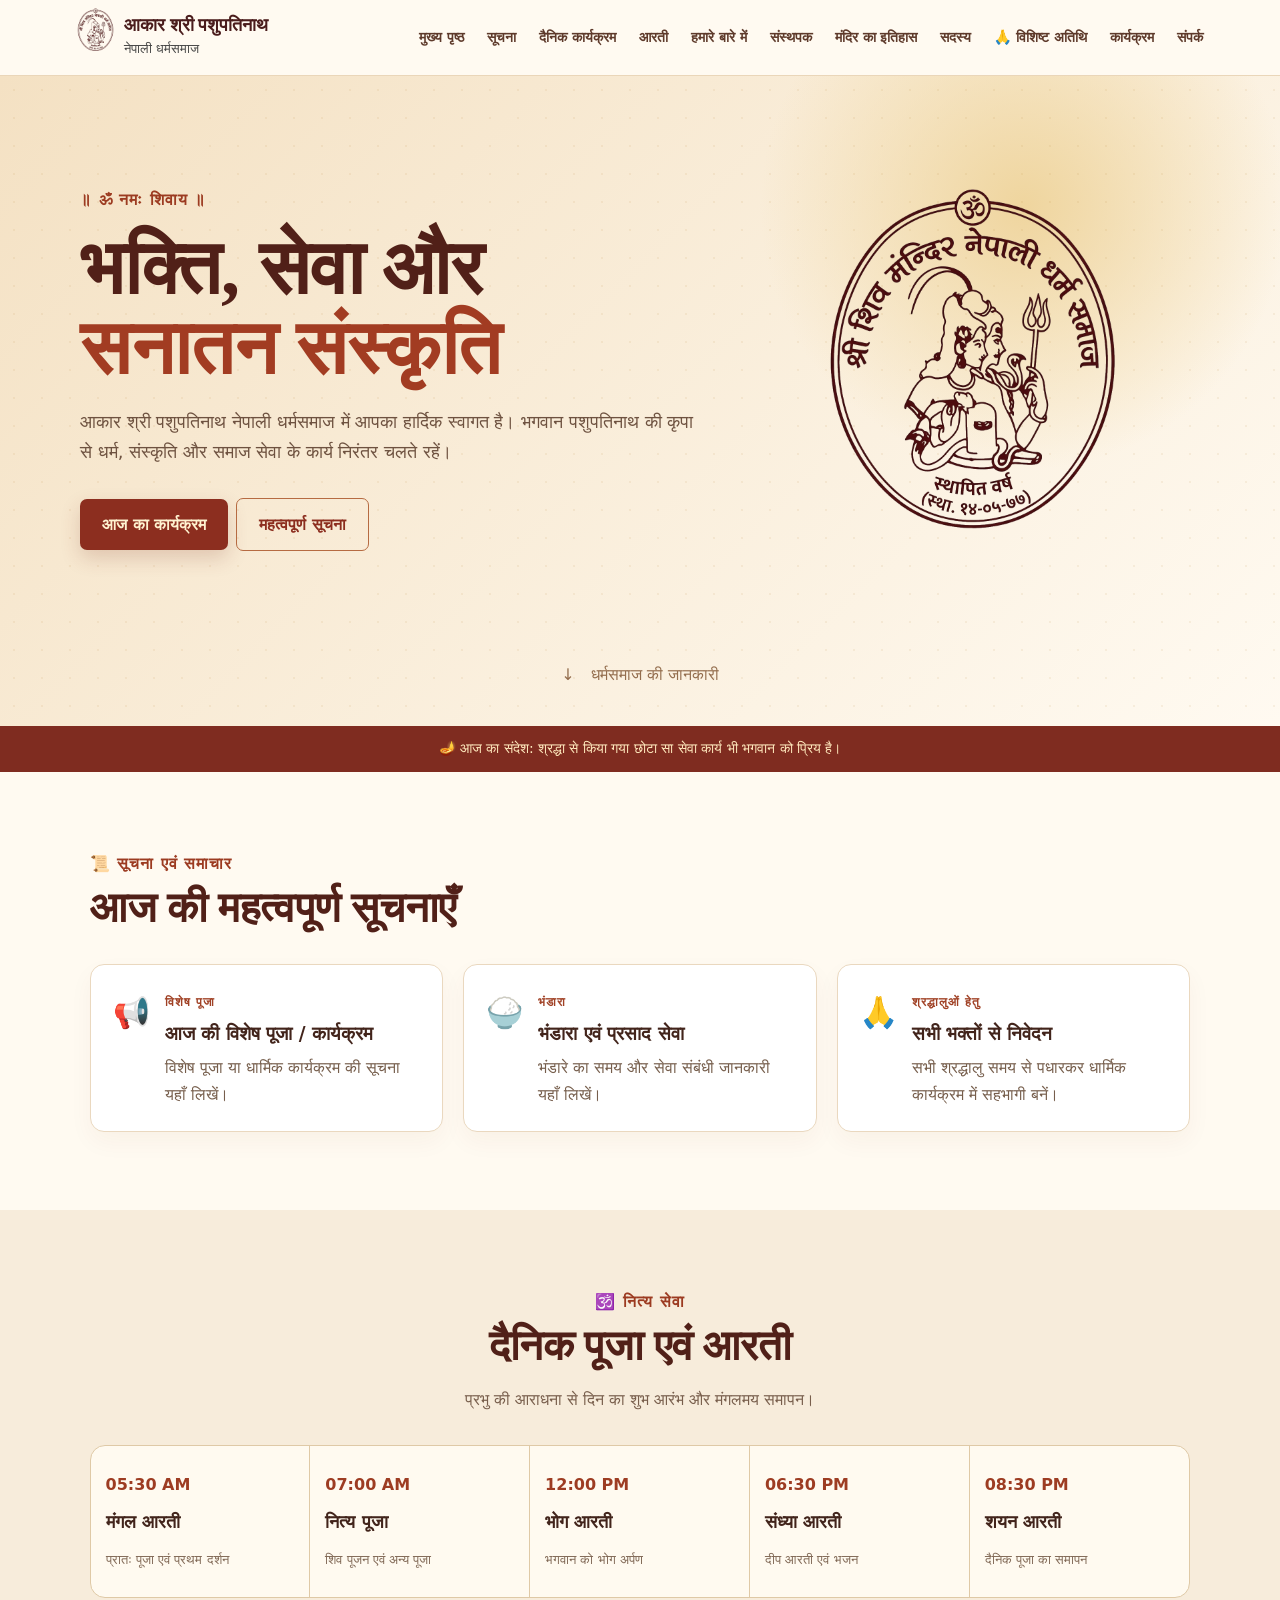
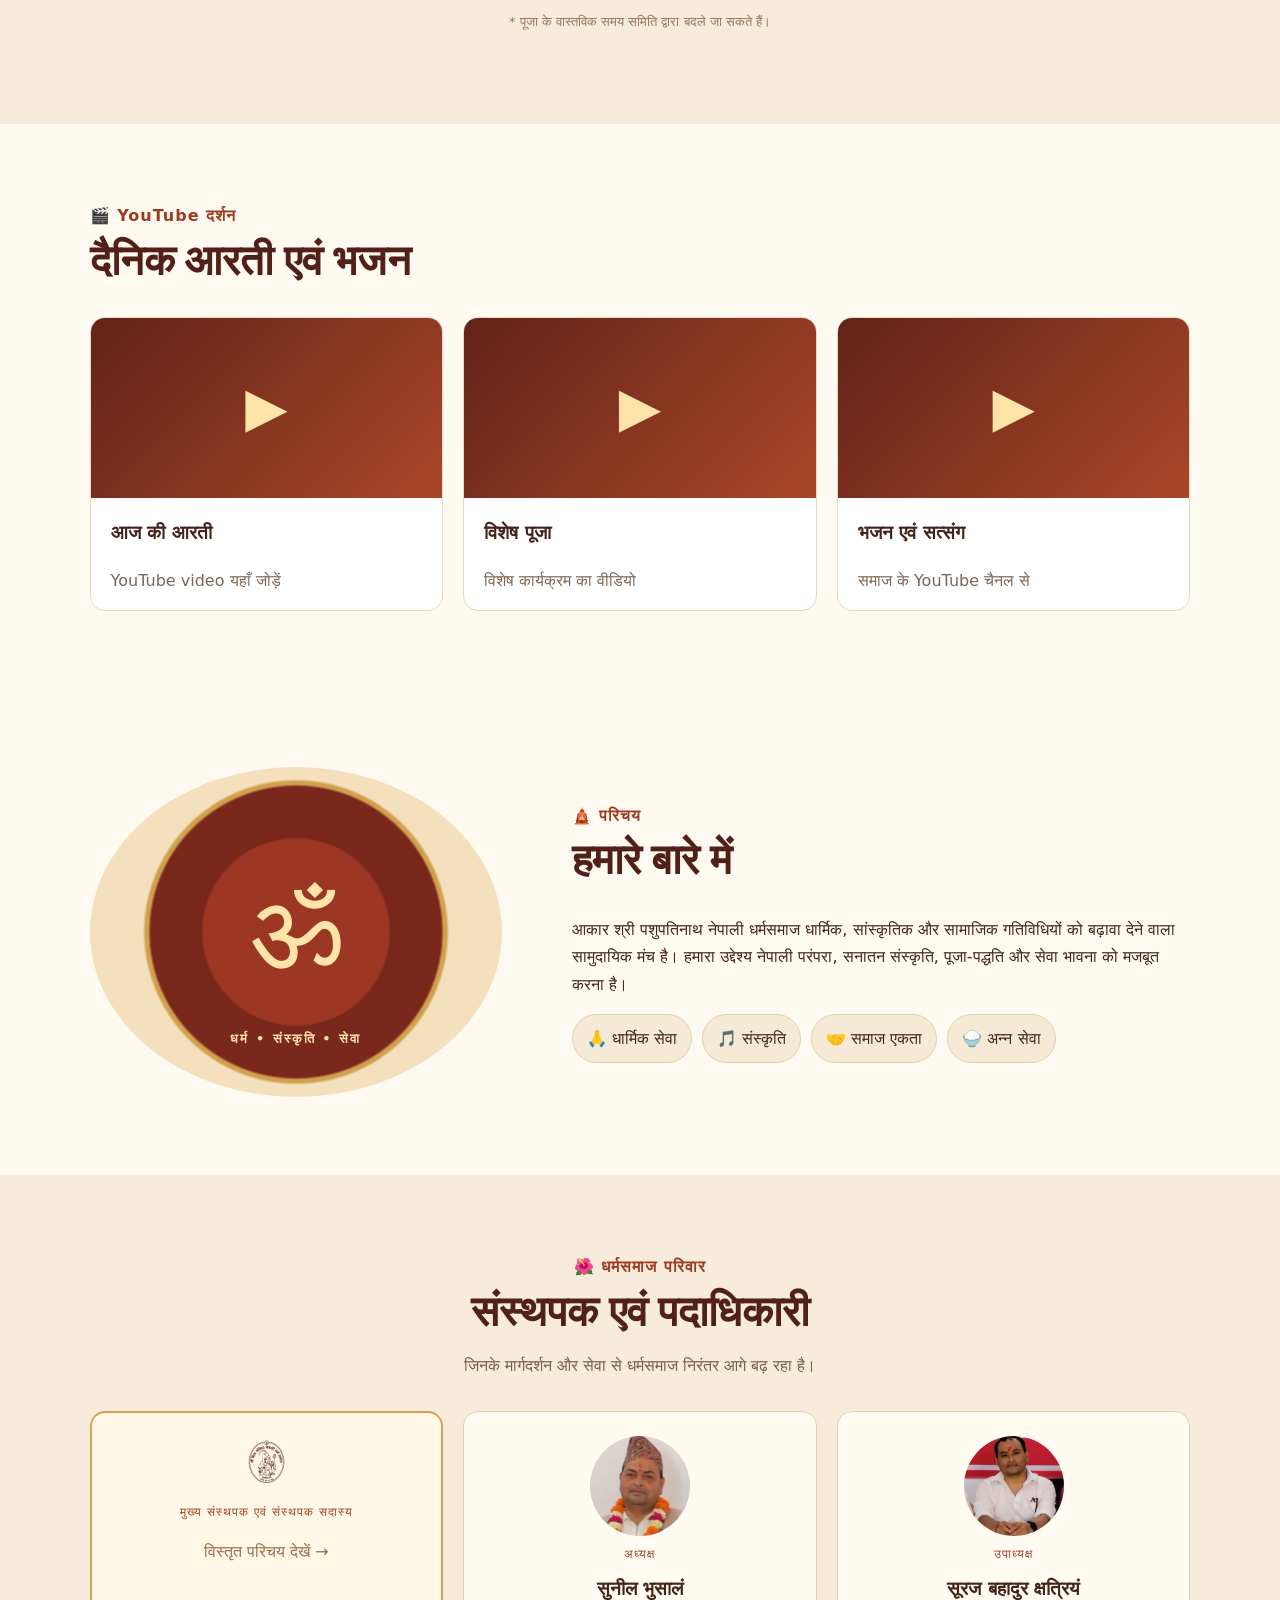
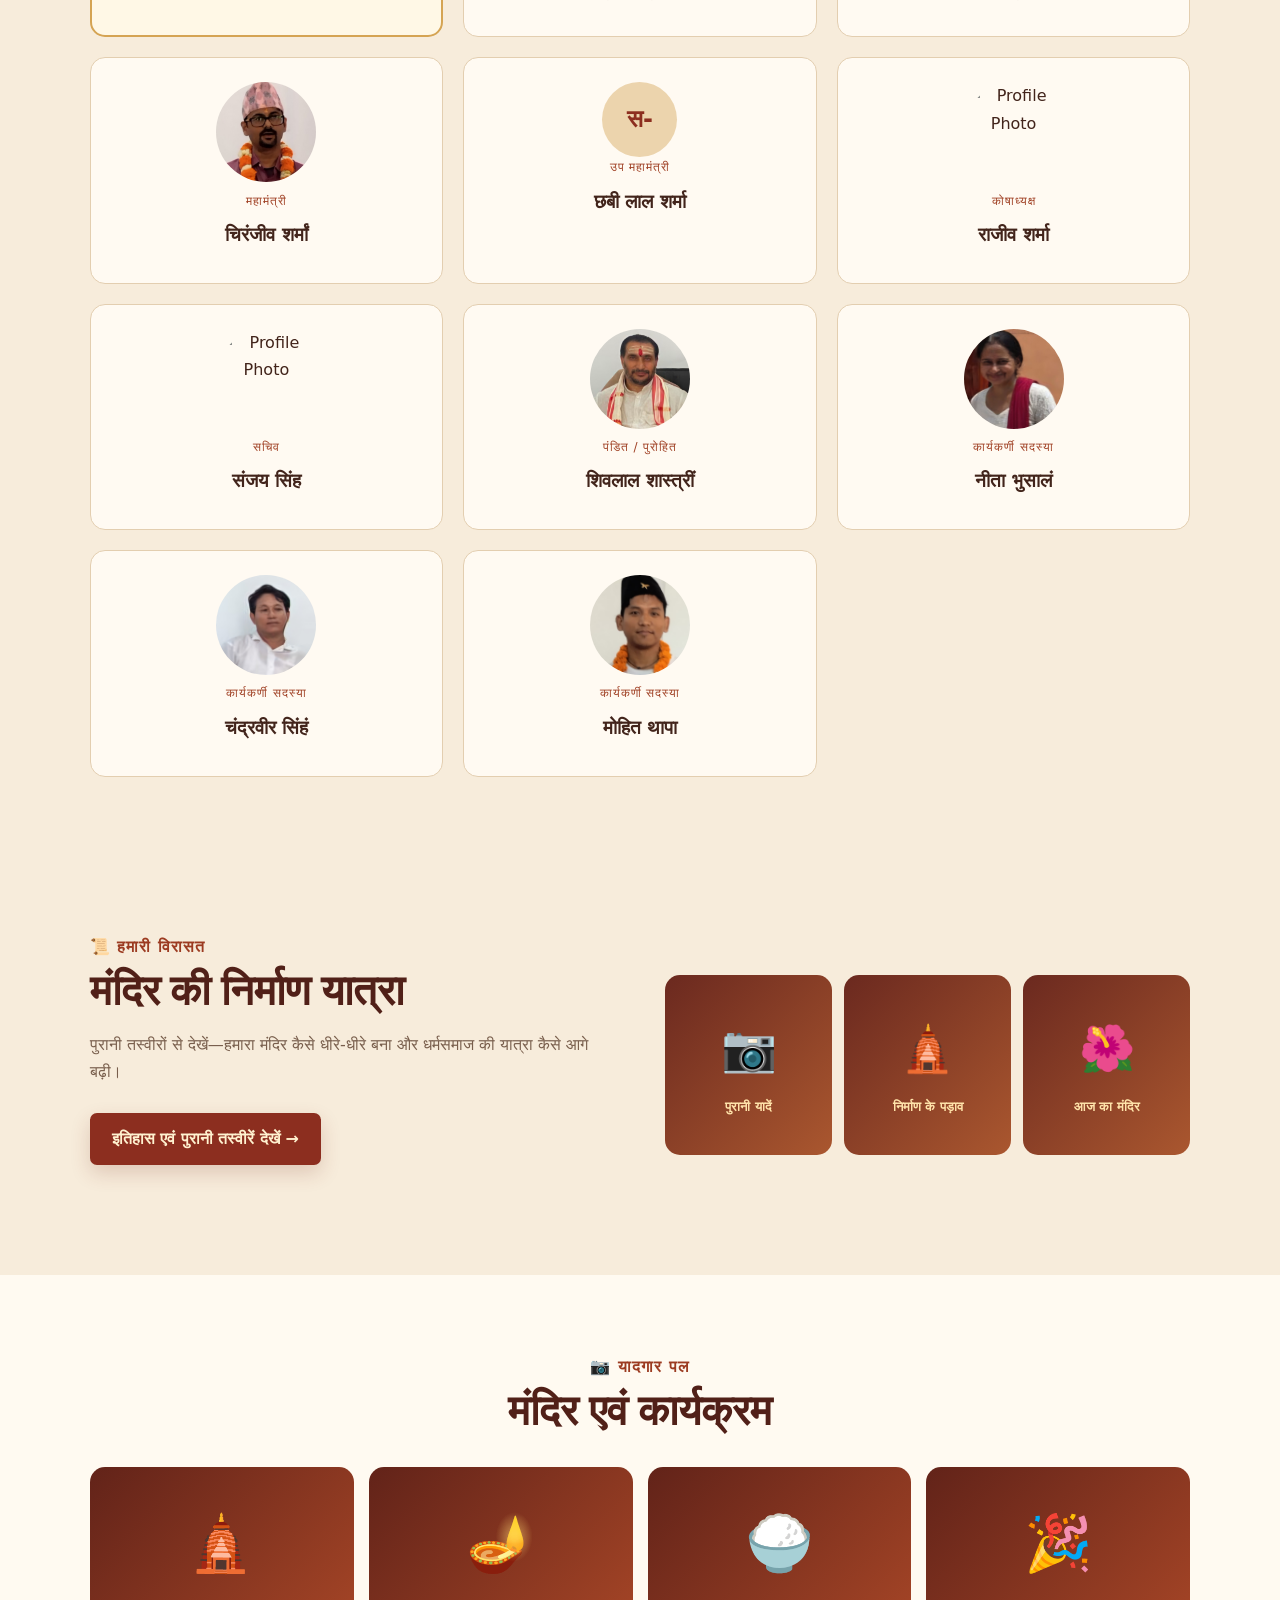
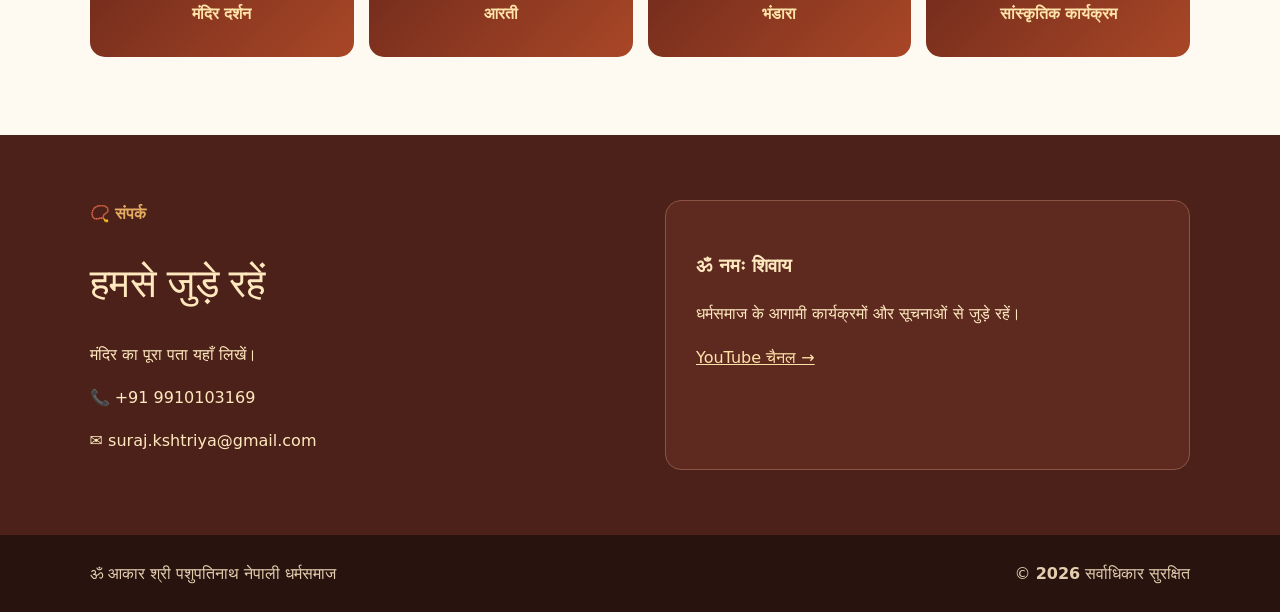
==== index.html @ 276c4a31 "up go" ====
<!doctype html>
<html lang="hi">
<head>
<meta charset="utf-8">
<meta name="viewport" content="width=device-width,initial-scale=1">
<title>आकार श्री पशुपतिनाथ नेपाली धर्मसमाज</title>
<link rel="stylesheet" href="style.css">
</head>
<body>
<header>
  <!-- ब्रांड एरिया (लोगो और टेक्स्ट) -->
  <a class="brand" href="index.html" style="text-decoration:none; display:flex; align-items:center; gap:10px;">
    <div class="logo-area"> 
      <img src="logo.png" alt="आकार श्री पशुपतिनाथ नेपाली धर्मसमाज लोगो" class="logo-header-img">
    </div>
    <!-- ये क्लास दोनों को ऊपर-नीचे रखेगी -->
    <div class="brand-text">
      <b>आकार श्री पशुपतिनाथ</b>
      <small>नेपाली धर्मसमाज</small>
    </div>
  </a>

  <button class="hamb" onclick="document.querySelector('nav').classList.toggle('open')">☰</button>
  <nav>
    <a href="#home">मुख्य पृष्ठ</a>
    <a href="#notice">सूचना</a>
    <a href="#daily">दैनिक कार्यक्रम</a>
    <a href="#aarti">आरती</a>
    <a href="#about">हमारे बारे में</a>
    <a href="#samrakshak">संस्थपक</a>
    <a href="itihas.html">मंदिर का इतिहास</a>
    <a href="member_management.html">सदस्य</a>
	<a href="vishisht-atithi.html">🙏 विशिष्ट अतिथि</a>
	<a href="karyakram.html">कार्यक्रम</a>
    <a href="#contact">संपर्क</a>
  </nav>
</header>

<section id="home" class="hero">
 <div class="hero-inner">
  <div class="hero-copy">
   <div class="tilak">॥ ॐ नमः शिवाय ॥</div>
   <h1>भक्ति, सेवा और<br><em>सनातन संस्कृति</em></h1>
   <p>आकार श्री पशुपतिनाथ नेपाली धर्मसमाज में आपका हार्दिक स्वागत है। भगवान पशुपतिनाथ की कृपा से धर्म, संस्कृति और समाज सेवा के कार्य निरंतर चलते रहें।</p>
   <div><a class="btn" href="#daily">आज का कार्यक्रम</a><a class="btn ghost" href="#notice">महत्वपूर्ण सूचना</a></div>
  </div>
 <div class="logo-area"> <img src="logo.png" alt="आकार श्री पशुपतिनाथ नेपाली धर्मसमाज लोगो" class="logo-img" ></div>
 </div>
 <div class="scroll">↓　धर्मसमाज की जानकारी</div>
</section>

<div class="marquee"><span>🪔 आज का संदेश: श्रद्धा से किया गया छोटा सा सेवा कार्य भी भगवान को प्रिय है।</span></div>

<section id="notice" class="section">
 <div class="heading"><span>📜 सूचना एवं समाचार</span><h2>आज की महत्वपूर्ण सूचनाएँ</h2></div>
 <div class="cards">
  <article class="notice"><div class="icon">📢</div><div><b>विशेष पूजा</b><h3>आज की विशेष पूजा / कार्यक्रम</h3><p>विशेष पूजा या धार्मिक कार्यक्रम की सूचना यहाँ लिखें।</p></div></article>
  <article class="notice"><div class="icon">🍚</div><div><b>भंडारा</b><h3>भंडारा एवं प्रसाद सेवा</h3><p>भंडारे का समय और सेवा संबंधी जानकारी यहाँ लिखें।</p></div></article>
  <article class="notice"><div class="icon">🙏</div><div><b>श्रद्धालुओं हेतु</b><h3>सभी भक्तों से निवेदन</h3><p>सभी श्रद्धालु समय से पधारकर धार्मिक कार्यक्रम में सहभागी बनें।</p></div></article>
 </div>
</section>

<section id="daily" class="section cream">
 <div class="heading center"><span>🕉️ नित्य सेवा</span><h2>दैनिक पूजा एवं आरती</h2><p>प्रभु की आराधना से दिन का शुभ आरंभ और मंगलमय समापन।</p></div>
 <div class="timeline">
  <div><time>05:30 AM</time><strong>मंगल आरती</strong><small>प्रातः पूजा एवं प्रथम दर्शन</small></div>
  <div><time>07:00 AM</time><strong>नित्य पूजा</strong><small>शिव पूजन एवं अन्य पूजा</small></div>
  <div><time>12:00 PM</time><strong>भोग आरती</strong><small>भगवान को भोग अर्पण</small></div>
  <div><time>06:30 PM</time><strong>संध्या आरती</strong><small>दीप आरती एवं भजन</small></div>
  <div><time>08:30 PM</time><strong>शयन आरती</strong><small>दैनिक पूजा का समापन</small></div>
 </div>
 <p class="note">* पूजा के वास्तविक समय समिति द्वारा बदले जा सकते हैं।</p>
</section>

<section id="aarti" class="section">
 <div class="heading"><span>🎬 YouTube दर्शन</span><h2>दैनिक आरती एवं भजन</h2></div>
 <div class="videos">
  <article><div class="video">▶</div><h3>आज की आरती</h3><p>YouTube video यहाँ जोड़ें</p></article>
  <article><div class="video">▶</div><h3>विशेष पूजा</h3><p>विशेष कार्यक्रम का वीडियो</p></article>
  <article><div class="video">▶</div><h3>भजन एवं सत्संग</h3><p>समाज के YouTube चैनल से</p></article>
 </div>
</section>

<section id="about" class="about section">
 <div class="about-art"><div>ॐ</div><span>धर्म • संस्कृति • सेवा</span></div>
 <div><div class="heading"><span>🛕 परिचय</span><h2>हमारे बारे में</h2></div>
 <p>आकार श्री पशुपतिनाथ नेपाली धर्मसमाज धार्मिक, सांस्कृतिक और सामाजिक गतिविधियों को बढ़ावा देने वाला सामुदायिक मंच है। हमारा उद्देश्य नेपाली परंपरा, सनातन संस्कृति, पूजा-पद्धति और सेवा भावना को मजबूत करना है।</p>
 <div class="pillrow"><span>🙏 धार्मिक सेवा</span><span>🎵 संस्कृति</span><span>🤝 समाज एकता</span><span>🍚 अन्न सेवा</span></div></div>
</section>

<section id="samrakshak" class="section cream">
 <div class="heading center"><span>🌺 धर्मसमाज परिवार</span><h2>संस्थपक एवं पदाधिकारी</h2><p>जिनके मार्गदर्शन और सेवा से धर्मसमाज निरंतर आगे बढ़ रहा है।</p></div>
 <div class="people">
  <a href="samrakshak.html" class="person featured"><div class="logo-area"> 
      <img src="logo.png" alt="आकार श्री पशुपतिनाथ नेपाली धर्मसमाज लोगो" class="logo-header-img">
    </div><div class="role">मुख्य संस्थपक एवं संस्थपक सदास्य</div><p>विस्तृत परिचय देखें →</p></a>
	
  <article class="person"><div class="profile-circle"> <img src="images/padhadikari/01.jpg" alt="Profile Photo"></div><div class="role">अध्यक्ष</div><h3>सुनील भुसालं</h3></article>
  <article class="person"><div class="profile-circle"> <img src="images/padhadikari/02.jpg" alt="Profile Photo"></div><div class="role">उपाध्यक्ष</div><h3>सूरज बहादुर क्षत्रियं</h3></article>
  <article class="person"><div class="profile-circle"> <img src="images/padhadikari/03.jpg" alt="Profile Photo"></div><div class="role">महामंत्री</div><h3>चिरंजीव शर्मां</h3></article>
  <article class="person"><div class="avatar">स-</div><div class="role">उप महामंत्री</div><h3>छबी लाल शर्मा</h3></article> 
  <article class="person"><div class="profile-circle"> <img src="images/padhadikari/05.jpg" alt="Profile Photo"></div><div class="role">कोषाध्यक्ष</div><h3>राजीव शर्मा</h3></article>
  <article class="person"><div class="profile-circle"> <img src="images/padhadikari/06.jpg" alt="Profile Photo"></div><div class="role">सचिव</div><h3>संजय सिंह</h3></article>
  <article class="person"><div class="profile-circle"> <img src="images/padhadikari/07.jpg" alt="Profile Photo">ं</div><div class="role">पंडित / पुरोहित</div><h3>शिवलाल शास्त्रीं</h3></article>
   <article class="person"><div class="profile-circle"> <img src="images/padhadikari/08.jpg" alt="Profile Photo"></div><div class="role">कार्यकर्णी सदस्या</div><h3>नीता भुसालं</h3></article>
  <article class="person"><div class="profile-circle"> <img src="images/padhadikari/09.jpg" alt="Profile Photo"></div><div class="role">कार्यकर्णी सदस्या</div><h3>चंद्रवीर सिंहं</h3></article>
  <article class="person"><div class="profile-circle"> <img src="images/padhadikari/10.jpg" alt="Profile Photo"></div><div class="role">कार्यकर्णी सदस्या</div><h3>मोहित थापा</h3></article>
 
 
 </div>
</section>

<section class="section history-teaser"><div class="heading"><span>📜 हमारी विरासत</span><h2>मंदिर की निर्माण यात्रा</h2><p>पुरानी तस्वीरों से देखें—हमारा मंदिर कैसे धीरे-धीरे बना और धर्मसमाज की यात्रा कैसे आगे बढ़ी।</p><a class="btn" href="itihas.html">इतिहास एवं पुरानी तस्वीरें देखें →</a></div><div class="history-mini"><div>📷<b>पुरानी यादें</b></div><div>🛕<b>निर्माण के पड़ाव</b></div><div>🌺<b>आज का मंदिर</b></div></div></section>

<section class="gallery section">
 <div class="heading center"><span>📷 यादगार पल</span><h2>मंदिर एवं कार्यक्रम</h2></div>
 <div class="gallery-grid"><div>🛕<b>मंदिर दर्शन</b></div><div>🪔<b>आरती</b></div><div>🍚<b>भंडारा</b></div><div>🎉<b>सांस्कृतिक कार्यक्रम</b></div></div>
</section>

<section id="contact" class="contact">
 <div><span>📿 संपर्क</span><h2>हमसे जुड़े रहें</h2><p>मंदिर का पूरा पता यहाँ लिखें।</p><p>📞 +91 9910103169</p><p>✉️ suraj.kshtriya@gmail.com</p></div>
 <div class="contact-card"><h3>ॐ नमः शिवाय</h3><p>धर्मसमाज के आगामी कार्यक्रमों और सूचनाओं से जुड़े रहें।</p><a href="#">YouTube चैनल →</a></div>
</section>
<footer>ॐ आकार श्री पशुपतिनाथ नेपाली धर्मसमाज <span>© <b id="year"></b> सर्वाधिकार सुरक्षित</span></footer>
<script>document.getElementById('year').textContent=new Date().getFullYear()</script>
</body></html>
---- style.css ----
*{box-sizing:border-box}html{scroll-behavior:smooth}body{margin:0;color:#42241b;background:#fffaf1;font-family:system-ui,-apple-system,"Noto Sans Devanagari",sans-serif;line-height:1.7}header{height:76px;position:sticky;top:0;z-index:20;display:flex;align-items:center;justify-content:space-between;padding:10px 6vw;background:rgba(255,250,241,.96);border-bottom:1px solid #ead6b9;backdrop-filter:blur(12px)}.brand{display:flex;gap:11px;align-items:center}.brand b{display:block;font-family:Georgia,serif;color:#67281d}.brand small{display:block;color:#9a6c45;font-size:11px}.om{width:48px;height:48px;border-radius:50%;display:grid;place-items:center;background:#8c2e1f;color:#ffe5ad;font-size:28px;border:2px solid #d5a453}nav{display:flex;gap:23px}nav a{color:#5e3a2b;text-decoration:none;font-size:14px;font-weight:700}.hamb{display:none;background:none;border:0;font-size:25px}.hero{min-height:650px;position:relative;overflow:hidden;background:radial-gradient(circle at 80% 20%,#efd59e,transparent 23%),linear-gradient(135deg,#f4e1c3,#fffaf1)}.hero:before{content:"";position:absolute;inset:0;background-image:radial-gradient(#b8863b55 1px,transparent 1px);background-size:28px 28px;opacity:.3}.hero-inner{position:relative;max-width:1180px;margin:auto;padding:85px 30px;display:grid;grid-template-columns:1.15fr .85fr;align-items:center;gap:50px}.tilak,.heading>span{color:#9c3b21;font-weight:800;letter-spacing:1px}.hero h1{font:600 clamp(45px,6vw,76px)/1.05 Georgia,serif;color:#512018;margin:16px 0}.hero h1 em{color:#a23c22;font-style:normal}.hero-copy p{font-size:18px;max-width:680px;color:#6e5240}.btn{display:inline-block;background:#8c2e1f;color:#fff2d0;text-decoration:none;padding:12px 22px;border-radius:7px;font-weight:800;margin:12px 8px 0 0;box-shadow:0 8px 20px #7b2a1c30}.btn.ghost{background:transparent;color:#8c2e1f;border:1px solid #b66b42;box-shadow:none}.temple-art{text-align:center;background:#fff7e7cc;border:1px solid #dfc18b;border-radius:50%;width:380px;height:380px;margin:auto;padding-top:35px;box-shadow:0 25px 70px #6c321c22}.sun{color:#c28c32;font-size:40px}.temple{margin:5px auto 12px;width:200px;height:200px;border-radius:50%;display:grid;place-items:center;background:#8c2e1f;color:#ffe3a3;border:8px double #d6a34d;outline:3px solid #8c2e1f;outline-offset:-20px;font-size:100px}.temple-art h2{font:28px Georgia,serif;margin:0}.temple-art p{margin:0;color:#a03d23;font-weight:800}.bells{font-size:19px;color:#9c6a2b}.scroll{text-align:center;padding-bottom:20px;color:#936d4d}.marquee{background:#7f2c20;color:#ffe9bd;padding:11px;text-align:center;font-size:14px}.section{padding:78px 7vw;max-width:1300px;margin:auto}.cream{max-width:none;background:#f7ecdb}.heading{margin-bottom:32px}.heading h2{font:600 42px/1.15 Georgia,serif;margin:7px 0;color:#512018}.heading p{color:#785e4c}.center{text-align:center}.cards,.videos,.people{display:grid;grid-template-columns:repeat(3,1fr);gap:20px}.notice{background:#fff;border:1px solid #ead8bf;border-radius:14px;padding:22px;display:flex;gap:15px;box-shadow:0 10px 25px #6b32120b}.notice .icon{font-size:30px}.notice b,.role{color:#a04125;font-size:12px;letter-spacing:1px}.notice h3{margin:4px 0}.notice p{margin:0;color:#765e4c}.timeline{max-width:1150px;margin:auto;display:grid;grid-template-columns:repeat(5,1fr);border:1px solid #dfc9a6;border-radius:15px;overflow:hidden;background:#fffaf0}.timeline div{padding:25px 15px;border-right:1px solid #dfc9a6}.timeline div:last-child{border:0}.timeline time{color:#9d3c22;font-weight:900;display:block}.timeline strong{display:block;font-size:18px;margin:8px 0}.timeline small{color:#806855}.note{text-align:center;color:#96765a;font-size:13px}.video,.gallery-grid div{background:linear-gradient(135deg,#622319,#a94727);height:180px;display:grid;place-items:center;color:#ffe3a8;font-size:55px}.videos article{background:#fff;border:1px solid #ead8bf;border-radius:15px;overflow:hidden}.videos h3,.videos p{margin-left:20px}.videos p{color:#7d6654}.about{display:grid;grid-template-columns:.8fr 1.2fr;gap:70px;align-items:center}.about-art{height:330px;border-radius:50%;display:grid;place-items:center;background:radial-gradient(circle,#9c3724 0 35%,#7a271c 36% 55%,#d1a04e 56% 57%,#f4e0bc 58%);color:#ffe4a9;font:110px Georgia,serif;position:relative}.about-art span{position:absolute;bottom:50px;font:700 13px system-ui;letter-spacing:2px}.pillrow{display:flex;flex-wrap:wrap;gap:10px}.pillrow span{background:#f6ead7;border:1px solid #e4ceb0;padding:10px 14px;border-radius:30px}.people{grid-template-columns:repeat(3,1fr)}.person{background:#fffaf2;border:1px solid #e3ceb0;border-radius:15px;padding:24px;text-align:center;text-decoration:none;color:#42241b;transition:.2s}.person:hover{transform:translateY(-4px);box-shadow:0 15px 30px #63311a18}.avatar,.photo{width:75px;height:75px;margin:auto;border-radius:50%;display:grid;place-items:center;background:#ecd4ad;color:#8c2e1f;font-weight:900;font-size:24px}.featured{background:#fff8e6;border:2px solid #d5a453}.featured .photo{width:105px;height:105px;font-size:42px;background:#8c2e1f;color:#ffe3a8;border:6px double #d6a34d}.person h3{margin:8px 0}.person p{color:#9a6d4a}.gallery-grid{display:grid;grid-template-columns:repeat(4,1fr);gap:15px}.gallery-grid div{height:190px;border-radius:15px;display:flex;flex-direction:column;justify-content:center;align-items:center;gap:10px}.gallery-grid b{font-size:16px}.contact{background:#4c2119;color:#ffe8be;padding:65px 7vw;display:grid;grid-template-columns:1fr 1fr;gap:50px}.contact h2{font:40px Georgia,serif}.contact-card{background:#5e2a20;border:1px solid #8b5545;padding:30px;border-radius:16px}.contact-card a{color:#ffe2a8}.contact>div>span{color:#e6ad62;font-weight:800}footer{background:#28130f;color:#e5ceb0;padding:25px 7vw;display:flex;justify-content:space-between}.profile-hero{min-height:calc(100vh - 76px);padding:55px 20px;background:radial-gradient(circle at 50% 0,#f0d49a,#fffaf1 45%);display:flex;justify-content:center}.profile-card{max-width:760px;text-align:center;background:#fffaf1;border:1px solid #dfc294;border-radius:25px;padding:38px 55px;box-shadow:0 25px 80px #6b321c18}.back{display:block;text-align:left;color:#8f3a24;text-decoration:none;font-weight:700}.profile-photo{width:180px;height:180px;margin:25px auto;border-radius:50%;display:grid;place-items:center;background:#8c2e1f;color:#ffe2a1;font:90px Georgia,serif;border:9px double #d7a44d;outline:2px solid #8c2e1f;outline-offset:-25px}.profile-card h1{font:45px Georgia,serif;color:#512018;margin:5px}.divider{color:#c08b3a;margin:12px}.quote{font:italic 21px Georgia,serif;color:#8a5a35}.profile-points{display:grid;grid-template-columns:repeat(3,1fr);gap:12px;margin:25px 0}.profile-points div{padding:15px;background:#f7ead5;border-radius:12px}.profile-points b{display:block;font-size:28px}.profile-points span{font-size:13px;font-weight:700}.profile-card>p{color:#735846}@media(max-width:850px){nav{display:none;position:absolute;top:76px;left:0;right:0;background:#fffaf1;padding:20px;flex-direction:column}.hamb{display:block}.hero-inner,.about,.contact{grid-template-columns:1fr}.hero-inner{padding-top:55px}.temple-art{width:310px;height:310px}.temple{width:155px;height:155px;font-size:75px}.cards,.videos,.people{grid-template-columns:1fr 1fr}.timeline{grid-template-columns:1fr}.timeline div{border-right:0;border-bottom:1px solid #dfc9a6}.gallery-grid{grid-template-columns:1fr 1fr}.profile-card{padding:25px}.profile-points{grid-template-columns:1fr}}@media(max-width:520px){.cards,.videos,.people,.gallery-grid{grid-template-columns:1fr}.section{padding:55px 5vw}.hero h1{font-size:44px}footer{display:block}.brand b{font-size:13px}}

.history-hero{min-height:440px;display:grid;place-items:center;text-align:center;padding:70px 25px;background:radial-gradient(circle at 50% 10%,#e7c27c,#fffaf1 55%)}.history-inner{max-width:850px}.history-hero h1{font:600 clamp(45px,6vw,70px)/1.08 Georgia,serif;color:#512018;margin:15px 0}.history-hero h1 em{color:#a23c22;font-style:normal}.history-hero p{font-size:18px;color:#735846;max-width:720px;margin:0 auto 15px}.history-timeline{max-width:1050px;margin:auto;position:relative}.history-timeline:before{content:"";position:absolute;left:50%;top:0;bottom:0;width:2px;background:#d8b77e}.history-item{position:relative;width:50%;padding:0 42px 55px}.history-item:nth-child(even){margin-left:50%}.history-year{font-weight:900;color:#9c3b21;font-size:13px;letter-spacing:1px;margin-bottom:10px}.history-photo{height:220px;border-radius:16px;background:linear-gradient(135deg,#6d291f,#b56a35);display:grid;place-items:center;color:#ffe6af;border:5px solid #f1ddbb;box-shadow:0 15px 35px #60301b20}.history-photo div{font-size:65px}.history-photo small{font-size:12px}.history-content{background:#fffaf2;border:1px solid #e3ceb0;border-radius:15px;padding:18px;margin-top:14px}.history-content span{color:#a04125;font-size:12px;font-weight:900}.history-content h3{margin:5px 0}.history-content p{color:#765e4c;margin:0}.memory-grid{display:grid;grid-template-columns:repeat(3,1fr);gap:18px}.memory-grid div{height:210px;border-radius:16px;background:linear-gradient(145deg,#6b281f,#ad5d32);display:flex;flex-direction:column;align-items:center;justify-content:center;color:#ffe5b1;text-align:center;font-size:22px;box-shadow:0 12px 30px #5b2a1a18}.memory-grid small{font-size:12px;margin-top:5px;color:#f8dca6}.history-teaser{display:grid;grid-template-columns:1fr 1fr;gap:50px;align-items:center;background:#f7ecdb;max-width:none}.history-mini{display:grid;grid-template-columns:repeat(3,1fr);gap:12px}.history-mini div{height:180px;border-radius:15px;background:linear-gradient(135deg,#6b291f,#aa572f);display:flex;flex-direction:column;align-items:center;justify-content:center;color:#ffe3aa;font-size:45px}.history-mini b{font-size:13px;margin-top:8px}@media(max-width:850px){.history-timeline:before{left:12px}.history-item,.history-item:nth-child(even){width:100%;margin-left:0;padding-left:38px;padding-right:0}.memory-grid{grid-template-columns:1fr 1fr}.history-teaser{grid-template-columns:1fr}.history-mini{grid-template-columns:1fr 1fr}}@media(max-width:520px){.memory-grid{grid-template-columns:1fr}.history-mini{grid-template-columns:1fr}.history-photo{height:190px}}

.history-links a{height:210px;border-radius:16px;background:linear-gradient(145deg,#6b281f,#ad5d32);display:flex;flex-direction:column;align-items:center;justify-content:center;color:#ffe5b1;text-align:center;text-decoration:none;box-shadow:0 12px 30px #5b2a1a18;border:1px solid #c8874e;transition:.2s}.history-links a:hover{transform:translateY(-5px)}.history-links a span{font-size:45px}.history-links a b{margin-top:8px}.history-links a small{font-size:12px;color:#f8dca6;margin-top:4px}.single-memory{max-width:1050px;margin:auto;display:grid;grid-template-columns:1fr 1fr;gap:35px}.large-memory-photo{min-height:380px;border-radius:20px;background:linear-gradient(145deg,#6b281f,#b76a35);border:7px solid #f1ddbb;display:flex;flex-direction:column;align-items:center;justify-content:center;color:#ffe5b1}.large-memory-photo span{font-size:95px}.large-memory-photo b{font-size:20px;margin-top:12px}.large-memory-photo small{font-size:12px;color:#f8dca6}.memory-detail{background:#fffaf2;border:1px solid #e3ceb0;border-radius:20px;padding:35px;display:flex;flex-direction:column;justify-content:center}.memory-detail h3{font:600 34px Georgia,serif;color:#512018;margin:8px 0 12px}.photo-note{margin-top:20px;padding:16px;background:#f7ead5;border-radius:12px;color:#805c42;font-size:14px}@media(max-width:850px){.single-memory{grid-template-columns:1fr}}
.member-hero{padding:75px 7vw;background:radial-gradient(circle at 80% 10%,#efd39b,transparent 30%),linear-gradient(135deg,#f4e1c3,#fffaf1);border-bottom:1px solid #ead6b9}.member-hero span{color:#9c3b21;font-weight:900}.member-hero h1{font:600 clamp(42px,6vw,64px)/1.1 Georgia,serif;color:#512018;margin:10px 0}.member-hero p{max-width:700px;color:#735846;font-size:17px}.member-section{max-width:none}.member-summary{display:grid;grid-template-columns:repeat(4,1fr);gap:15px;margin-bottom:28px}.member-summary div{background:#fff;border:1px solid #e3ceb0;border-radius:15px;padding:20px 22px}.member-summary b{display:block;font:700 32px Georgia,serif;color:#8c2e1f}.member-summary span{color:#795e4b;font-size:13px;font-weight:700}.member-toolbar{display:flex;gap:12px;align-items:center;margin-bottom:18px}.member-toolbar input,.member-toolbar select{padding:13px 15px;border:1px solid #ddc8a7;border-radius:9px;background:#fffaf3;color:#42241b;font:inherit}.member-toolbar input{flex:1}.member-toolbar .btn{border:0;cursor:pointer}.member-table-wrap{overflow:auto;background:#fff;border:1px solid #e1cdb0;border-radius:16px;box-shadow:0 12px 30px #5b2a1a10}.member-table{width:100%;border-collapse:collapse;min-width:900px}.member-table th{background:#f6ead7;color:#6d432f;text-align:left;font-size:12px;letter-spacing:.4px;padding:15px}.member-table td{padding:16px 15px;border-top:1px solid #eee0cd;color:#624938}.member-table td:first-child b{display:block;color:#512018}.member-table td small{color:#a17452}.status{display:inline-block;padding:5px 10px;border-radius:20px;font-size:12px;font-weight:800}.status.active{background:#e5f0e4;color:#376238}.status.due{background:#fff0cf;color:#865d16}.status.expired{background:#f6dddd;color:#8b2f2f}.wa-btn,.detail-btn{border:0;border-radius:7px;padding:8px 10px;margin:2px;cursor:pointer;font-weight:800}.wa-btn{background:#e4f2df;color:#356735}.detail-btn{background:#f1e6d7;color:#744a31}.member-note{margin-top:20px;background:#f7ead5;border:1px solid #e2c9a4;border-radius:12px;padding:16px;color:#735541;font-size:14px}@media(max-width:850px){.member-summary{grid-template-columns:1fr 1fr}.member-toolbar{flex-wrap:wrap}.member-toolbar input{min-width:100%}}@media(max-width:520px){.member-summary{grid-template-columns:1fr}.member-hero{padding:55px 5vw}}
.logo-img {
    width: 400px;
    height: 400px;
    object-fit: contain;
    display: block;
    margin: 0 auto 15px;
}
.logo-header-img {
    width: 100px;
    height: 100px;
    object-fit: contain;
    display: block;
    margin: 0 auto 15px;
}
.history-photo {
    width: 100%;
    max-width: 420px;
    height: 300px;
    overflow: hidden;
    border-radius: 18px;
    position: relative;
    background: #f5efe3;
    display: flex;
    align-items: center;
    justify-content: center;
}

.history-photo .logo-area {
    width: 100%;
    height: 100%;
    display: flex;
    align-items: center;
    justify-content: center;
}

.history-photo .logo-img {
    width: 100%;
    height: 100%;
    object-fit: contain;
    display: block;
}
/* लोगो और टेक्स्ट को एक लाइन में रखने के लिए */
.brand {
    display: flex;
    align-items: center;
    gap: 12px;
}

/* अक्षरों को ऊपर-नीचे सेट करने का मुख्य कोड */
.brand-text {
    display: flex;
    flex-direction: column;
    align-items: flex-start;
}

/* ऊपर वाला मुख्य नाम */
.brand-text b {
    display: block;
    font-size: 18px;
    font-weight: bold;
    color: #4a1c1c; /* आपकी पसंद का नीला रंग */
    line-height: 1.2;
}

/* नीचे वाला छोटा नाम */
.brand-text small {
    display: block;
    font-size: 13px;
    color: #444; /* गहरा ग्रे रंग */
    margin-top: 2px;
}

/* लोगो का साइज फिक्स करने के लिए */
.logo-header-img {
    height: 50px; /* आप अपनी जरूरत अनुसार छोटा-बड़ा कर सकते हैं */
    width: auto;
    display: block;
}

.profile-circle {
    width: 100px;          /* Set your desired width */
    height: 100px;         /* Height must match the width */
    border-radius: 50%;   /* Makes the container a circle */
    overflow: hidden;     /* Hides any image parts outside the circle */
    display: inline-block; 
}

.profile-circle img {
    width: 100%;
    height: 100%;
    object-fit: cover;    /* Keeps the photo's original proportions without stretching */
}

@media (max-width: 768px) {
    .logo-img {
        width: 120px;
        height: 120px;
    }

    .site-title {
        font-size: 22px;
    }
}
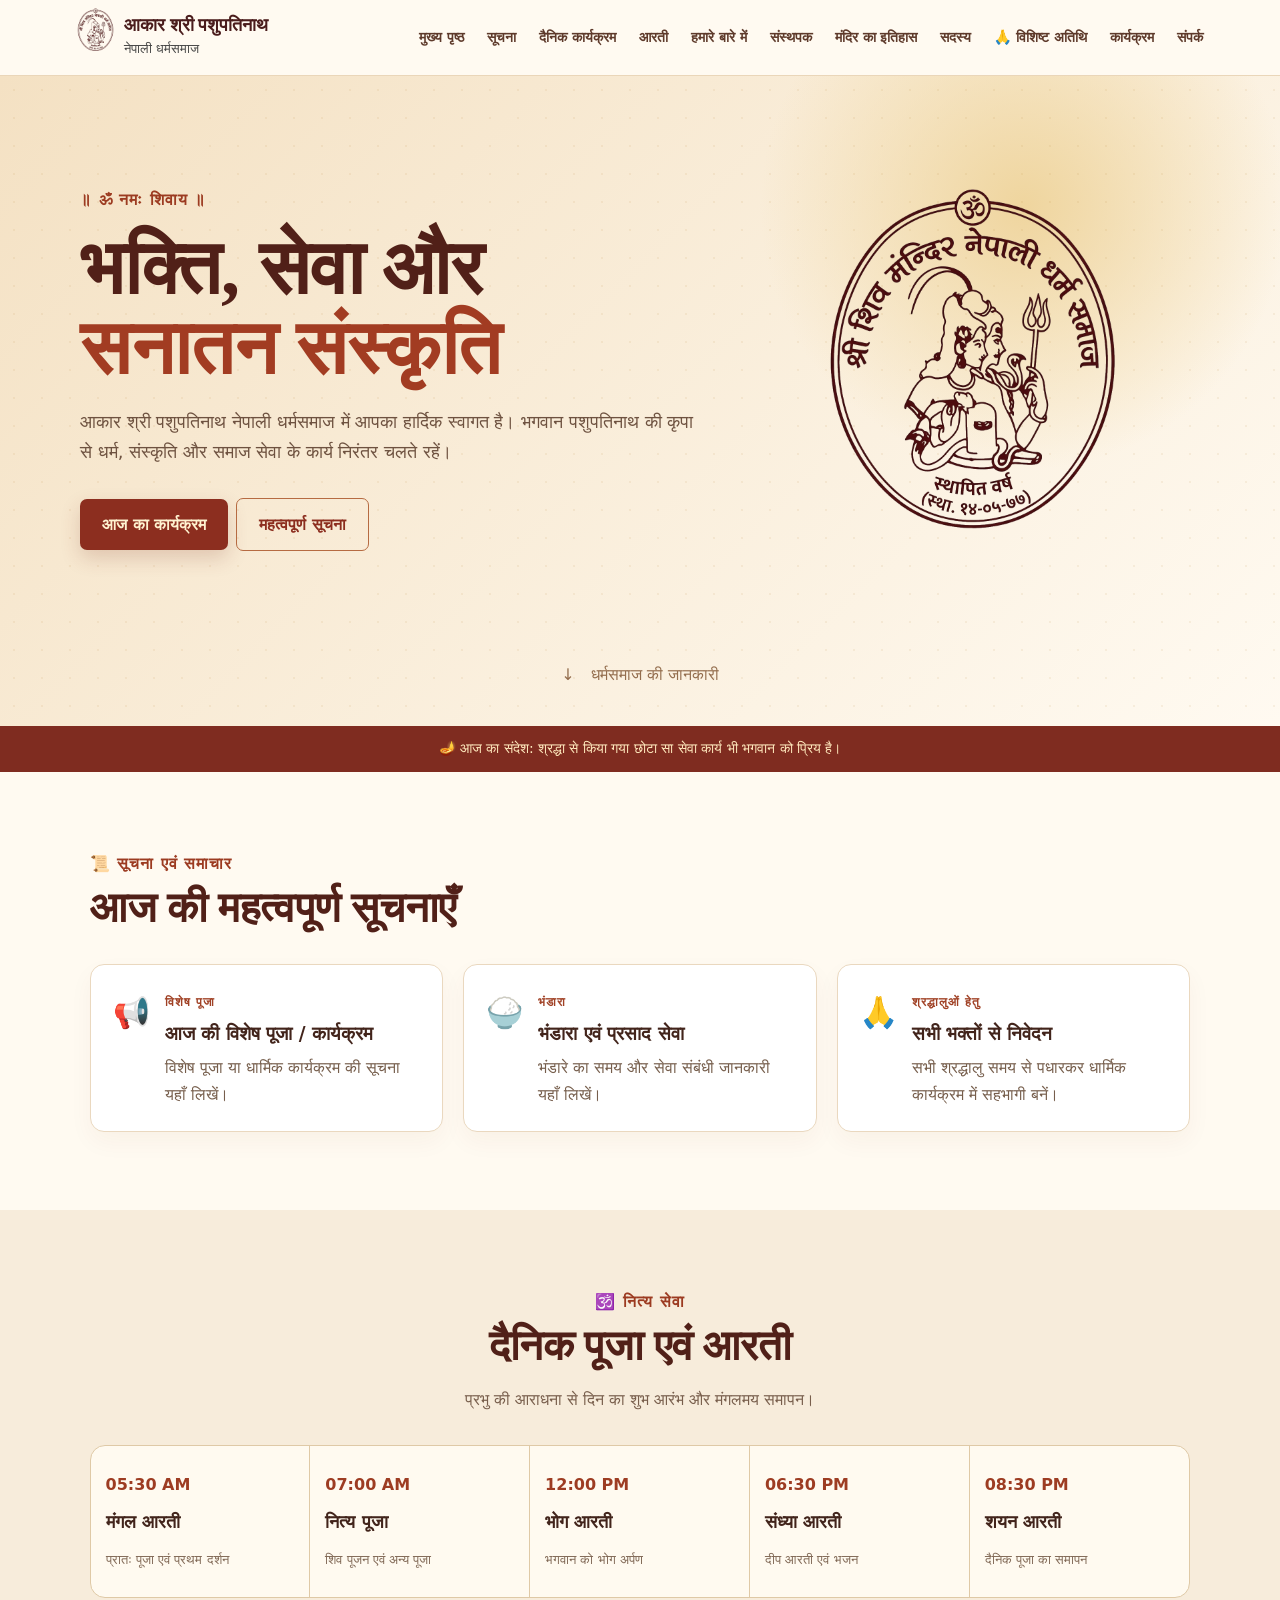
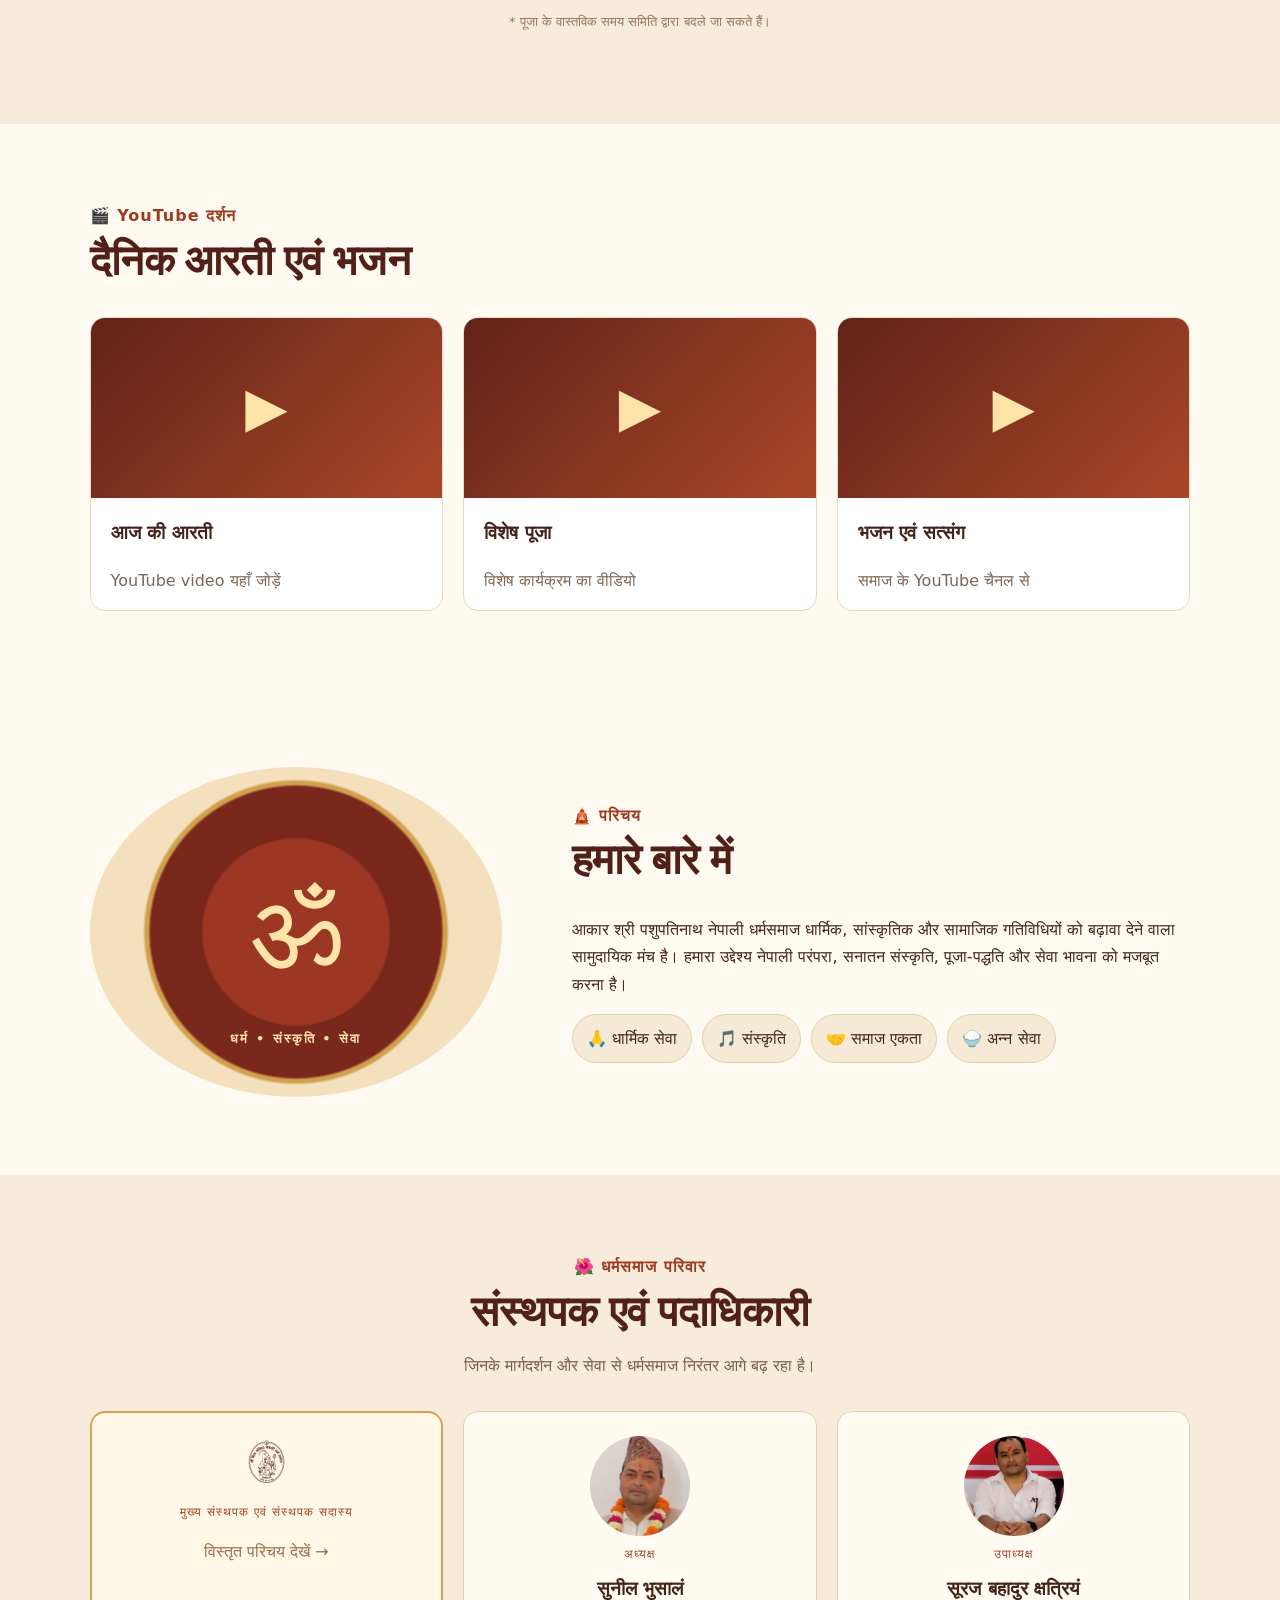
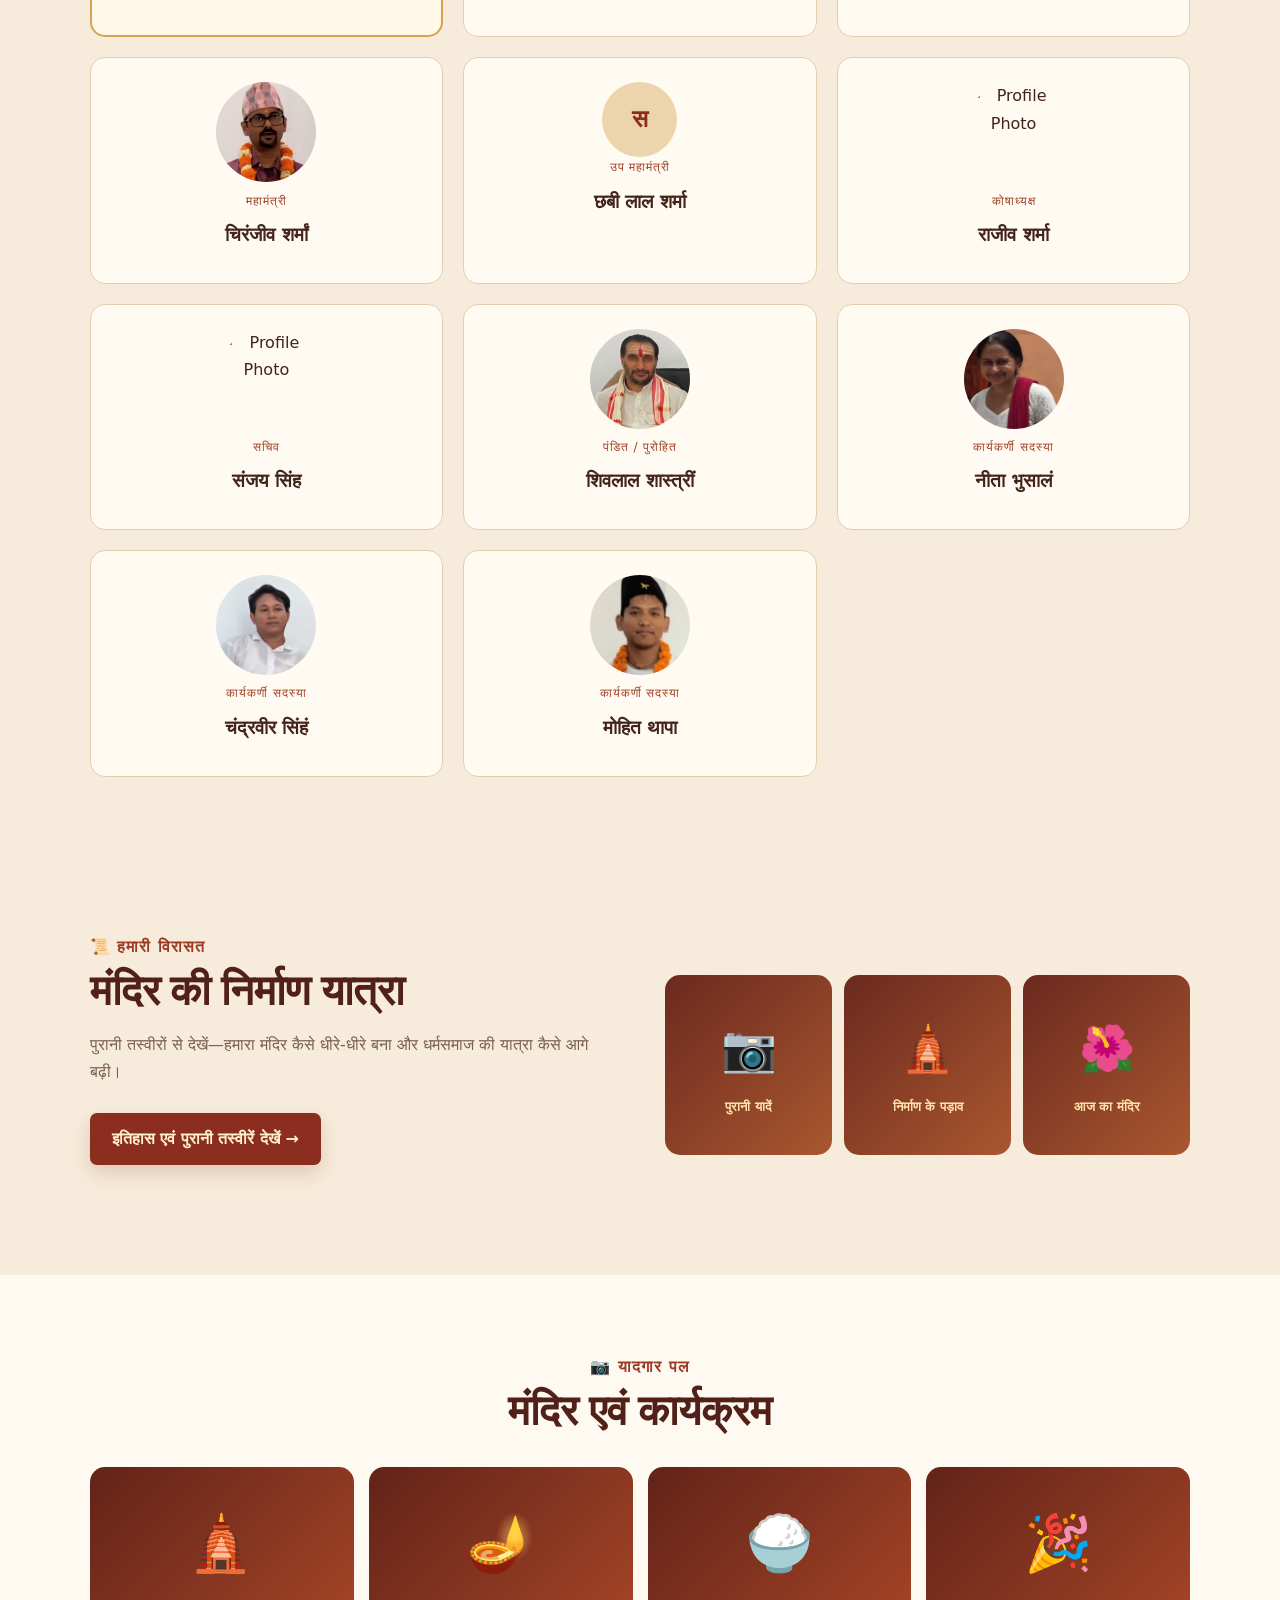
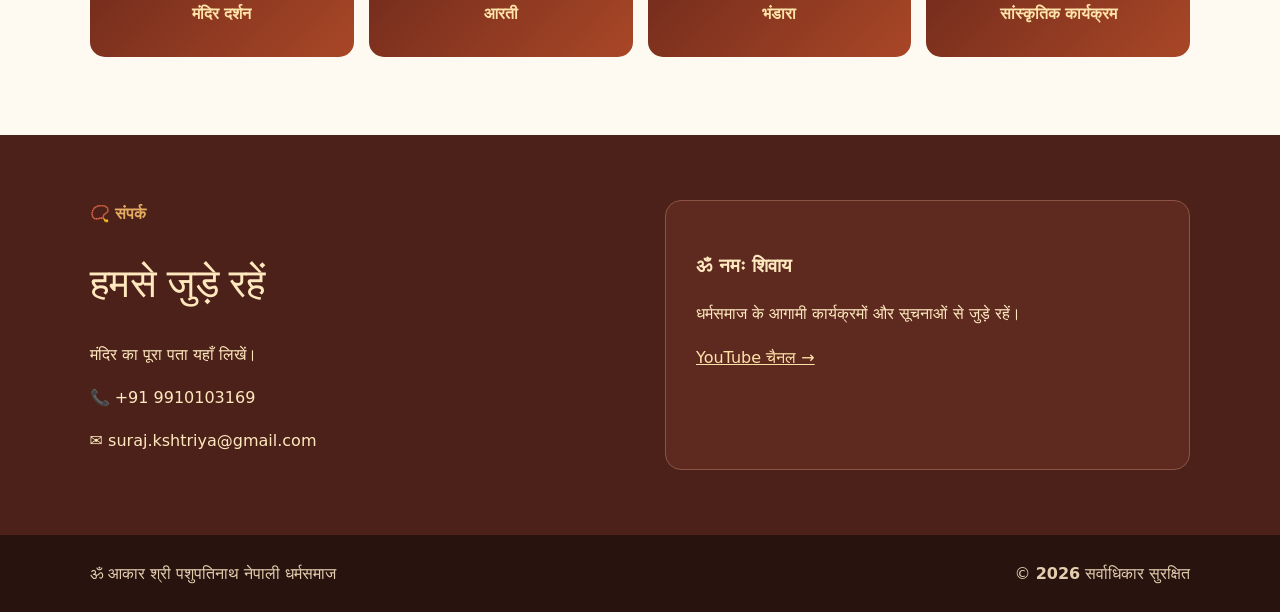
==== commit fdb13ffb: "up up" ====
--- a/index.html
+++ b/index.html
@@ -98,7 +98,7 @@
   <article class="person"><div class="profile-circle"> <img src="images/padhadikari/01.jpg" alt="Profile Photo"></div><div class="role">अध्यक्ष</div><h3>सुनील भुसालं</h3></article>
   <article class="person"><div class="profile-circle"> <img src="images/padhadikari/02.jpg" alt="Profile Photo"></div><div class="role">उपाध्यक्ष</div><h3>सूरज बहादुर क्षत्रियं</h3></article>
   <article class="person"><div class="profile-circle"> <img src="images/padhadikari/03.jpg" alt="Profile Photo"></div><div class="role">महामंत्री</div><h3>चिरंजीव शर्मां</h3></article>
-  <article class="person"><div class="avatar">स-</div><div class="role">उप महामंत्री</div><h3>छबी लाल शर्मा</h3></article> 
+  <article class="person"><div class="avatar">स</div><div class="role">उप महामंत्री</div><h3>छबी लाल शर्मा</h3></article> 
   <article class="person"><div class="profile-circle"> <img src="images/padhadikari/05.jpg" alt="Profile Photo"></div><div class="role">कोषाध्यक्ष</div><h3>राजीव शर्मा</h3></article>
   <article class="person"><div class="profile-circle"> <img src="images/padhadikari/06.jpg" alt="Profile Photo"></div><div class="role">सचिव</div><h3>संजय सिंह</h3></article>
   <article class="person"><div class="profile-circle"> <img src="images/padhadikari/07.jpg" alt="Profile Photo">ं</div><div class="role">पंडित / पुरोहित</div><h3>शिवलाल शास्त्रीं</h3></article>
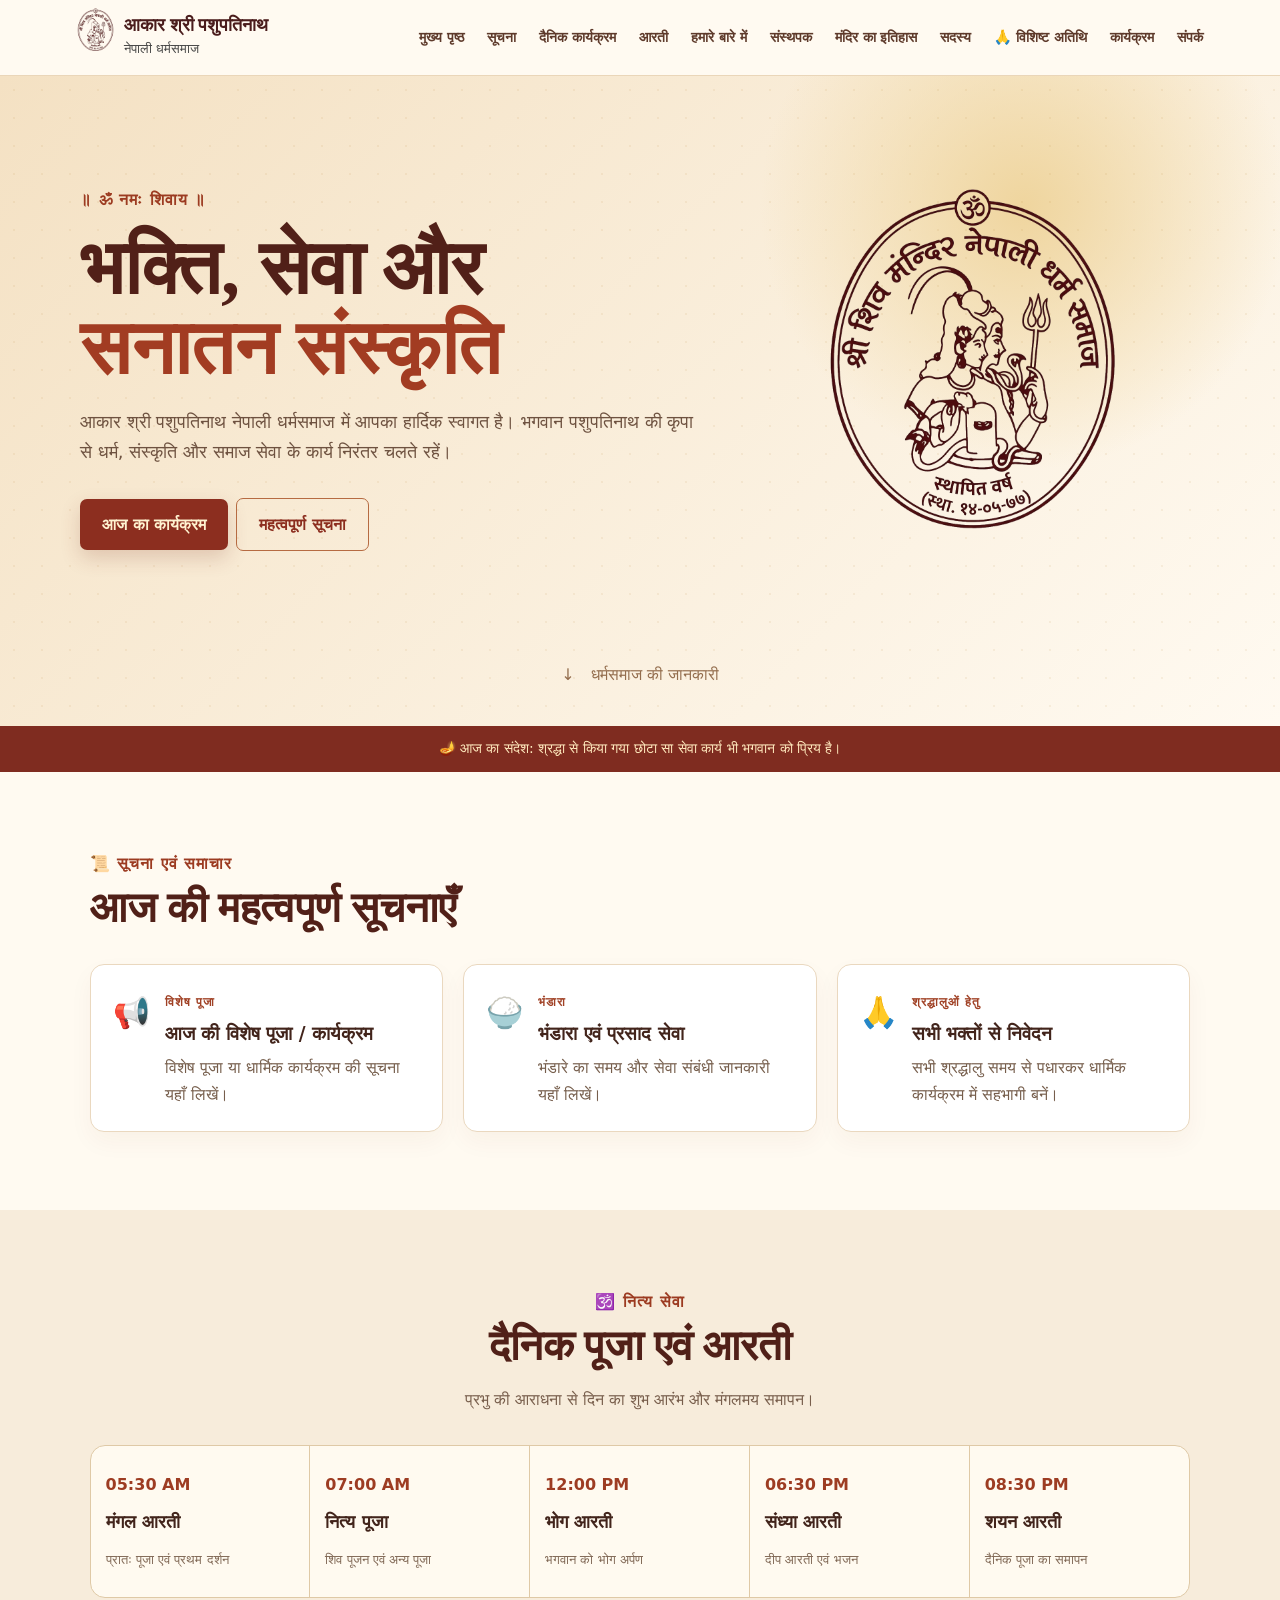
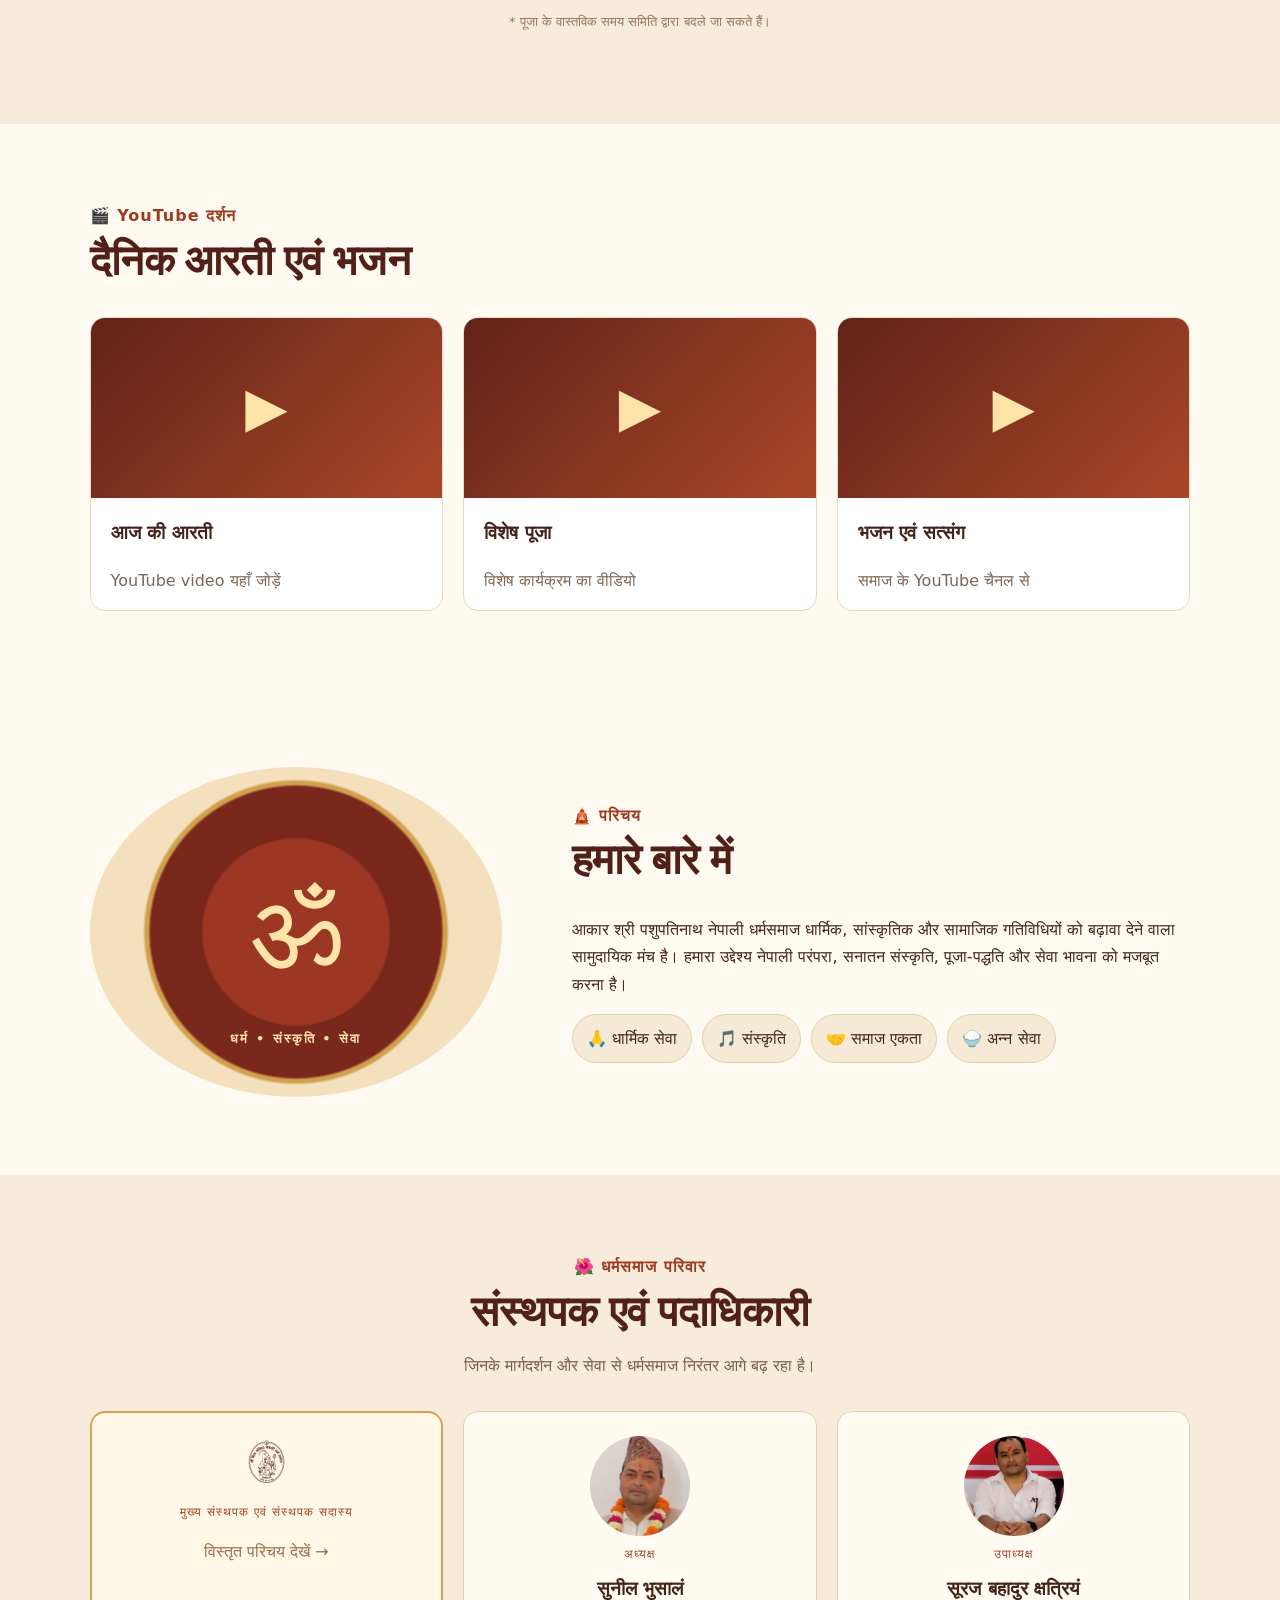
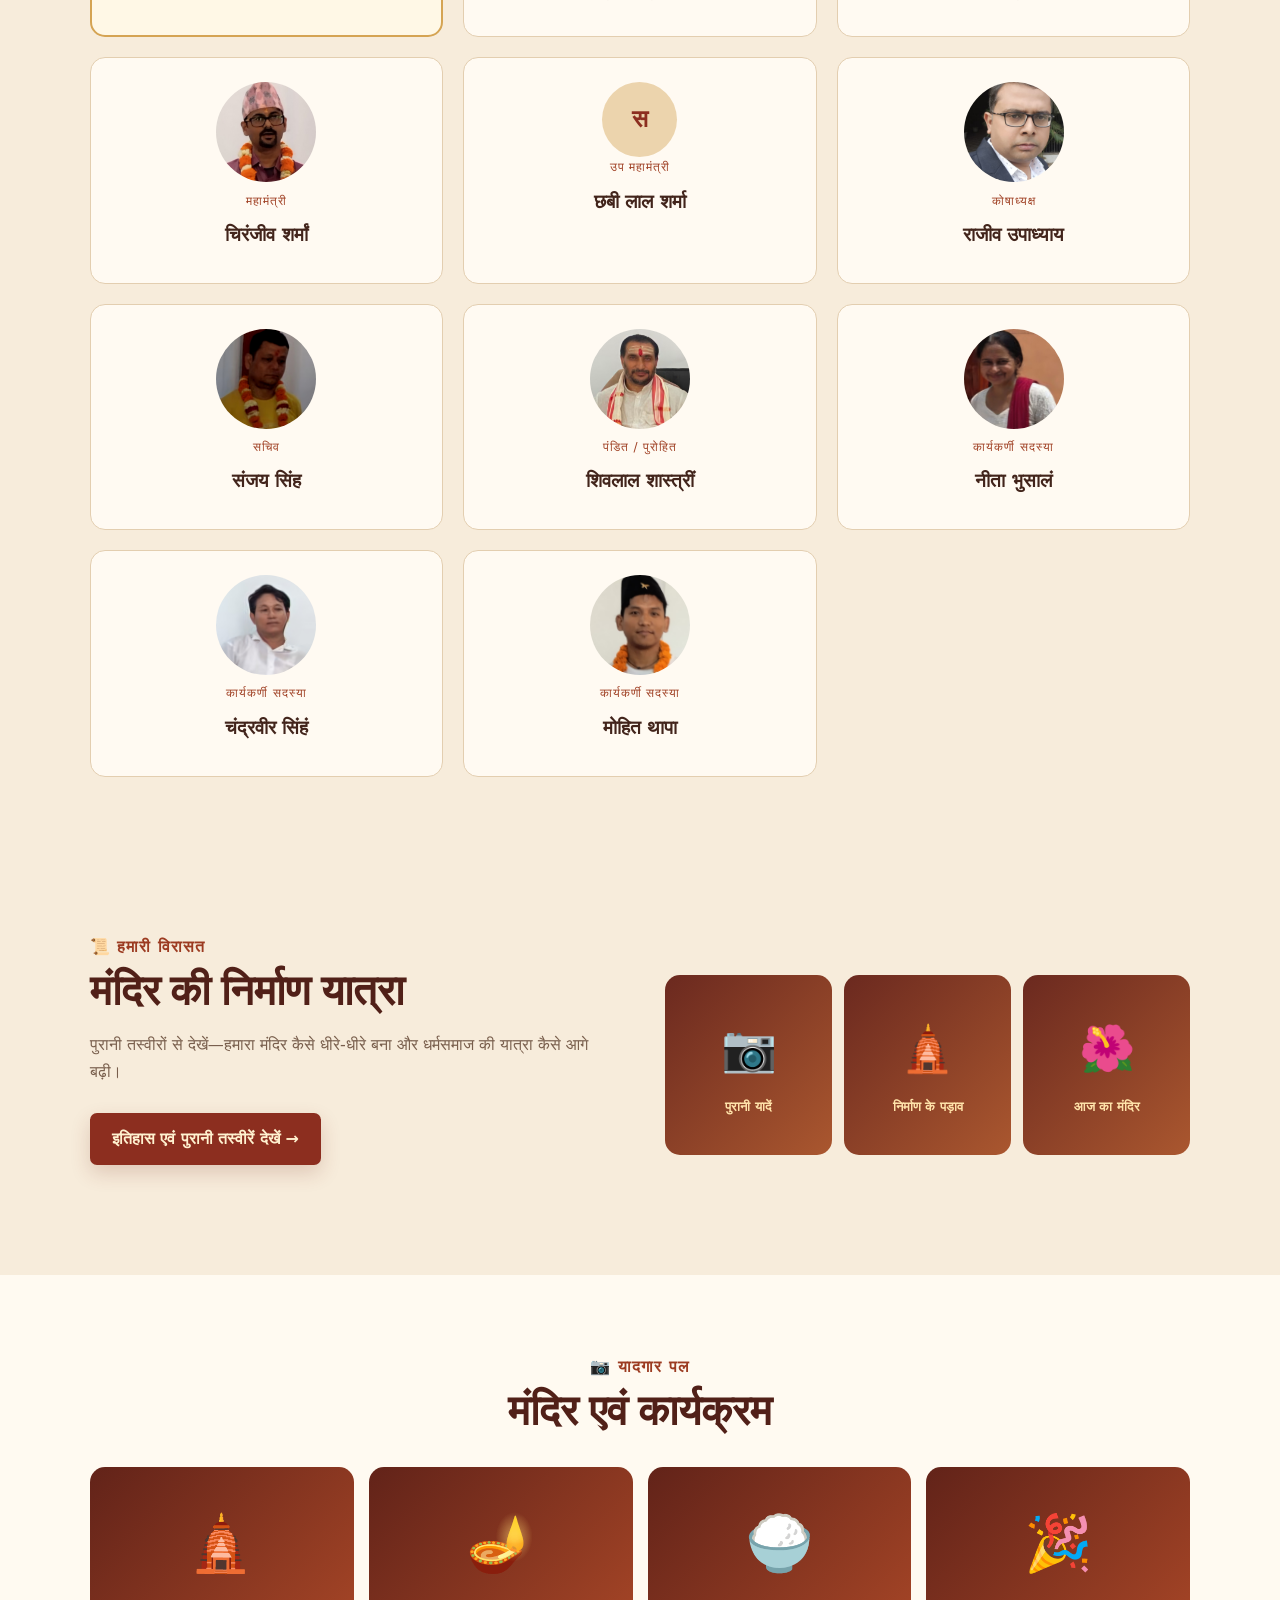
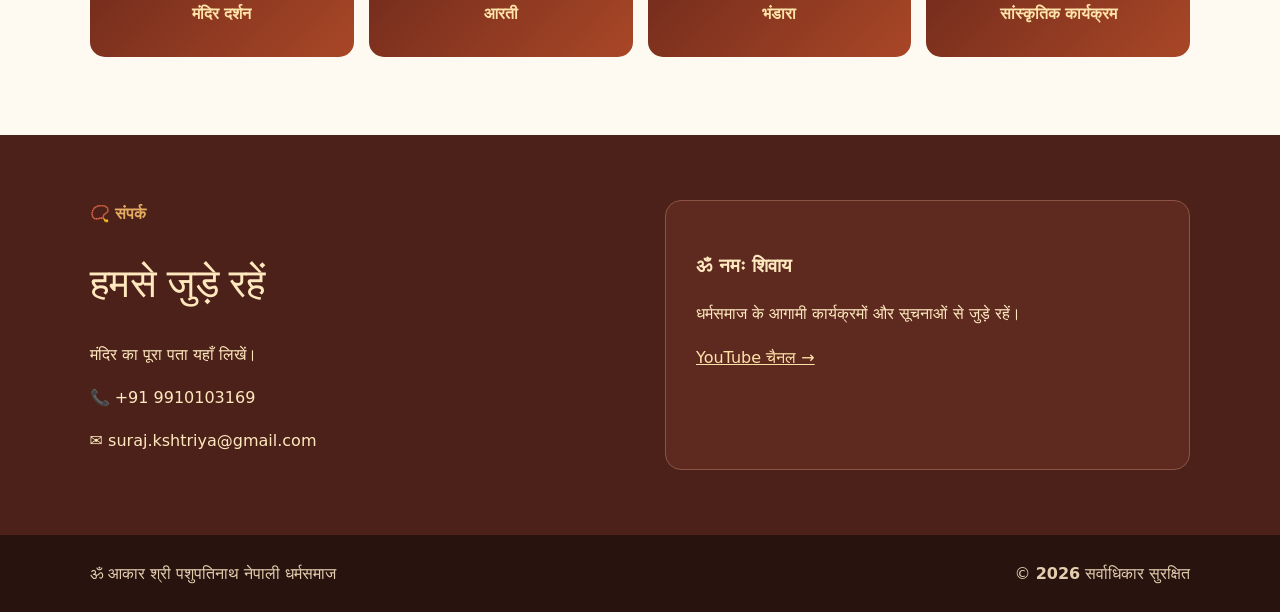
==== commit cab2e5d5: "updat ffff" ====
--- a/index.html
+++ b/index.html
@@ -99,7 +99,7 @@
   <article class="person"><div class="profile-circle"> <img src="images/padhadikari/02.jpg" alt="Profile Photo"></div><div class="role">उपाध्यक्ष</div><h3>सूरज बहादुर क्षत्रियं</h3></article>
   <article class="person"><div class="profile-circle"> <img src="images/padhadikari/03.jpg" alt="Profile Photo"></div><div class="role">महामंत्री</div><h3>चिरंजीव शर्मां</h3></article>
   <article class="person"><div class="avatar">स</div><div class="role">उप महामंत्री</div><h3>छबी लाल शर्मा</h3></article> 
-  <article class="person"><div class="profile-circle"> <img src="images/padhadikari/05.jpg" alt="Profile Photo"></div><div class="role">कोषाध्यक्ष</div><h3>राजीव शर्मा</h3></article>
+  <article class="person"><div class="profile-circle"> <img src="images/padhadikari/05.jpg" alt="Profile Photo"></div><div class="role">कोषाध्यक्ष</div><h3>राजीव उपाध्याय</h3></article>
   <article class="person"><div class="profile-circle"> <img src="images/padhadikari/06.jpg" alt="Profile Photo"></div><div class="role">सचिव</div><h3>संजय सिंह</h3></article>
   <article class="person"><div class="profile-circle"> <img src="images/padhadikari/07.jpg" alt="Profile Photo">ं</div><div class="role">पंडित / पुरोहित</div><h3>शिवलाल शास्त्रीं</h3></article>
    <article class="person"><div class="profile-circle"> <img src="images/padhadikari/08.jpg" alt="Profile Photo"></div><div class="role">कार्यकर्णी सदस्या</div><h3>नीता भुसालं</h3></article>
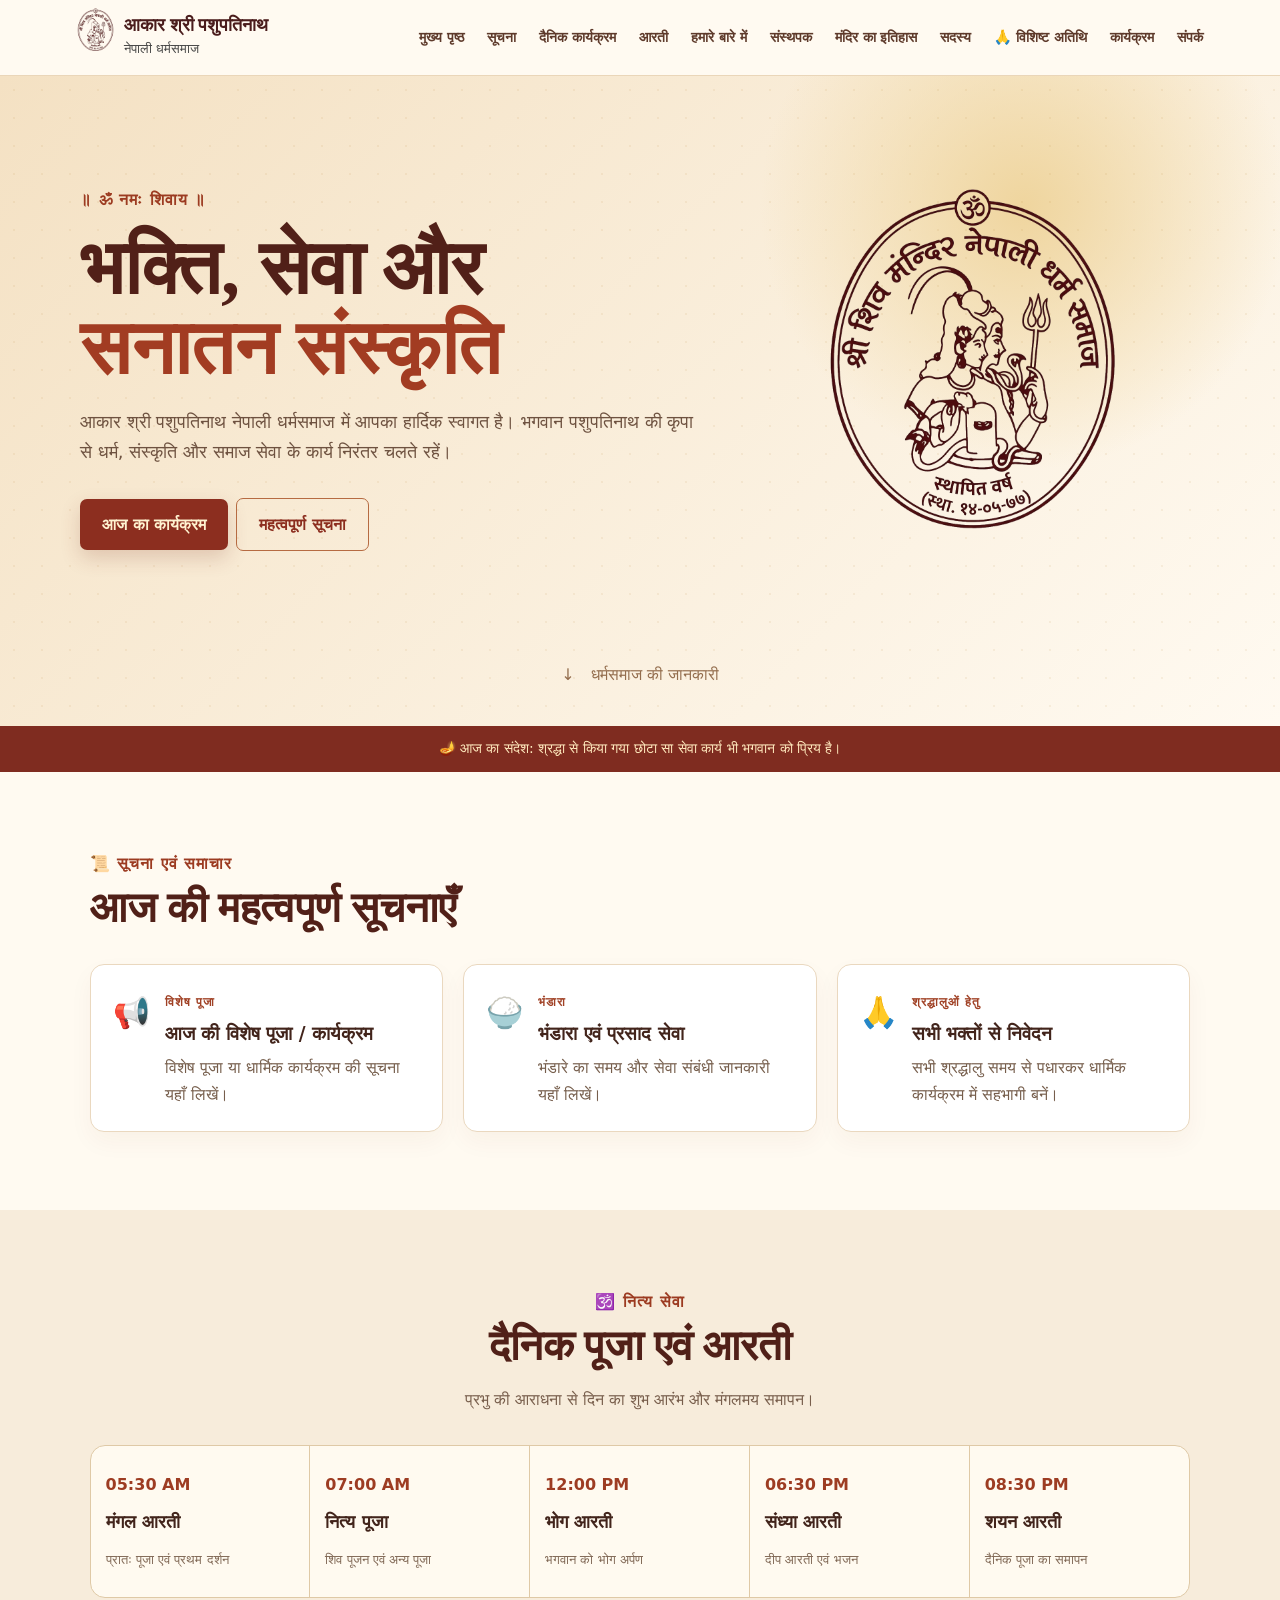
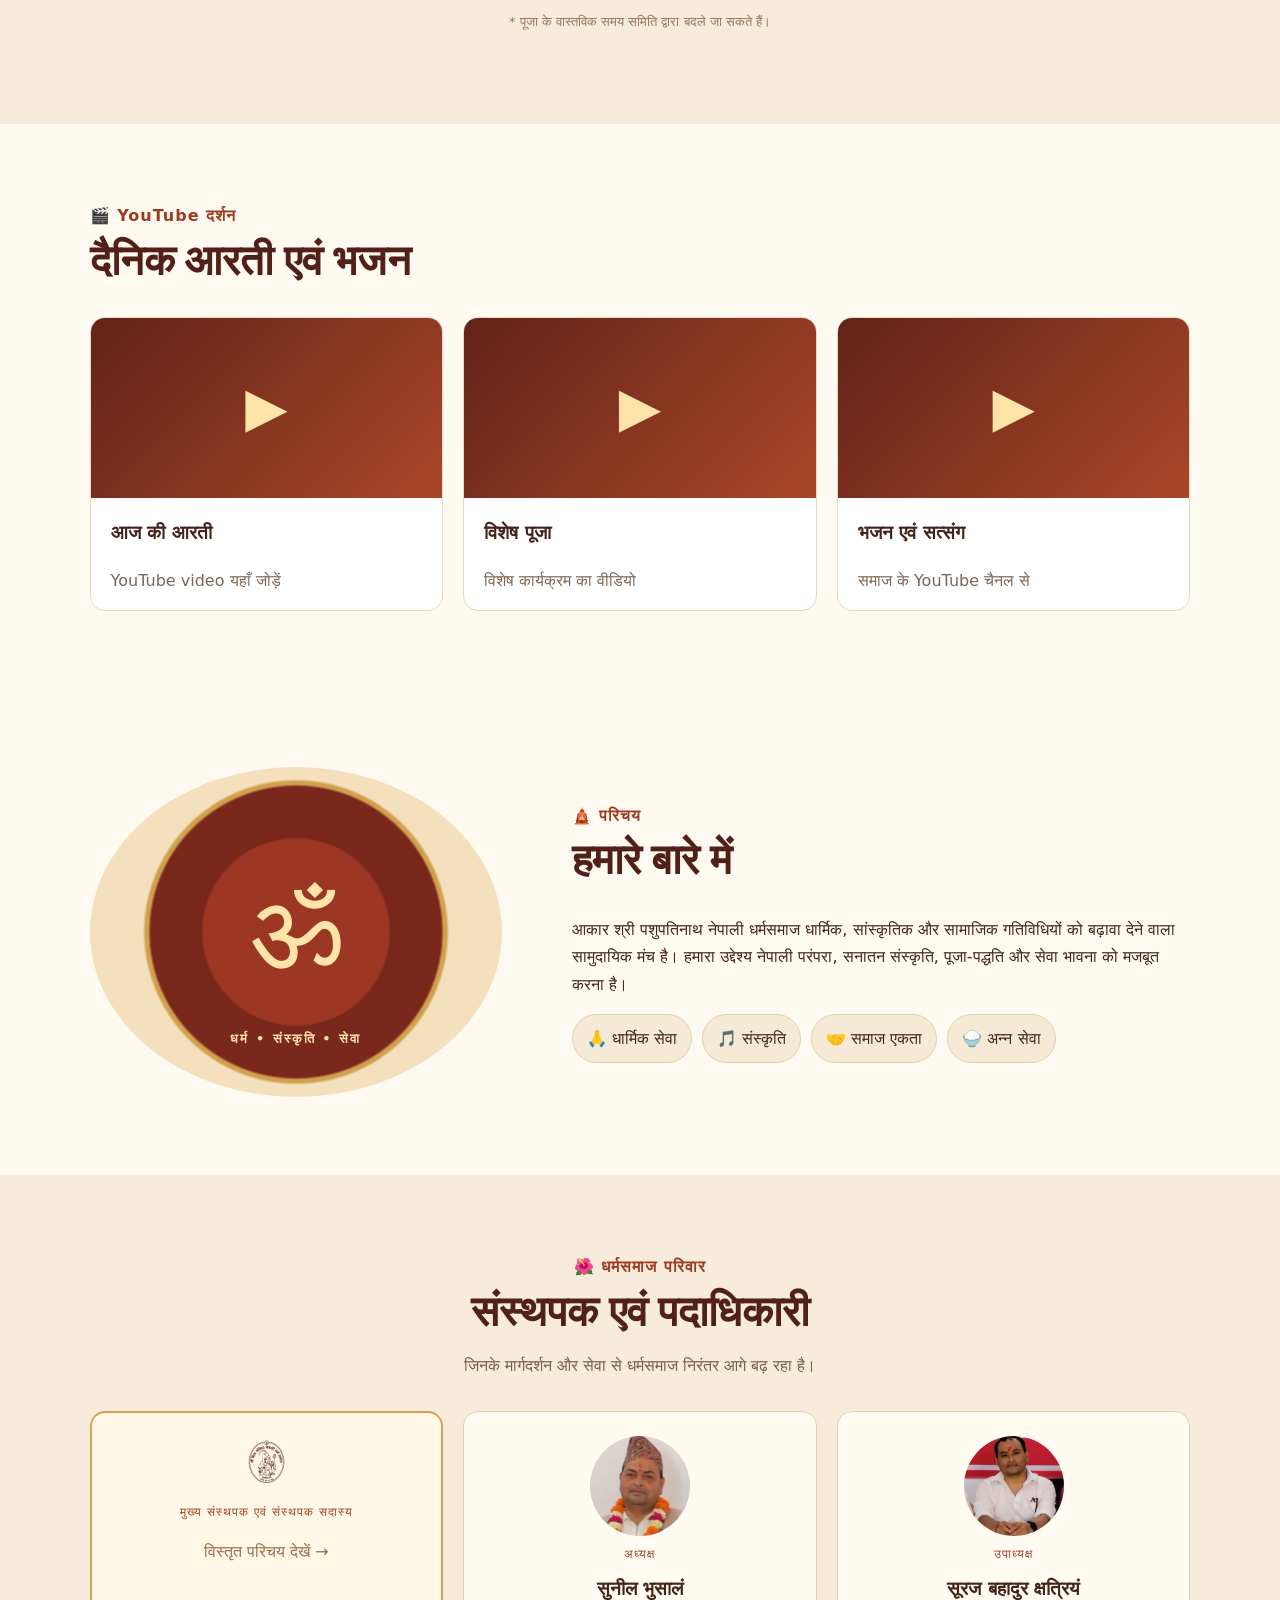
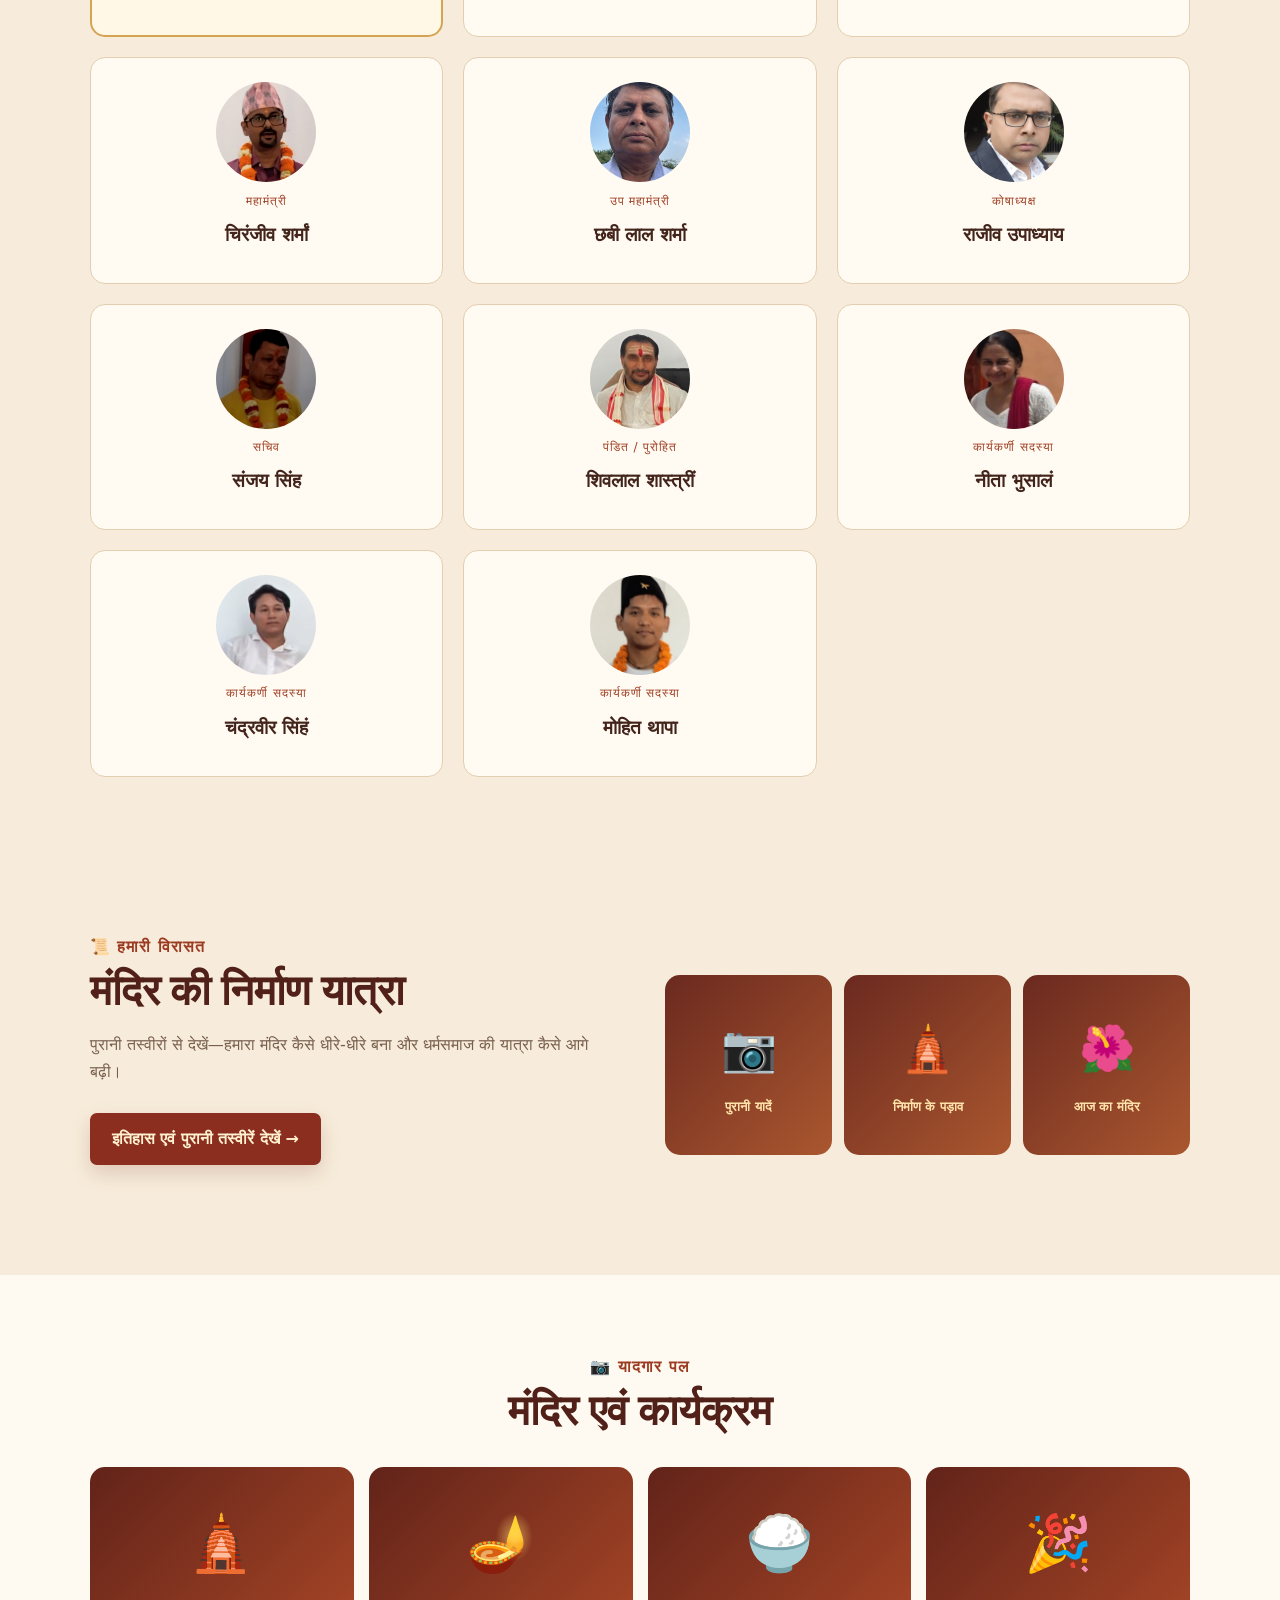
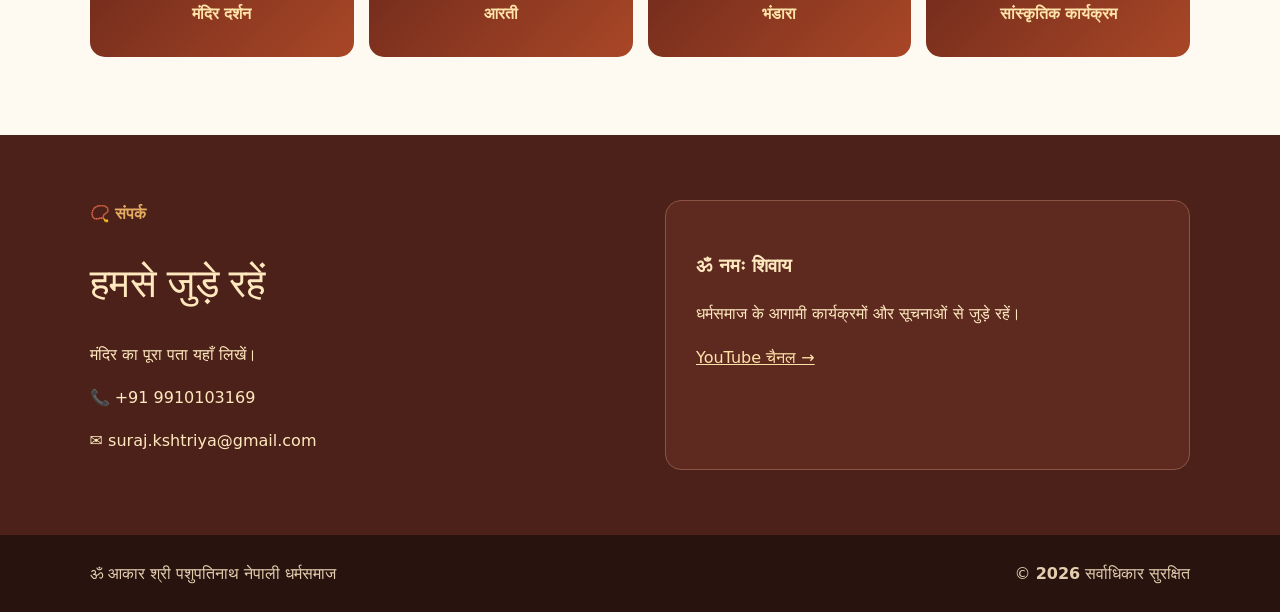
==== commit 96bd714a: "update uu" ====
--- a/index.html
+++ b/index.html
@@ -98,11 +98,11 @@
   <article class="person"><div class="profile-circle"> <img src="images/padhadikari/01.jpg" alt="Profile Photo"></div><div class="role">अध्यक्ष</div><h3>सुनील भुसालं</h3></article>
   <article class="person"><div class="profile-circle"> <img src="images/padhadikari/02.jpg" alt="Profile Photo"></div><div class="role">उपाध्यक्ष</div><h3>सूरज बहादुर क्षत्रियं</h3></article>
   <article class="person"><div class="profile-circle"> <img src="images/padhadikari/03.jpg" alt="Profile Photo"></div><div class="role">महामंत्री</div><h3>चिरंजीव शर्मां</h3></article>
-  <article class="person"><div class="avatar">स</div><div class="role">उप महामंत्री</div><h3>छबी लाल शर्मा</h3></article> 
+  <article class="person"><div class="profile-circle"> <img src="images/padhadikari/04.jpg" alt="Profile Photo"></div><div class="role">उप महामंत्री</div><h3>छबी लाल शर्मा</h3></article> 
   <article class="person"><div class="profile-circle"> <img src="images/padhadikari/05.jpg" alt="Profile Photo"></div><div class="role">कोषाध्यक्ष</div><h3>राजीव उपाध्याय</h3></article>
   <article class="person"><div class="profile-circle"> <img src="images/padhadikari/06.jpg" alt="Profile Photo"></div><div class="role">सचिव</div><h3>संजय सिंह</h3></article>
   <article class="person"><div class="profile-circle"> <img src="images/padhadikari/07.jpg" alt="Profile Photo">ं</div><div class="role">पंडित / पुरोहित</div><h3>शिवलाल शास्त्रीं</h3></article>
-   <article class="person"><div class="profile-circle"> <img src="images/padhadikari/08.jpg" alt="Profile Photo"></div><div class="role">कार्यकर्णी सदस्या</div><h3>नीता भुसालं</h3></article>
+  <article class="person"><div class="profile-circle"> <img src="images/padhadikari/08.jpg" alt="Profile Photo"></div><div class="role">कार्यकर्णी सदस्या</div><h3>नीता भुसालं</h3></article>
   <article class="person"><div class="profile-circle"> <img src="images/padhadikari/09.jpg" alt="Profile Photo"></div><div class="role">कार्यकर्णी सदस्या</div><h3>चंद्रवीर सिंहं</h3></article>
   <article class="person"><div class="profile-circle"> <img src="images/padhadikari/10.jpg" alt="Profile Photo"></div><div class="role">कार्यकर्णी सदस्या</div><h3>मोहित थापा</h3></article>
  
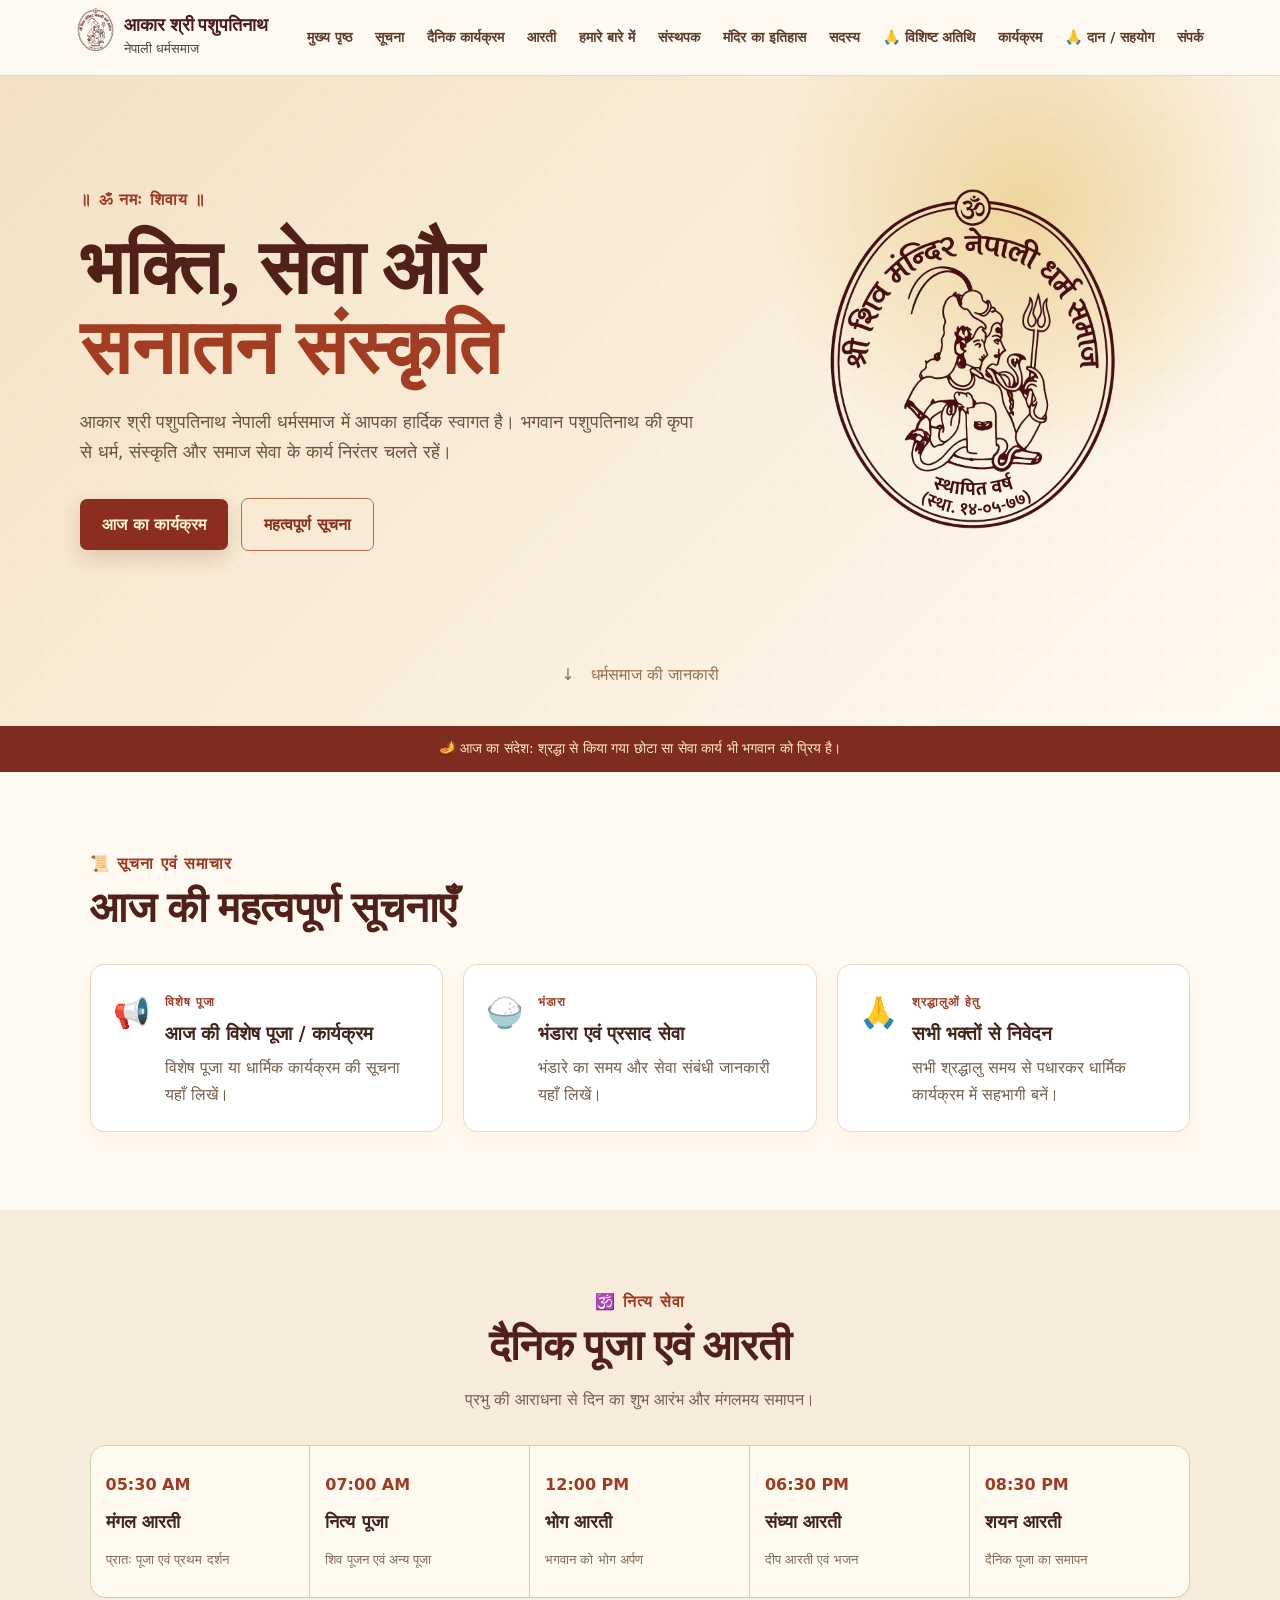
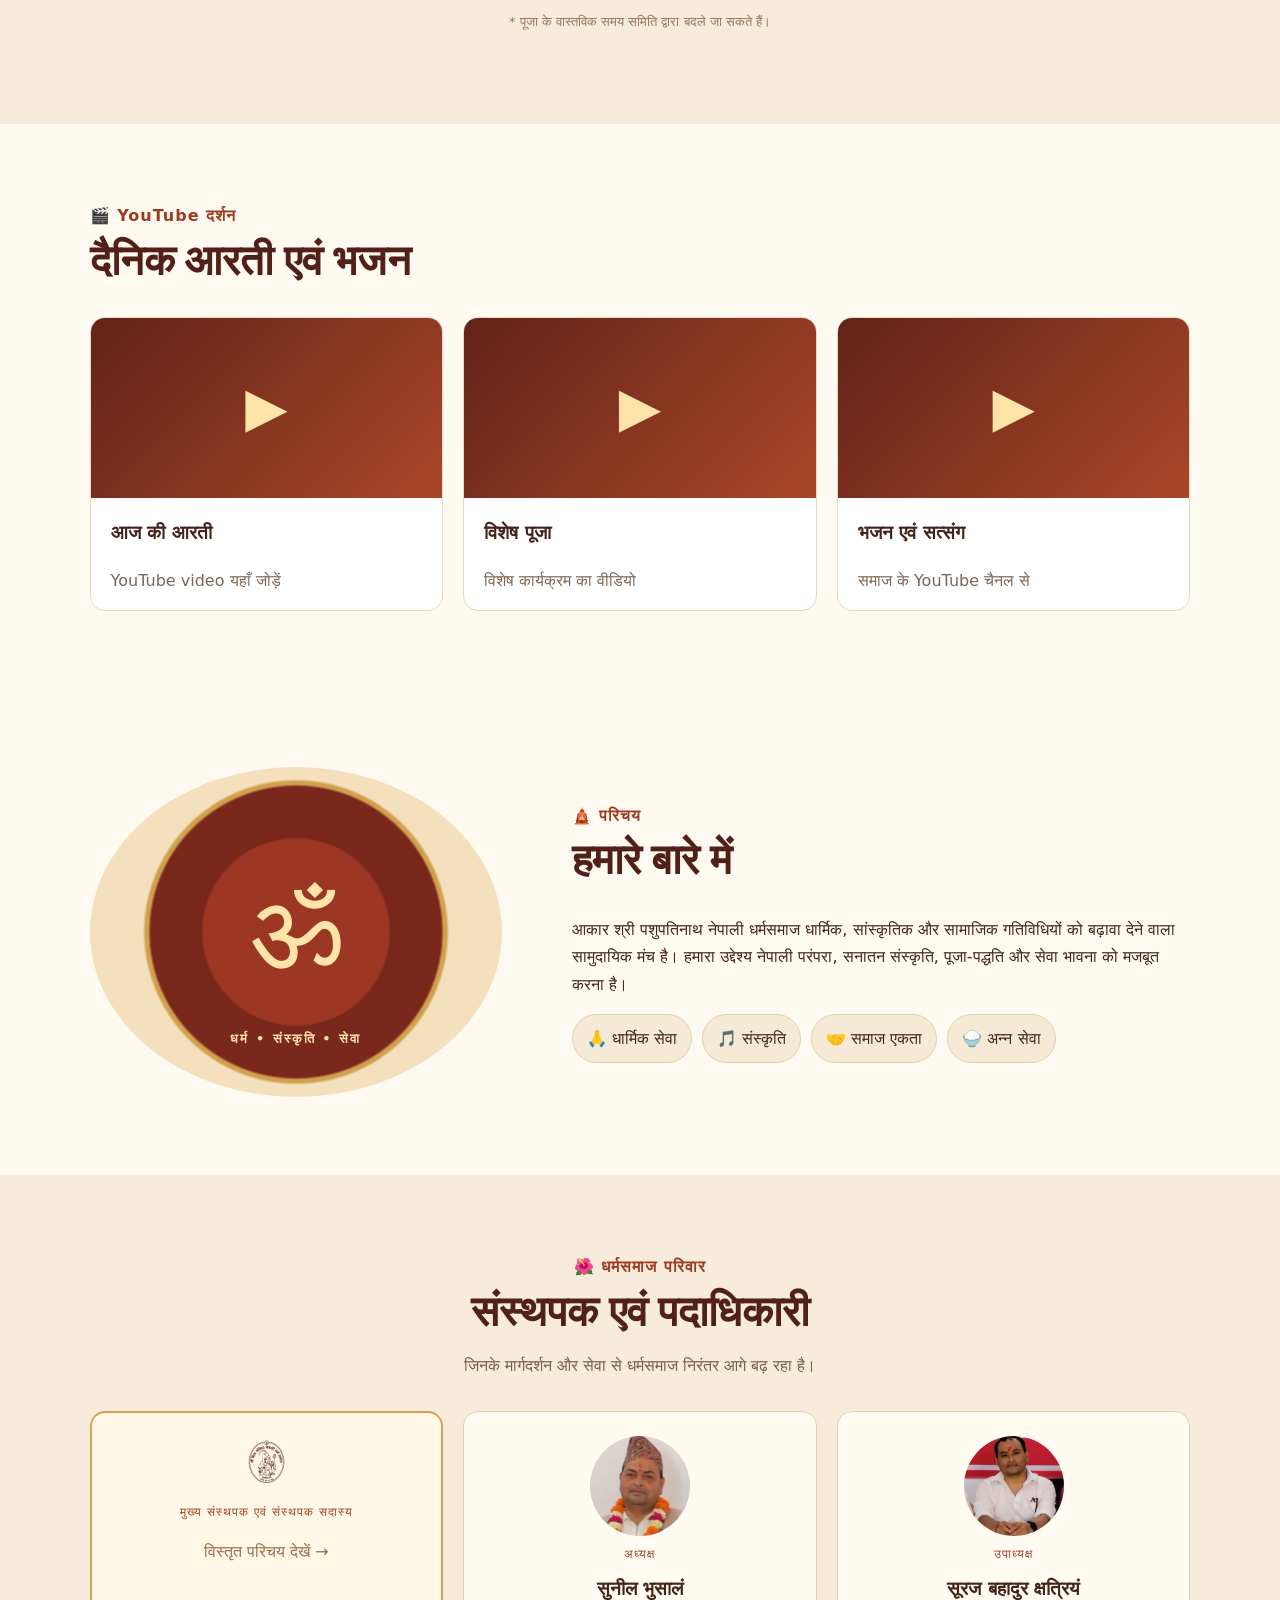
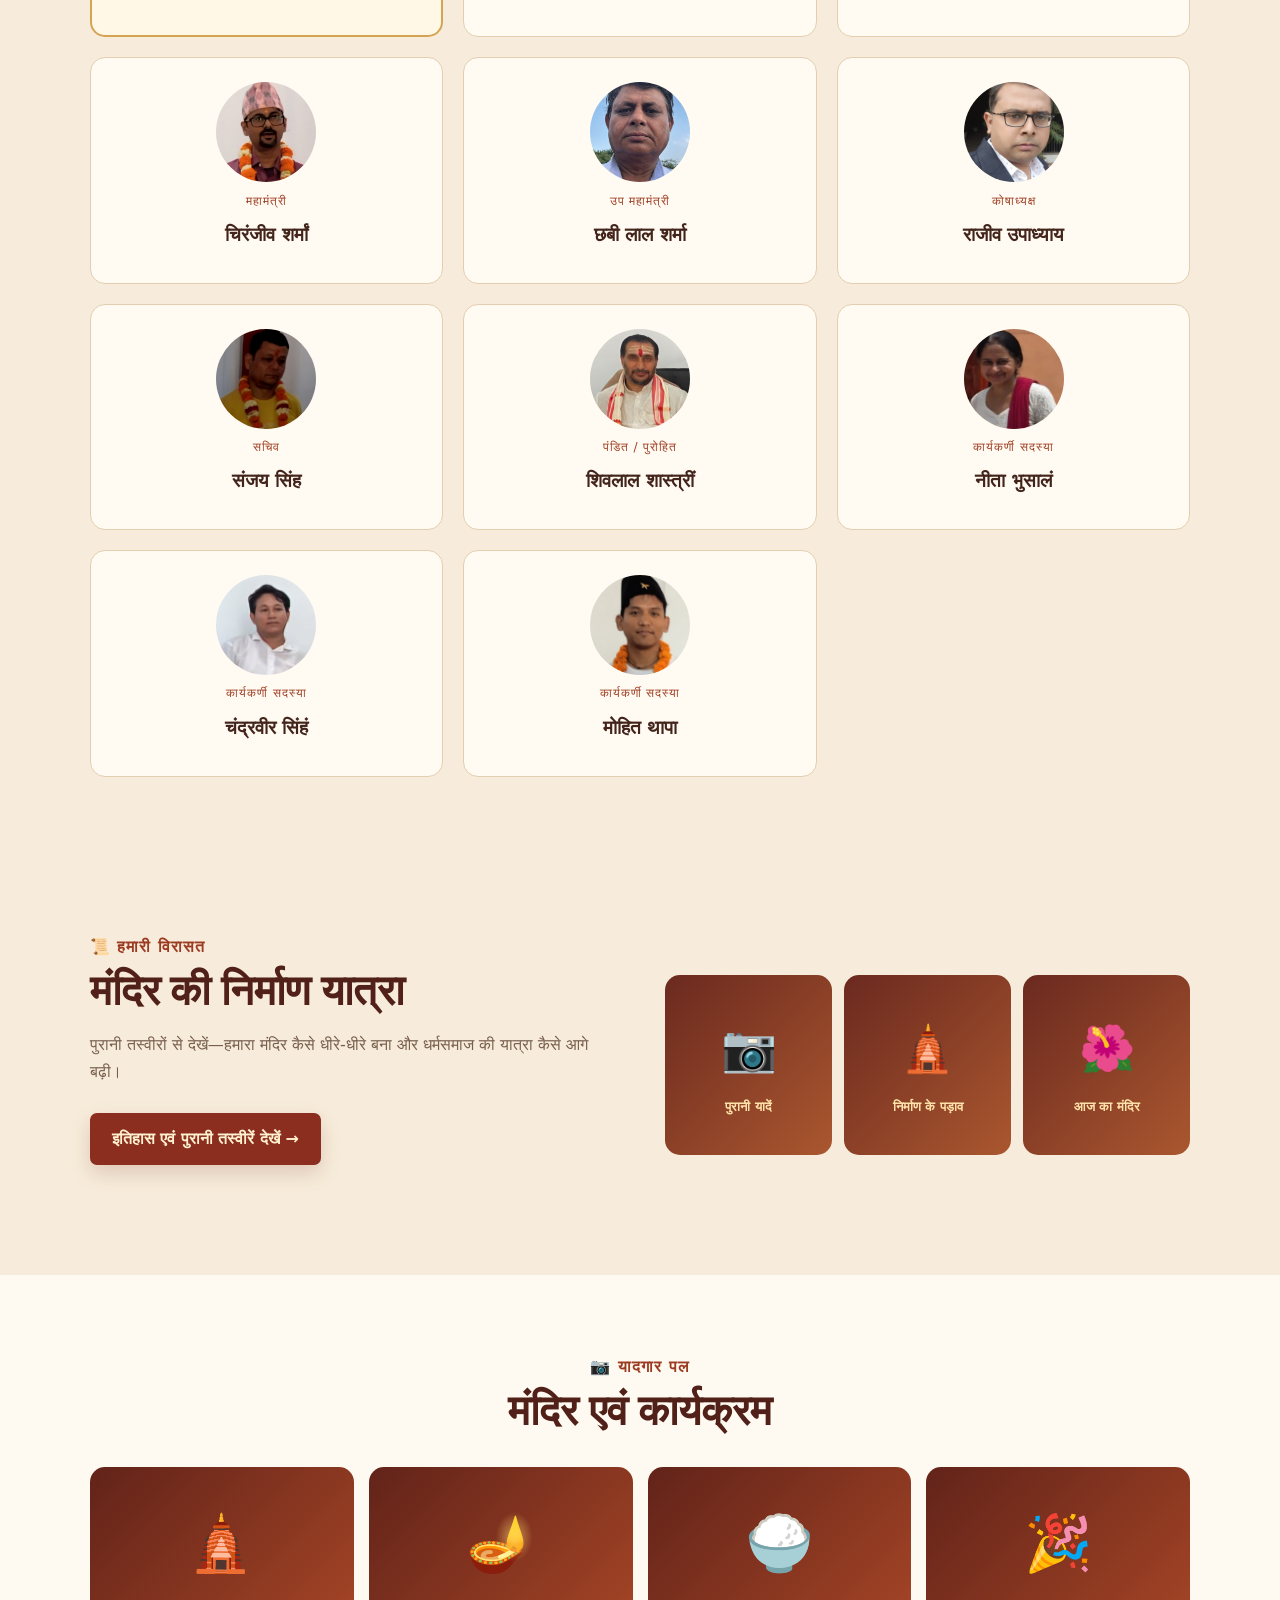
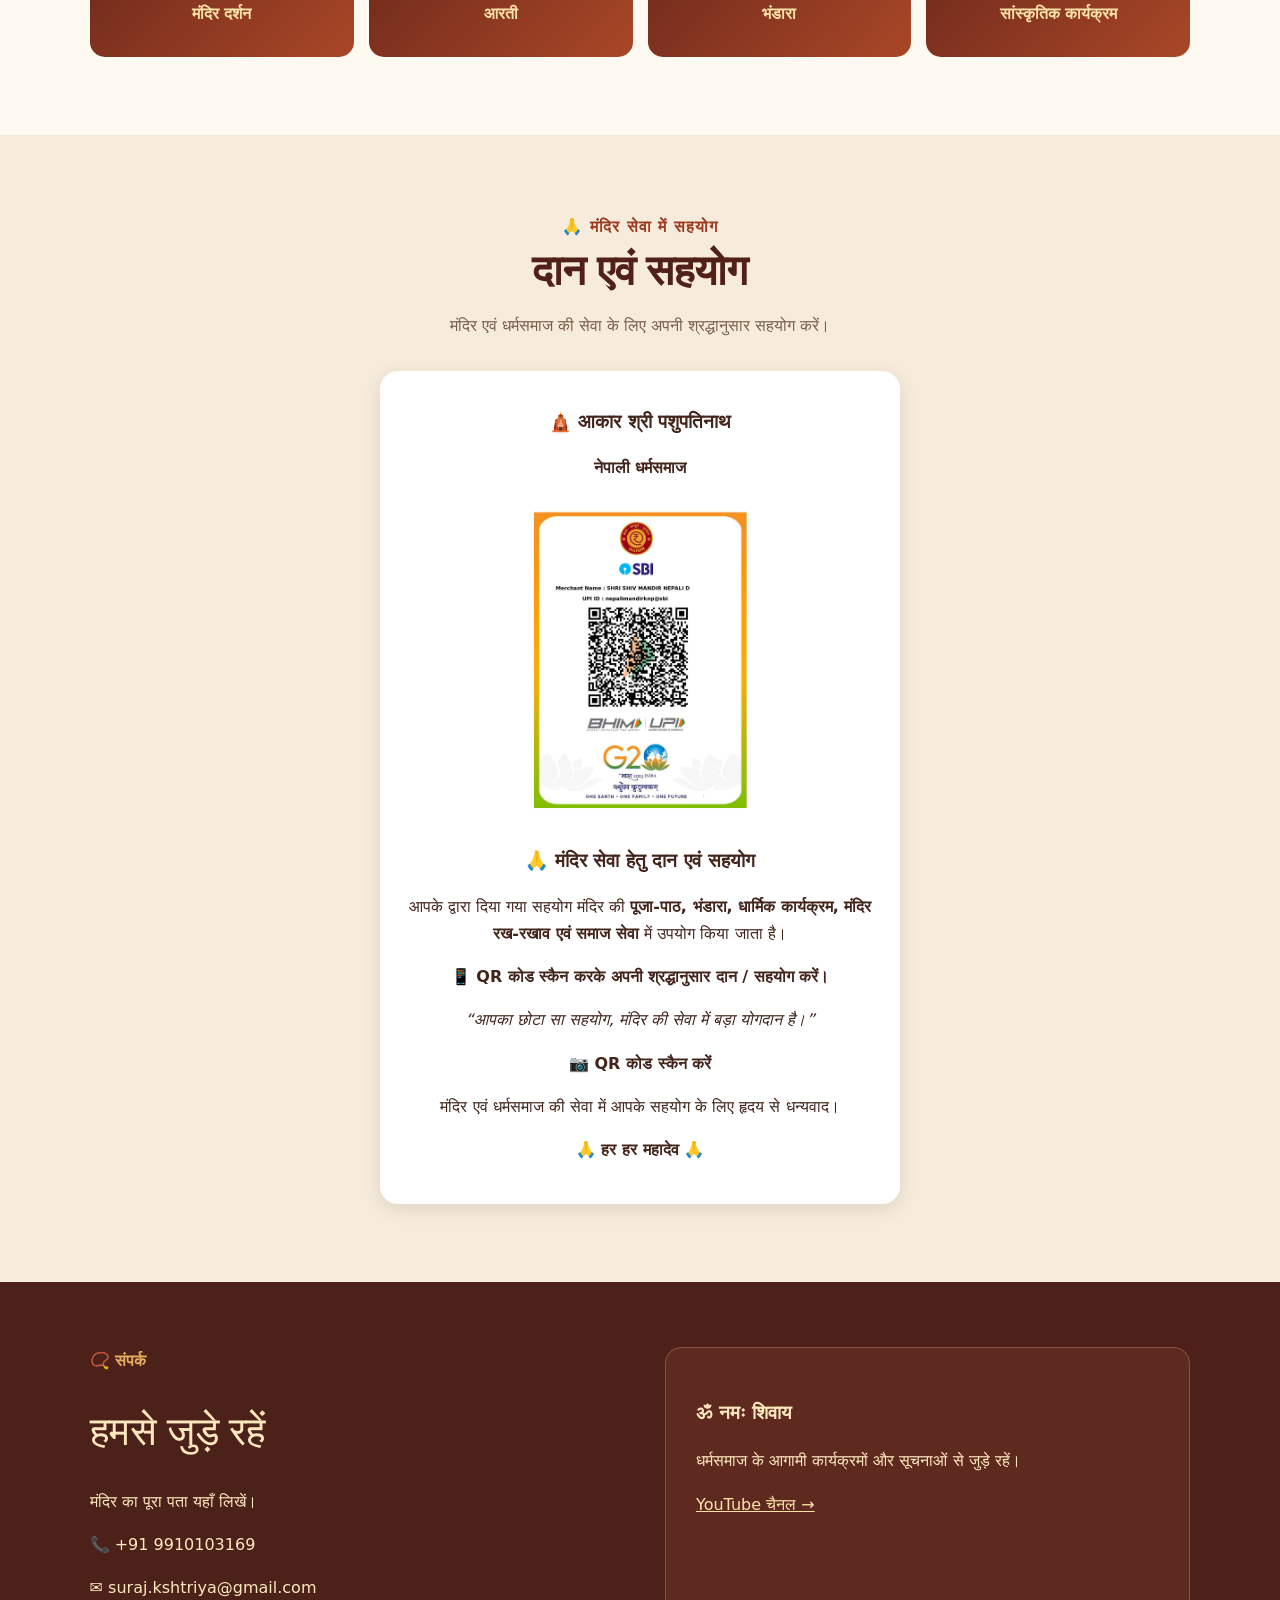
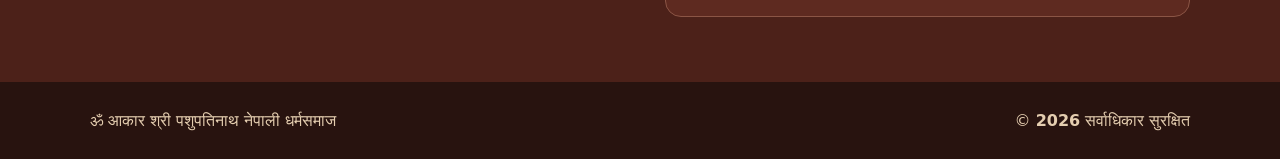
==== commit 581bd95f: "update qr update qr" ====
--- a/index.html
+++ b/index.html
@@ -5,15 +5,64 @@
 <meta name="viewport" content="width=device-width,initial-scale=1">
 <title>आकार श्री पशुपतिनाथ नेपाली धर्मसमाज</title>
 <link rel="stylesheet" href="style.css">
+
+<!-- केवल Donation QR के लिए -->
+<style>
+.donation-box{
+  max-width:520px;
+  margin:25px auto 0;
+  padding:25px;
+  text-align:center;
+  background:#fff;
+  border-radius:18px;
+  box-shadow:0 5px 20px rgba(0,0,0,.10);
+}
+
+.donation-box img{
+  width:230px;
+  max-width:80%;
+  height:auto;
+  display:block;
+  margin:20px auto;
+  border-radius:10px;
+}
+
+.donation-box h3{
+  margin:10px 0;
+}
+
+.donation-box p{
+  line-height:1.7;
+}
+
+.donation-message{
+  margin-top:15px;
+  font-weight:600;
+}
+
+@media(max-width:600px){
+  .donation-box{
+    margin-left:12px;
+    margin-right:12px;
+    padding:20px 15px;
+  }
+
+  .donation-box img{
+    width:200px;
+  }
+}
+</style>
+
 </head>
 <body>
+
 <header>
   <!-- ब्रांड एरिया (लोगो और टेक्स्ट) -->
   <a class="brand" href="index.html" style="text-decoration:none; display:flex; align-items:center; gap:10px;">
     <div class="logo-area"> 
       <img src="logo.png" alt="आकार श्री पशुपतिनाथ नेपाली धर्मसमाज लोगो" class="logo-header-img">
     </div>
-    <!-- ये क्लास दोनों को ऊपर-नीचे रखेगी -->
+
     <div class="brand-text">
       <b>आकार श्री पशुपतिनाथ</b>
       <small>नेपाली धर्मसमाज</small>
@@ -21,6 +70,7 @@
   </a>
 
   <button class="hamb" onclick="document.querySelector('nav').classList.toggle('open')">☰</button>
+
   <nav>
     <a href="#home">मुख्य पृष्ठ</a>
     <a href="#notice">सूचना</a>
@@ -30,11 +80,16 @@
     <a href="#samrakshak">संस्थपक</a>
     <a href="itihas.html">मंदिर का इतिहास</a>
     <a href="member_management.html">सदस्य</a>
-	<a href="vishisht-atithi.html">🙏 विशिष्ट अतिथि</a>
-	<a href="karyakram.html">कार्यक्रम</a>
+    <a href="vishisht-atithi.html">🙏 विशिष्ट अतिथि</a>
+    <a href="karyakram.html">कार्यक्रम</a>
+
+    <!-- केवल नया Donation Link -->
+    <a href="#donation">🙏 दान / सहयोग</a>
+
     <a href="#contact">संपर्क</a>
   </nav>
 </header>
+
 
 <section id="home" class="hero">
  <div class="hero-inner">
@@ -42,85 +97,467 @@
    <div class="tilak">॥ ॐ नमः शिवाय ॥</div>
    <h1>भक्ति, सेवा और<br><em>सनातन संस्कृति</em></h1>
    <p>आकार श्री पशुपतिनाथ नेपाली धर्मसमाज में आपका हार्दिक स्वागत है। भगवान पशुपतिनाथ की कृपा से धर्म, संस्कृति और समाज सेवा के कार्य निरंतर चलते रहें।</p>
-   <div><a class="btn" href="#daily">आज का कार्यक्रम</a><a class="btn ghost" href="#notice">महत्वपूर्ण सूचना</a></div>
-  </div>
- <div class="logo-area"> <img src="logo.png" alt="आकार श्री पशुपतिनाथ नेपाली धर्मसमाज लोगो" class="logo-img" ></div>
- </div>
+
+   <div>
+    <a class="btn" href="#daily">आज का कार्यक्रम</a>
+    <a class="btn ghost" href="#notice">महत्वपूर्ण सूचना</a>
+   </div>
+  </div>
+
+  <div class="logo-area">
+   <img src="logo.png" alt="आकार श्री पशुपतिनाथ नेपाली धर्मसमाज लोगो" class="logo-img">
+  </div>
+ </div>
+
  <div class="scroll">↓　धर्मसमाज की जानकारी</div>
 </section>
 
-<div class="marquee"><span>🪔 आज का संदेश: श्रद्धा से किया गया छोटा सा सेवा कार्य भी भगवान को प्रिय है।</span></div>
+
+<div class="marquee">
+ <span>🪔 आज का संदेश: श्रद्धा से किया गया छोटा सा सेवा कार्य भी भगवान को प्रिय है।</span>
+</div>
+
 
 <section id="notice" class="section">
- <div class="heading"><span>📜 सूचना एवं समाचार</span><h2>आज की महत्वपूर्ण सूचनाएँ</h2></div>
+ <div class="heading">
+  <span>📜 सूचना एवं समाचार</span>
+  <h2>आज की महत्वपूर्ण सूचनाएँ</h2>
+ </div>
+
  <div class="cards">
-  <article class="notice"><div class="icon">📢</div><div><b>विशेष पूजा</b><h3>आज की विशेष पूजा / कार्यक्रम</h3><p>विशेष पूजा या धार्मिक कार्यक्रम की सूचना यहाँ लिखें।</p></div></article>
-  <article class="notice"><div class="icon">🍚</div><div><b>भंडारा</b><h3>भंडारा एवं प्रसाद सेवा</h3><p>भंडारे का समय और सेवा संबंधी जानकारी यहाँ लिखें।</p></div></article>
-  <article class="notice"><div class="icon">🙏</div><div><b>श्रद्धालुओं हेतु</b><h3>सभी भक्तों से निवेदन</h3><p>सभी श्रद्धालु समय से पधारकर धार्मिक कार्यक्रम में सहभागी बनें।</p></div></article>
- </div>
-</section>
+
+  <article class="notice">
+   <div class="icon">📢</div>
+   <div>
+    <b>विशेष पूजा</b>
+    <h3>आज की विशेष पूजा / कार्यक्रम</h3>
+    <p>विशेष पूजा या धार्मिक कार्यक्रम की सूचना यहाँ लिखें।</p>
+   </div>
+  </article>
+
+  <article class="notice">
+   <div class="icon">🍚</div>
+   <div>
+    <b>भंडारा</b>
+    <h3>भंडारा एवं प्रसाद सेवा</h3>
+    <p>भंडारे का समय और सेवा संबंधी जानकारी यहाँ लिखें।</p>
+   </div>
+  </article>
+
+  <article class="notice">
+   <div class="icon">🙏</div>
+   <div>
+    <b>श्रद्धालुओं हेतु</b>
+    <h3>सभी भक्तों से निवेदन</h3>
+    <p>सभी श्रद्धालु समय से पधारकर धार्मिक कार्यक्रम में सहभागी बनें।</p>
+   </div>
+  </article>
+
+ </div>
+</section>
+
 
 <section id="daily" class="section cream">
- <div class="heading center"><span>🕉️ नित्य सेवा</span><h2>दैनिक पूजा एवं आरती</h2><p>प्रभु की आराधना से दिन का शुभ आरंभ और मंगलमय समापन।</p></div>
+
+ <div class="heading center">
+  <span>🕉️ नित्य सेवा</span>
+  <h2>दैनिक पूजा एवं आरती</h2>
+  <p>प्रभु की आराधना से दिन का शुभ आरंभ और मंगलमय समापन।</p>
+ </div>
+
  <div class="timeline">
-  <div><time>05:30 AM</time><strong>मंगल आरती</strong><small>प्रातः पूजा एवं प्रथम दर्शन</small></div>
-  <div><time>07:00 AM</time><strong>नित्य पूजा</strong><small>शिव पूजन एवं अन्य पूजा</small></div>
-  <div><time>12:00 PM</time><strong>भोग आरती</strong><small>भगवान को भोग अर्पण</small></div>
-  <div><time>06:30 PM</time><strong>संध्या आरती</strong><small>दीप आरती एवं भजन</small></div>
-  <div><time>08:30 PM</time><strong>शयन आरती</strong><small>दैनिक पूजा का समापन</small></div>
- </div>
+
+  <div>
+   <time>05:30 AM</time>
+   <strong>मंगल आरती</strong>
+   <small>प्रातः पूजा एवं प्रथम दर्शन</small>
+  </div>
+
+  <div>
+   <time>07:00 AM</time>
+   <strong>नित्य पूजा</strong>
+   <small>शिव पूजन एवं अन्य पूजा</small>
+  </div>
+
+  <div>
+   <time>12:00 PM</time>
+   <strong>भोग आरती</strong>
+   <small>भगवान को भोग अर्पण</small>
+  </div>
+
+  <div>
+   <time>06:30 PM</time>
+   <strong>संध्या आरती</strong>
+   <small>दीप आरती एवं भजन</small>
+  </div>
+
+  <div>
+   <time>08:30 PM</time>
+   <strong>शयन आरती</strong>
+   <small>दैनिक पूजा का समापन</small>
+  </div>
+
+ </div>
+
  <p class="note">* पूजा के वास्तविक समय समिति द्वारा बदले जा सकते हैं।</p>
-</section>
+
+</section>
+
 
 <section id="aarti" class="section">
- <div class="heading"><span>🎬 YouTube दर्शन</span><h2>दैनिक आरती एवं भजन</h2></div>
+
+ <div class="heading">
+  <span>🎬 YouTube दर्शन</span>
+  <h2>दैनिक आरती एवं भजन</h2>
+ </div>
+
  <div class="videos">
-  <article><div class="video">▶</div><h3>आज की आरती</h3><p>YouTube video यहाँ जोड़ें</p></article>
-  <article><div class="video">▶</div><h3>विशेष पूजा</h3><p>विशेष कार्यक्रम का वीडियो</p></article>
-  <article><div class="video">▶</div><h3>भजन एवं सत्संग</h3><p>समाज के YouTube चैनल से</p></article>
- </div>
-</section>
+
+  <article>
+   <div class="video">▶</div>
+   <h3>आज की आरती</h3>
+   <p>YouTube video यहाँ जोड़ें</p>
+  </article>
+
+  <article>
+   <div class="video">▶</div>
+   <h3>विशेष पूजा</h3>
+   <p>विशेष कार्यक्रम का वीडियो</p>
+  </article>
+
+  <article>
+   <div class="video">▶</div>
+   <h3>भजन एवं सत्संग</h3>
+   <p>समाज के YouTube चैनल से</p>
+  </article>
+
+ </div>
+
+</section>
+
 
 <section id="about" class="about section">
- <div class="about-art"><div>ॐ</div><span>धर्म • संस्कृति • सेवा</span></div>
- <div><div class="heading"><span>🛕 परिचय</span><h2>हमारे बारे में</h2></div>
- <p>आकार श्री पशुपतिनाथ नेपाली धर्मसमाज धार्मिक, सांस्कृतिक और सामाजिक गतिविधियों को बढ़ावा देने वाला सामुदायिक मंच है। हमारा उद्देश्य नेपाली परंपरा, सनातन संस्कृति, पूजा-पद्धति और सेवा भावना को मजबूत करना है।</p>
- <div class="pillrow"><span>🙏 धार्मिक सेवा</span><span>🎵 संस्कृति</span><span>🤝 समाज एकता</span><span>🍚 अन्न सेवा</span></div></div>
-</section>
+
+ <div class="about-art">
+  <div>ॐ</div>
+  <span>धर्म • संस्कृति • सेवा</span>
+ </div>
+
+ <div>
+
+  <div class="heading">
+   <span>🛕 परिचय</span>
+   <h2>हमारे बारे में</h2>
+  </div>
+
+  <p>
+   आकार श्री पशुपतिनाथ नेपाली धर्मसमाज धार्मिक,
+   सांस्कृतिक और सामाजिक गतिविधियों को बढ़ावा देने
+   वाला सामुदायिक मंच है। हमारा उद्देश्य नेपाली
+   परंपरा, सनातन संस्कृति, पूजा-पद्धति और सेवा
+   भावना को मजबूत करना है।
+  </p>
+
+  <div class="pillrow">
+   <span>🙏 धार्मिक सेवा</span>
+   <span>🎵 संस्कृति</span>
+   <span>🤝 समाज एकता</span>
+   <span>🍚 अन्न सेवा</span>
+  </div>
+
+ </div>
+
+</section>
+
 
 <section id="samrakshak" class="section cream">
- <div class="heading center"><span>🌺 धर्मसमाज परिवार</span><h2>संस्थपक एवं पदाधिकारी</h2><p>जिनके मार्गदर्शन और सेवा से धर्मसमाज निरंतर आगे बढ़ रहा है।</p></div>
+
+ <div class="heading center">
+  <span>🌺 धर्मसमाज परिवार</span>
+  <h2>संस्थपक एवं पदाधिकारी</h2>
+  <p>जिनके मार्गदर्शन और सेवा से धर्मसमाज निरंतर आगे बढ़ रहा है।</p>
+ </div>
+
  <div class="people">
-  <a href="samrakshak.html" class="person featured"><div class="logo-area"> 
-      <img src="logo.png" alt="आकार श्री पशुपतिनाथ नेपाली धर्मसमाज लोगो" class="logo-header-img">
-    </div><div class="role">मुख्य संस्थपक एवं संस्थपक सदास्य</div><p>विस्तृत परिचय देखें →</p></a>
-	
-  <article class="person"><div class="profile-circle"> <img src="images/padhadikari/01.jpg" alt="Profile Photo"></div><div class="role">अध्यक्ष</div><h3>सुनील भुसालं</h3></article>
-  <article class="person"><div class="profile-circle"> <img src="images/padhadikari/02.jpg" alt="Profile Photo"></div><div class="role">उपाध्यक्ष</div><h3>सूरज बहादुर क्षत्रियं</h3></article>
-  <article class="person"><div class="profile-circle"> <img src="images/padhadikari/03.jpg" alt="Profile Photo"></div><div class="role">महामंत्री</div><h3>चिरंजीव शर्मां</h3></article>
-  <article class="person"><div class="profile-circle"> <img src="images/padhadikari/04.jpg" alt="Profile Photo"></div><div class="role">उप महामंत्री</div><h3>छबी लाल शर्मा</h3></article> 
-  <article class="person"><div class="profile-circle"> <img src="images/padhadikari/05.jpg" alt="Profile Photo"></div><div class="role">कोषाध्यक्ष</div><h3>राजीव उपाध्याय</h3></article>
-  <article class="person"><div class="profile-circle"> <img src="images/padhadikari/06.jpg" alt="Profile Photo"></div><div class="role">सचिव</div><h3>संजय सिंह</h3></article>
-  <article class="person"><div class="profile-circle"> <img src="images/padhadikari/07.jpg" alt="Profile Photo">ं</div><div class="role">पंडित / पुरोहित</div><h3>शिवलाल शास्त्रीं</h3></article>
-  <article class="person"><div class="profile-circle"> <img src="images/padhadikari/08.jpg" alt="Profile Photo"></div><div class="role">कार्यकर्णी सदस्या</div><h3>नीता भुसालं</h3></article>
-  <article class="person"><div class="profile-circle"> <img src="images/padhadikari/09.jpg" alt="Profile Photo"></div><div class="role">कार्यकर्णी सदस्या</div><h3>चंद्रवीर सिंहं</h3></article>
-  <article class="person"><div class="profile-circle"> <img src="images/padhadikari/10.jpg" alt="Profile Photo"></div><div class="role">कार्यकर्णी सदस्या</div><h3>मोहित थापा</h3></article>
- 
- 
- </div>
-</section>
-
-<section class="section history-teaser"><div class="heading"><span>📜 हमारी विरासत</span><h2>मंदिर की निर्माण यात्रा</h2><p>पुरानी तस्वीरों से देखें—हमारा मंदिर कैसे धीरे-धीरे बना और धर्मसमाज की यात्रा कैसे आगे बढ़ी।</p><a class="btn" href="itihas.html">इतिहास एवं पुरानी तस्वीरें देखें →</a></div><div class="history-mini"><div>📷<b>पुरानी यादें</b></div><div>🛕<b>निर्माण के पड़ाव</b></div><div>🌺<b>आज का मंदिर</b></div></div></section>
+
+  <a href="samrakshak.html" class="person featured">
+   <div class="logo-area"> 
+    <img src="logo.png"
+         alt="आकार श्री पशुपतिनाथ नेपाली धर्मसमाज लोगो"
+         class="logo-header-img">
+   </div>
+
+   <div class="role">मुख्य संस्थपक एवं संस्थपक सदास्य</div>
+   <p>विस्तृत परिचय देखें →</p>
+  </a>
+
+
+  <article class="person">
+   <div class="profile-circle">
+    <img src="images/padhadikari/01.jpg" alt="Profile Photo">
+   </div>
+   <div class="role">अध्यक्ष</div>
+   <h3>सुनील भुसालं</h3>
+  </article>
+
+
+  <article class="person">
+   <div class="profile-circle">
+    <img src="images/padhadikari/02.jpg" alt="Profile Photo">
+   </div>
+   <div class="role">उपाध्यक्ष</div>
+   <h3>सूरज बहादुर क्षत्रियं</h3>
+  </article>
+
+
+  <article class="person">
+   <div class="profile-circle">
+    <img src="images/padhadikari/03.jpg" alt="Profile Photo">
+   </div>
+   <div class="role">महामंत्री</div>
+   <h3>चिरंजीव शर्मां</h3>
+  </article>
+
+
+  <article class="person">
+   <div class="profile-circle">
+    <img src="images/padhadikari/04.jpg" alt="Profile Photo">
+   </div>
+   <div class="role">उप महामंत्री</div>
+   <h3>छबी लाल शर्मा</h3>
+  </article>
+
+
+  <article class="person">
+   <div class="profile-circle">
+    <img src="images/padhadikari/05.jpg" alt="Profile Photo">
+   </div>
+   <div class="role">कोषाध्यक्ष</div>
+   <h3>राजीव उपाध्याय</h3>
+  </article>
+
+
+  <article class="person">
+   <div class="profile-circle">
+    <img src="images/padhadikari/06.jpg" alt="Profile Photo">
+   </div>
+   <div class="role">सचिव</div>
+   <h3>संजय सिंह</h3>
+  </article>
+
+
+  <article class="person">
+   <div class="profile-circle">
+    <img src="images/padhadikari/07.jpg" alt="Profile Photo">
+   </div>
+   <div class="role">पंडित / पुरोहित</div>
+   <h3>शिवलाल शास्त्रीं</h3>
+  </article>
+
+
+  <article class="person">
+   <div class="profile-circle">
+    <img src="images/padhadikari/08.jpg" alt="Profile Photo">
+   </div>
+   <div class="role">कार्यकर्णी सदस्या</div>
+   <h3>नीता भुसालं</h3>
+  </article>
+
+
+  <article class="person">
+   <div class="profile-circle">
+    <img src="images/padhadikari/09.jpg" alt="Profile Photo">
+   </div>
+   <div class="role">कार्यकर्णी सदस्या</div>
+   <h3>चंद्रवीर सिंहं</h3>
+  </article>
+
+
+  <article class="person">
+   <div class="profile-circle">
+    <img src="images/padhadikari/10.jpg" alt="Profile Photo">
+   </div>
+   <div class="role">कार्यकर्णी सदस्या</div>
+   <h3>मोहित थापा</h3>
+  </article>
+
+ </div>
+
+</section>
+
+
+<section class="section history-teaser">
+
+ <div class="heading">
+  <span>📜 हमारी विरासत</span>
+  <h2>मंदिर की निर्माण यात्रा</h2>
+  <p>
+   पुरानी तस्वीरों से देखें—हमारा मंदिर कैसे
+   धीरे-धीरे बना और धर्मसमाज की यात्रा कैसे आगे बढ़ी।
+  </p>
+
+  <a class="btn" href="itihas.html">
+   इतिहास एवं पुरानी तस्वीरें देखें →
+  </a>
+ </div>
+
+ <div class="history-mini">
+  <div>📷<b>पुरानी यादें</b></div>
+  <div>🛕<b>निर्माण के पड़ाव</b></div>
+  <div>🌺<b>आज का मंदिर</b></div>
+ </div>
+
+</section>
+
 
 <section class="gallery section">
- <div class="heading center"><span>📷 यादगार पल</span><h2>मंदिर एवं कार्यक्रम</h2></div>
- <div class="gallery-grid"><div>🛕<b>मंदिर दर्शन</b></div><div>🪔<b>आरती</b></div><div>🍚<b>भंडारा</b></div><div>🎉<b>सांस्कृतिक कार्यक्रम</b></div></div>
-</section>
+
+ <div class="heading center">
+  <span>📷 यादगार पल</span>
+  <h2>मंदिर एवं कार्यक्रम</h2>
+ </div>
+
+ <div class="gallery-grid">
+  <div>🛕<b>मंदिर दर्शन</b></div>
+  <div>🪔<b>आरती</b></div>
+  <div>🍚<b>भंडारा</b></div>
+  <div>🎉<b>सांस्कृतिक कार्यक्रम</b></div>
+ </div>
+
+</section>
+
+
+<!-- =====================================================
+     नया SECTION — दान एवं सहयोग
+     बाकी original layout को नहीं बदला गया है
+     ===================================================== -->
+
+<section id="donation" class="section cream">
+
+ <div class="heading center">
+  <span>🙏 मंदिर सेवा में सहयोग</span>
+
+  <h2>दान एवं सहयोग</h2>
+
+  <p>
+   मंदिर एवं धर्मसमाज की सेवा के लिए
+   अपनी श्रद्धानुसार सहयोग करें।
+  </p>
+ </div>
+
+
+ <div class="donation-box">
+
+  <h3>🛕 आकार श्री पशुपतिनाथ</h3>
+
+  <p>
+   <strong>नेपाली धर्मसमाज</strong>
+  </p>
+
+
+  <!--
+       अपना Donation / UPI QR Code
+       इस location पर रखें:
+
+       images/mandir-qr.png
+  -->
+
+  <img
+    src="images/mandir-qr.jpg"
+    alt="आकार श्री पशुपतिनाथ नेपाली धर्मसमाज दान QR Code"
+  >
+
+
+  <h3>🙏 मंदिर सेवा हेतु दान एवं सहयोग</h3>
+
+
+  <p>
+   आपके द्वारा दिया गया सहयोग मंदिर की
+   <strong>
+    पूजा-पाठ, भंडारा, धार्मिक कार्यक्रम,
+    मंदिर रख-रखाव एवं समाज सेवा
+   </strong>
+   में उपयोग किया जाता है।
+  </p>
+
+
+  <p class="donation-message">
+   📱 QR कोड स्कैन करके अपनी श्रद्धानुसार
+   दान / सहयोग करें।
+  </p>
+
+
+  <p>
+   <em>
+    “आपका छोटा सा सहयोग,
+    मंदिर की सेवा में बड़ा योगदान है।”
+   </em>
+  </p>
+
+
+  <p>
+   <strong>📷 QR कोड स्कैन करें</strong>
+  </p>
+
+
+  <p>
+   मंदिर एवं धर्मसमाज की सेवा में आपके सहयोग
+   के लिए हृदय से धन्यवाद।
+  </p>
+
+
+  <p>
+   <strong>🙏 हर हर महादेव 🙏</strong>
+  </p>
+
+ </div>
+
+</section>
+
 
 <section id="contact" class="contact">
- <div><span>📿 संपर्क</span><h2>हमसे जुड़े रहें</h2><p>मंदिर का पूरा पता यहाँ लिखें।</p><p>📞 +91 9910103169</p><p>✉️ suraj.kshtriya@gmail.com</p></div>
- <div class="contact-card"><h3>ॐ नमः शिवाय</h3><p>धर्मसमाज के आगामी कार्यक्रमों और सूचनाओं से जुड़े रहें।</p><a href="#">YouTube चैनल →</a></div>
-</section>
-<footer>ॐ आकार श्री पशुपतिनाथ नेपाली धर्मसमाज <span>© <b id="year"></b> सर्वाधिकार सुरक्षित</span></footer>
-<script>document.getElementById('year').textContent=new Date().getFullYear()</script>
-</body></html>+
+ <div>
+  <span>📿 संपर्क</span>
+  <h2>हमसे जुड़े रहें</h2>
+
+  <p>मंदिर का पूरा पता यहाँ लिखें।</p>
+
+  <p>📞 +91 9910103169</p>
+
+  <p>✉️ suraj.kshtriya@gmail.com</p>
+ </div>
+
+
+ <div class="contact-card">
+
+  <h3>ॐ नमः शिवाय</h3>
+
+  <p>
+   धर्मसमाज के आगामी कार्यक्रमों और
+   सूचनाओं से जुड़े रहें।
+  </p>
+
+  <a href="#">YouTube चैनल →</a>
+
+ </div>
+
+</section>
+
+
+<footer>
+ ॐ आकार श्री पशुपतिनाथ नेपाली धर्मसमाज
+
+ <span>
+  © <b id="year"></b> सर्वाधिकार सुरक्षित
+ </span>
+</footer>
+
+
+<script>
+document.getElementById('year').textContent =
+  new Date().getFullYear();
+</script>
+
+</body>
+</html>
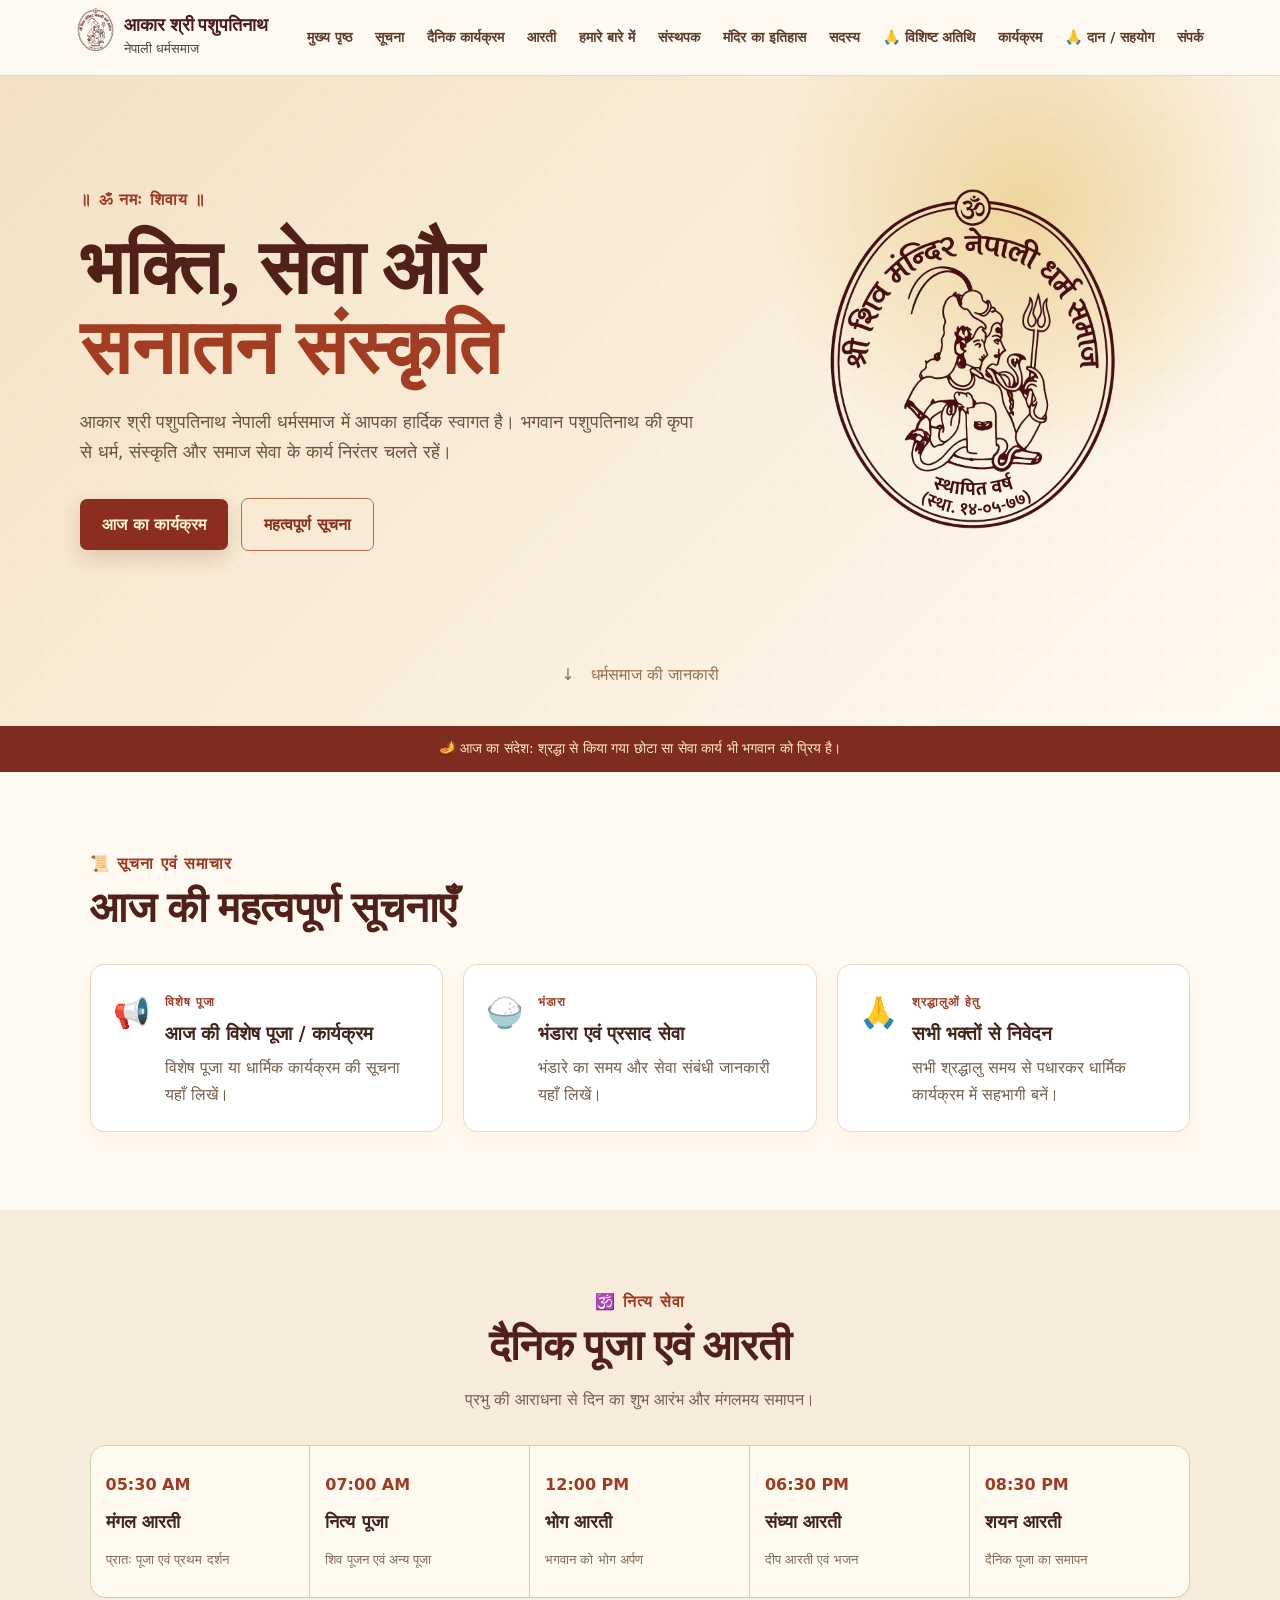
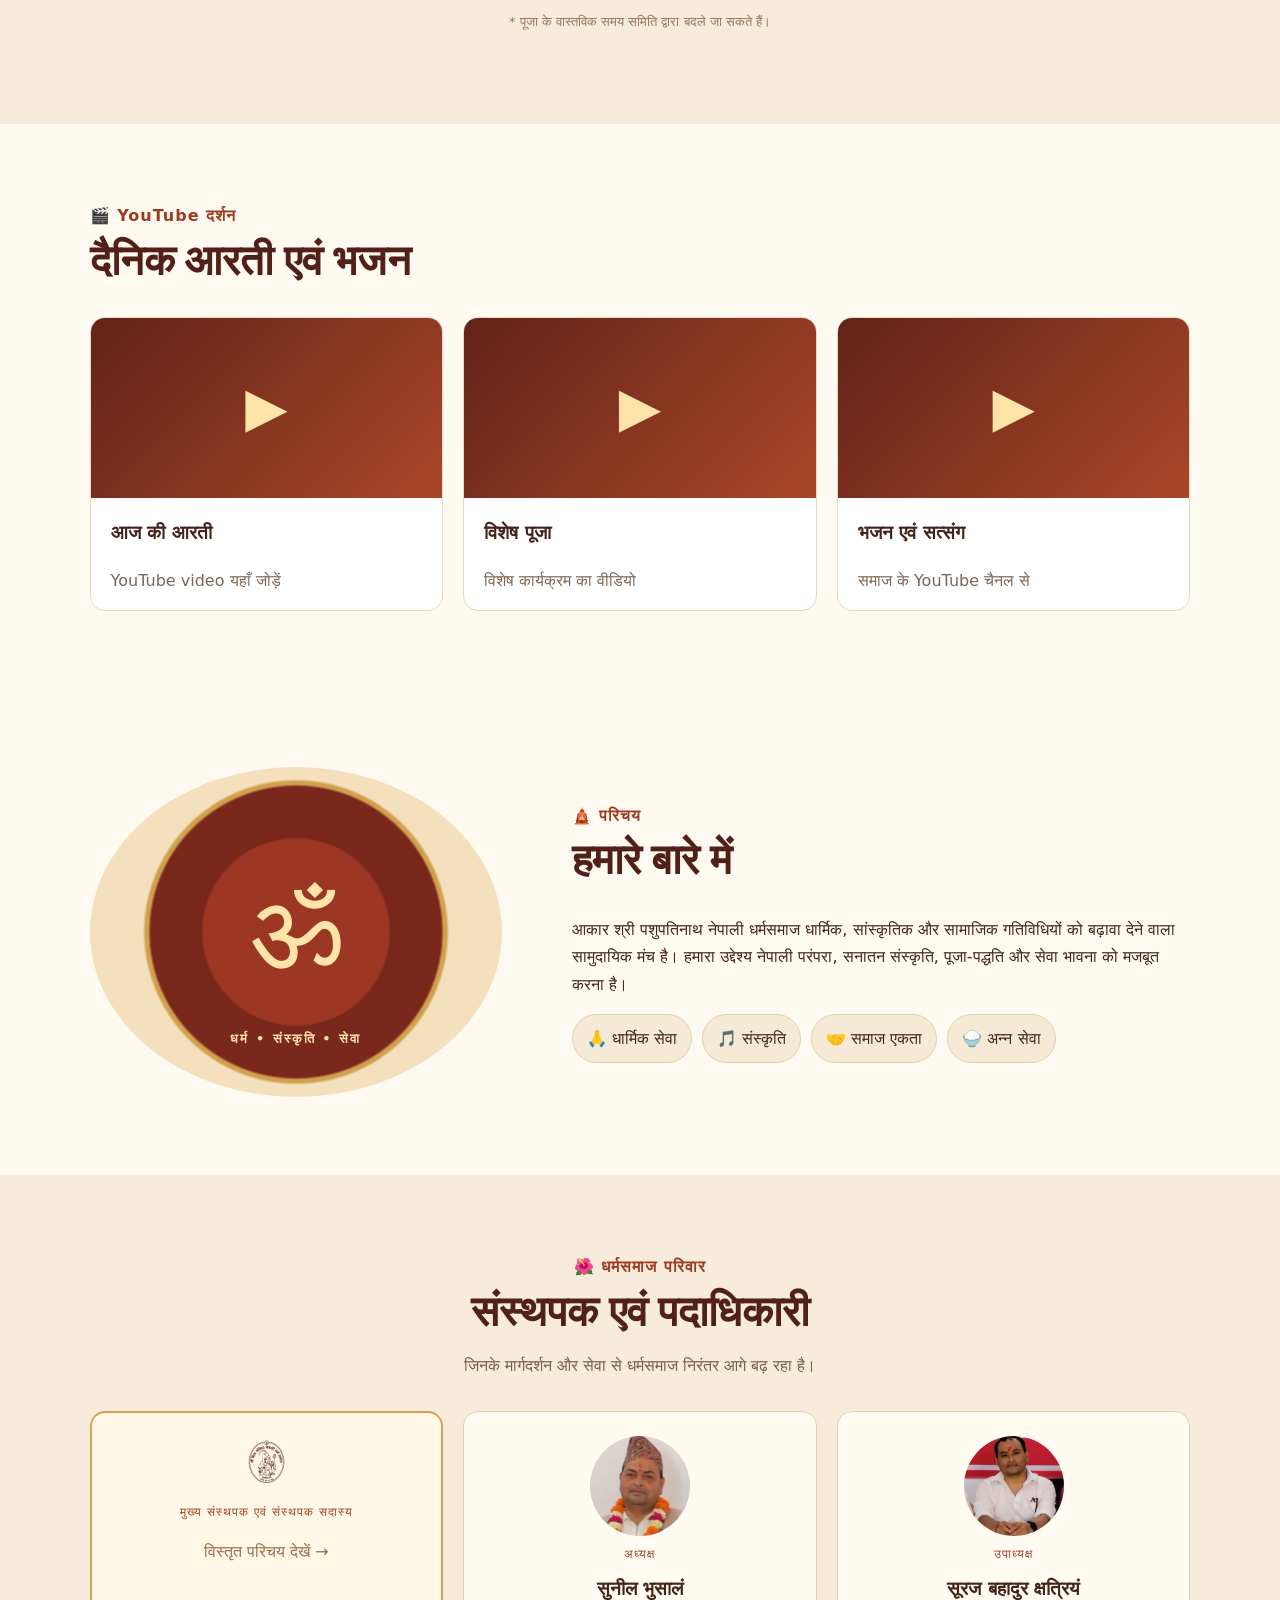
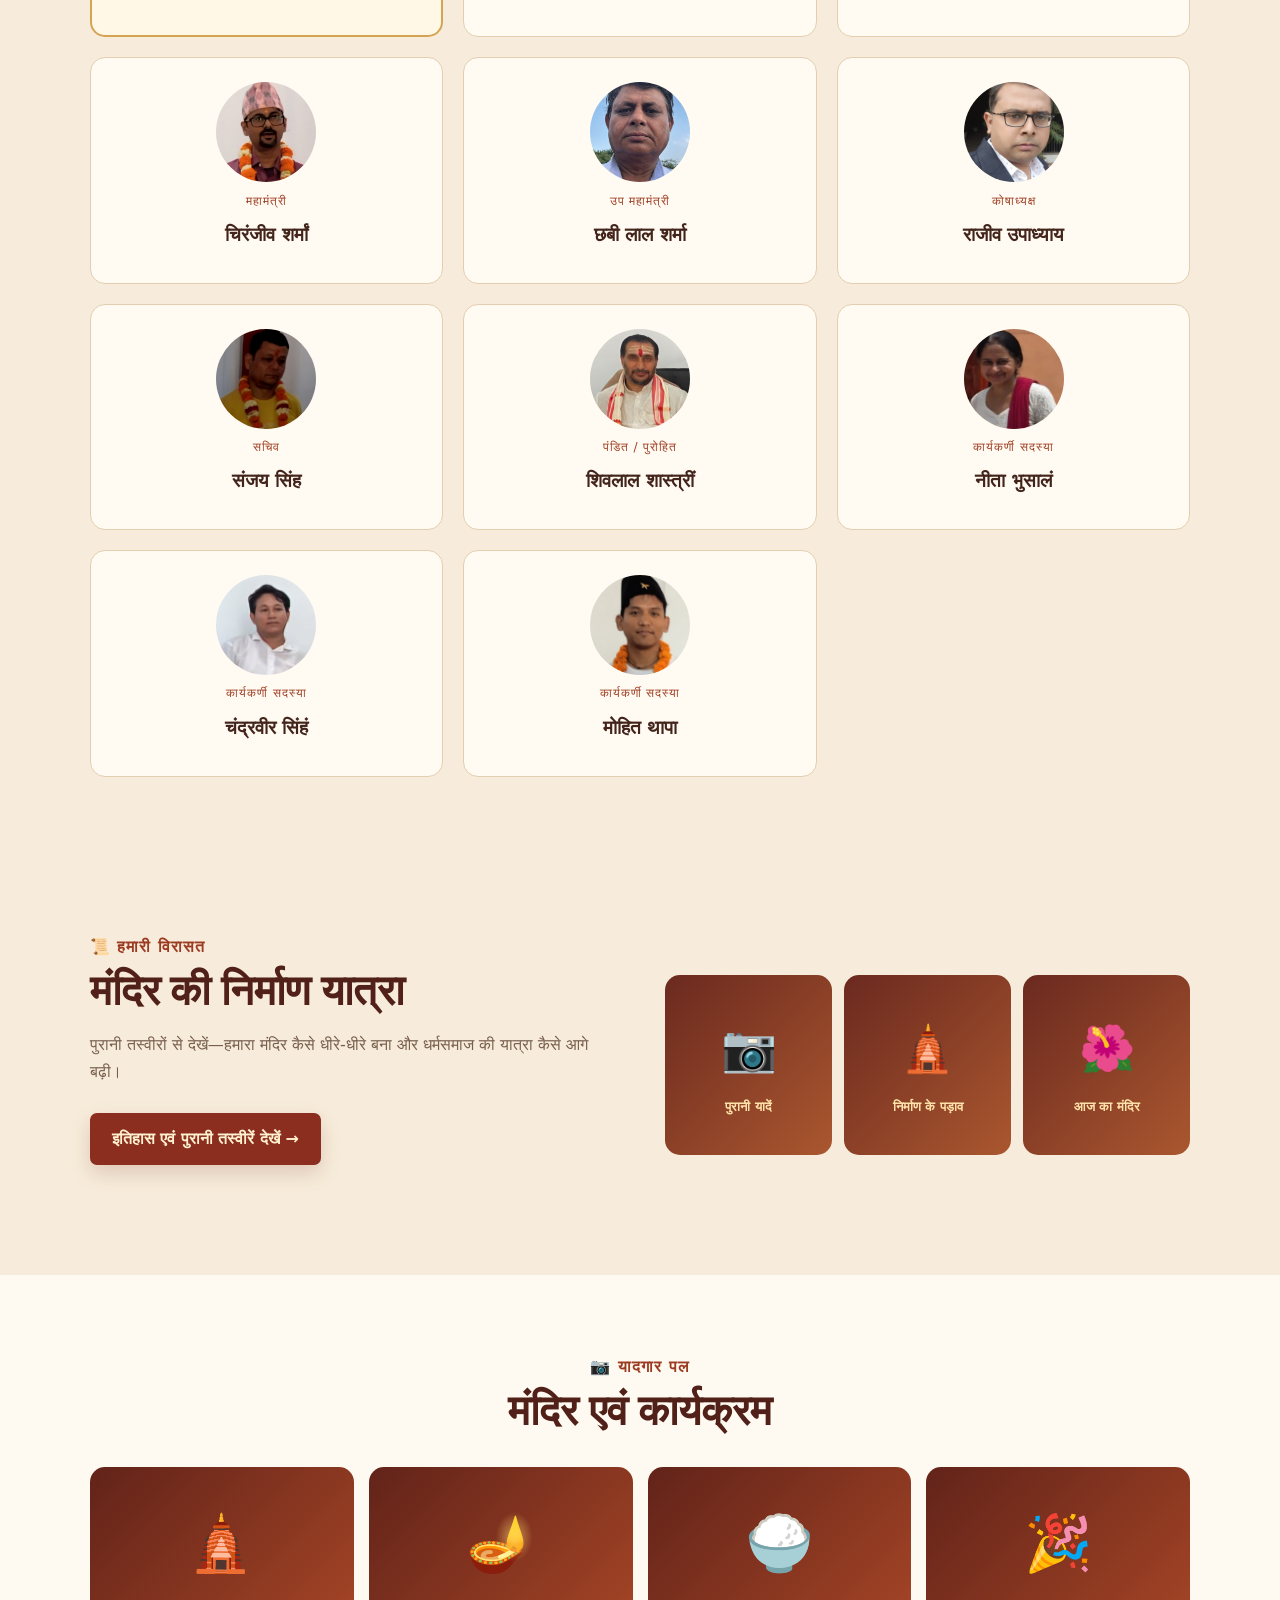
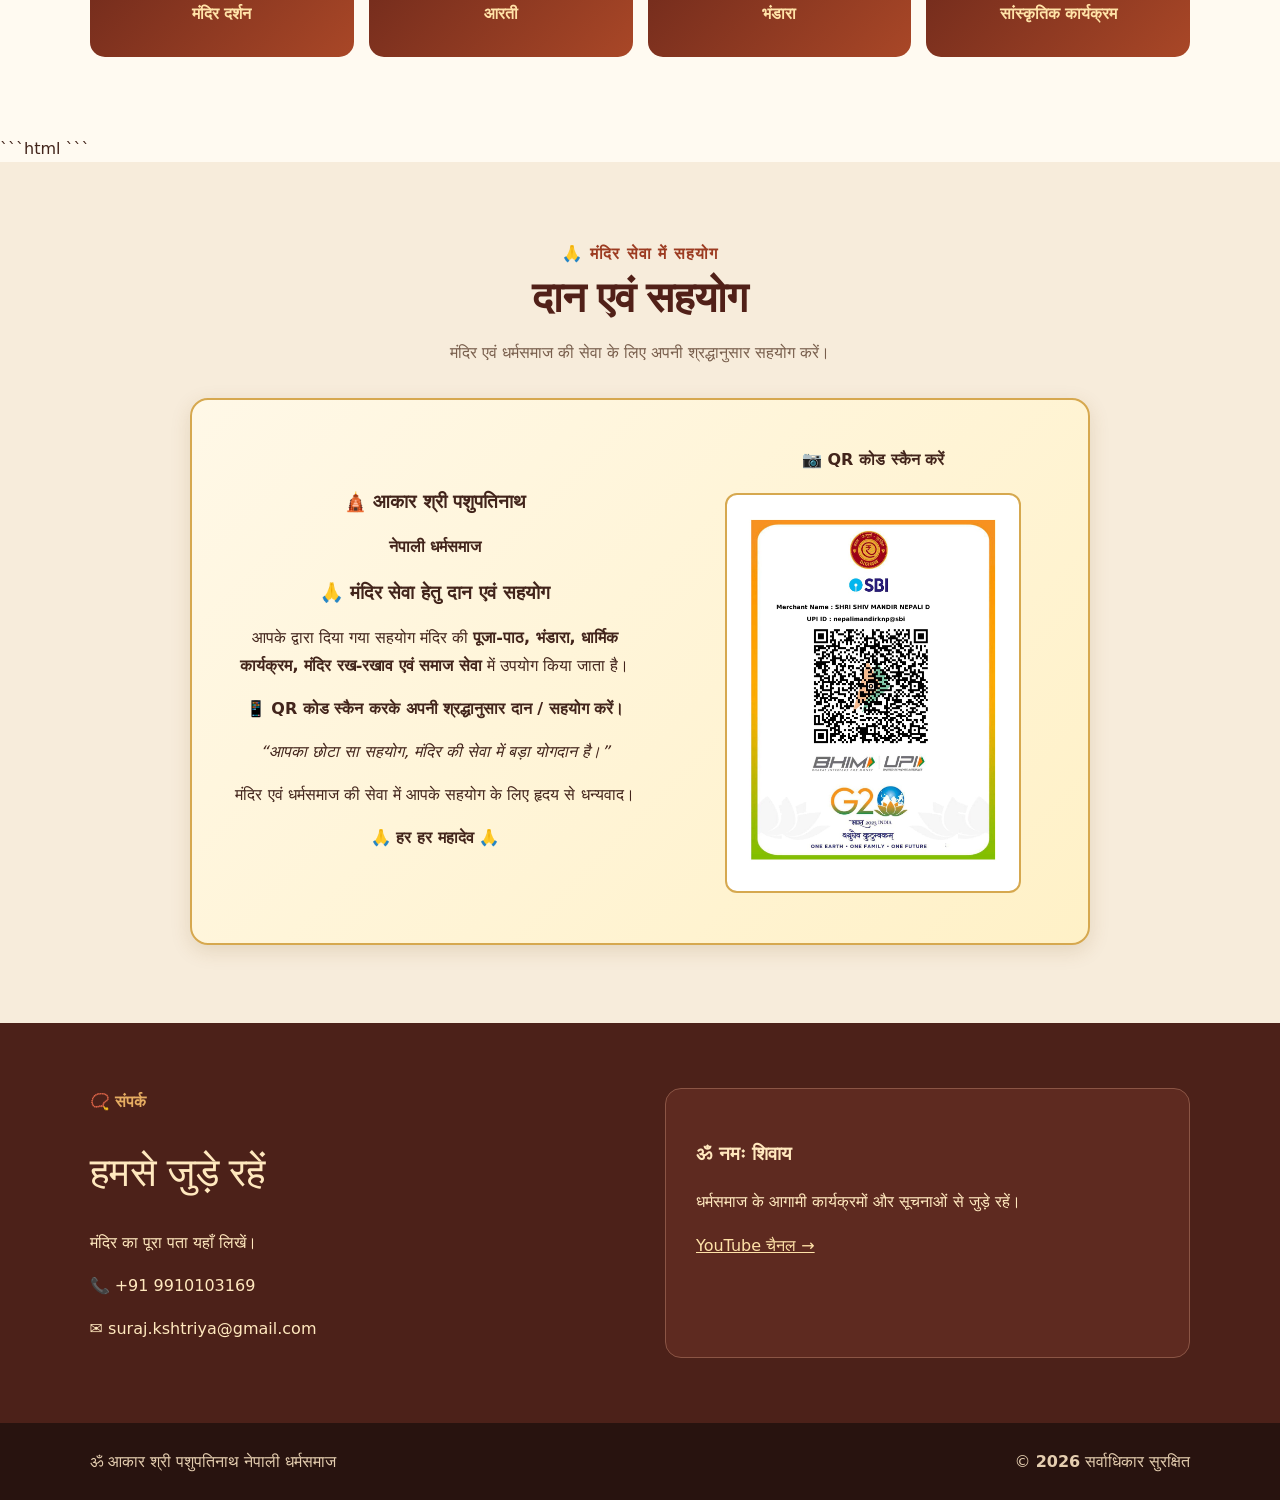
==== commit d7949acf: "update up" ====
--- a/index.html
+++ b/index.html
@@ -431,87 +431,90 @@
      नया SECTION — दान एवं सहयोग
      बाकी original layout को नहीं बदला गया है
      ===================================================== -->
-
-<section id="donation" class="section cream">
-
- <div class="heading center">
-  <span>🙏 मंदिर सेवा में सहयोग</span>
-
-  <h2>दान एवं सहयोग</h2>
-
-  <p>
-   मंदिर एवं धर्मसमाज की सेवा के लिए
-   अपनी श्रद्धानुसार सहयोग करें।
-  </p>
- </div>
-
-
- <div class="donation-box">
-
-  <h3>🛕 आकार श्री पशुपतिनाथ</h3>
-
-  <p>
-   <strong>नेपाली धर्मसमाज</strong>
-  </p>
-
-
-  <!--
-       अपना Donation / UPI QR Code
-       इस location पर रखें:
-
-       images/mandir-qr.png
-  -->
-
-  <img
-    src="images/mandir-qr.jpg"
-    alt="आकार श्री पशुपतिनाथ नेपाली धर्मसमाज दान QR Code"
-  >
-
-
-  <h3>🙏 मंदिर सेवा हेतु दान एवं सहयोग</h3>
-
-
-  <p>
-   आपके द्वारा दिया गया सहयोग मंदिर की
-   <strong>
-    पूजा-पाठ, भंडारा, धार्मिक कार्यक्रम,
-    मंदिर रख-रखाव एवं समाज सेवा
-   </strong>
-   में उपयोग किया जाता है।
-  </p>
-
-
-  <p class="donation-message">
-   📱 QR कोड स्कैन करके अपनी श्रद्धानुसार
-   दान / सहयोग करें।
-  </p>
-
-
-  <p>
-   <em>
-    “आपका छोटा सा सहयोग,
-    मंदिर की सेवा में बड़ा योगदान है।”
-   </em>
-  </p>
-
-
-  <p>
-   <strong>📷 QR कोड स्कैन करें</strong>
-  </p>
-
-
-  <p>
-   मंदिर एवं धर्मसमाज की सेवा में आपके सहयोग
-   के लिए हृदय से धन्यवाद।
-  </p>
-
-
-  <p>
-   <strong>🙏 हर हर महादेव 🙏</strong>
-  </p>
-
- </div>
-
+```html
+<style>
+.donation-box{
+  max-width:900px;
+  margin:0 auto;
+  padding:30px;
+  display:flex;
+  align-items:center;
+  justify-content:center;
+  gap:40px;
+  text-align:center;
+  flex-wrap:wrap;
+
+  /* सुंदर मंदिर जैसा background */
+  background:linear-gradient(135deg,#fff8e7,#fff1c7);
+  border:2px solid #d6a84f;
+  border-radius:18px;
+  box-shadow:0 6px 20px rgba(120,80,20,0.15);
+}
+
+.donation-box img{
+  width:400px;
+  height:400px;
+  object-fit:contain;
+
+  background:#ffffff;
+  padding:12px;
+  border-radius:12px;
+  border:2px solid #d6a84f;
+}
+
+.donation-info{
+  flex:1;
+  min-width:280px;
+}
+
+.donation-qr{
+  flex:0 0 370px;
+}
+
+.donation-message{
+  font-weight:bold;
+  margin-top:15px;
+}
+
+@media(max-width:600px){
+  .donation-box{
+    flex-direction:column;
+    padding:20px 12px;
+    gap:20px;
+  }
+
+  .donation-info,
+  .donation-qr{
+    width:100%;
+  }
+
+  .donation-box img{
+    width:380px;
+    height:380px;
+  }
+}
+</style>
+```
+
+
+<section id="donation" class="section cream"> 
+<div class="heading center"> 
+<span>🙏 मंदिर सेवा में सहयोग</span> <h2>दान एवं सहयोग</h2> 
+<p>मंदिर एवं धर्मसमाज की सेवा के लिए अपनी श्रद्धानुसार सहयोग करें।</p> 
+</div> 
+<div class="donation-box"> 
+<div class="donation-info"> 
+<h3>🛕 आकार श्री पशुपतिनाथ</h3> <p><strong>नेपाली धर्मसमाज</strong></p> 
+<h3>🙏 मंदिर सेवा हेतु दान एवं सहयोग</h3> <p> आपके द्वारा दिया गया सहयोग मंदिर की <strong>पूजा-पाठ, भंडारा, धार्मिक कार्यक्रम, मंदिर रख-रखाव एवं समाज सेवा</strong> में उपयोग किया जाता है। </p> 
+<p class="donation-message"> 📱 QR कोड स्कैन करके अपनी श्रद्धानुसार दान / सहयोग करें। </p> 
+<p> <em>“आपका छोटा सा सहयोग, मंदिर की सेवा में बड़ा योगदान है।”</em> </p> 
+<p> मंदिर एवं धर्मसमाज की सेवा में आपके सहयोग के लिए हृदय से धन्यवाद। </p> 
+<p><strong>🙏 हर हर महादेव 🙏</strong></p> 
+</div> 
+<div class="donation-qr"> 
+<p><strong>📷 QR कोड स्कैन करें</strong></p> <img src="images/mandir-qr.jpg" alt="आकार श्री पशुपतिनाथ नेपाली धर्मसमाज दान QR Code"> 
+</div> 
+</div> 
 </section>
 
 
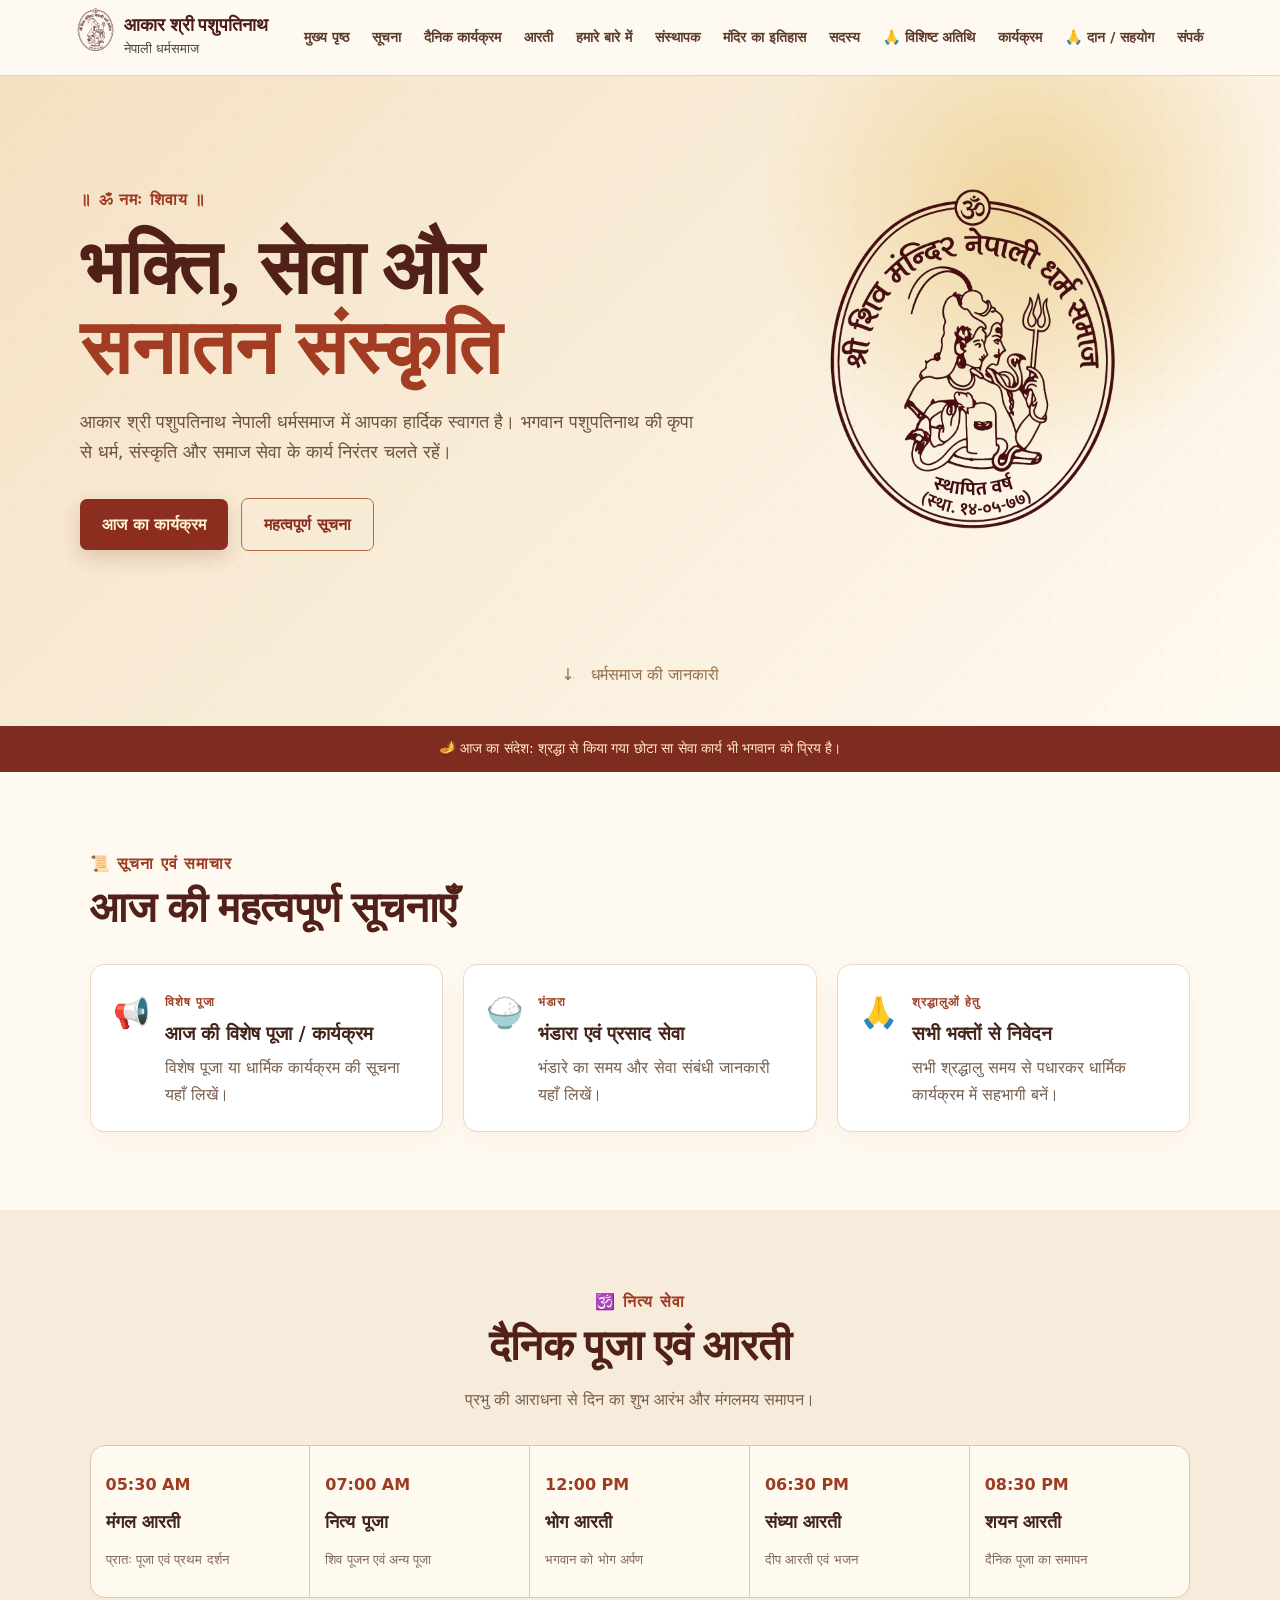
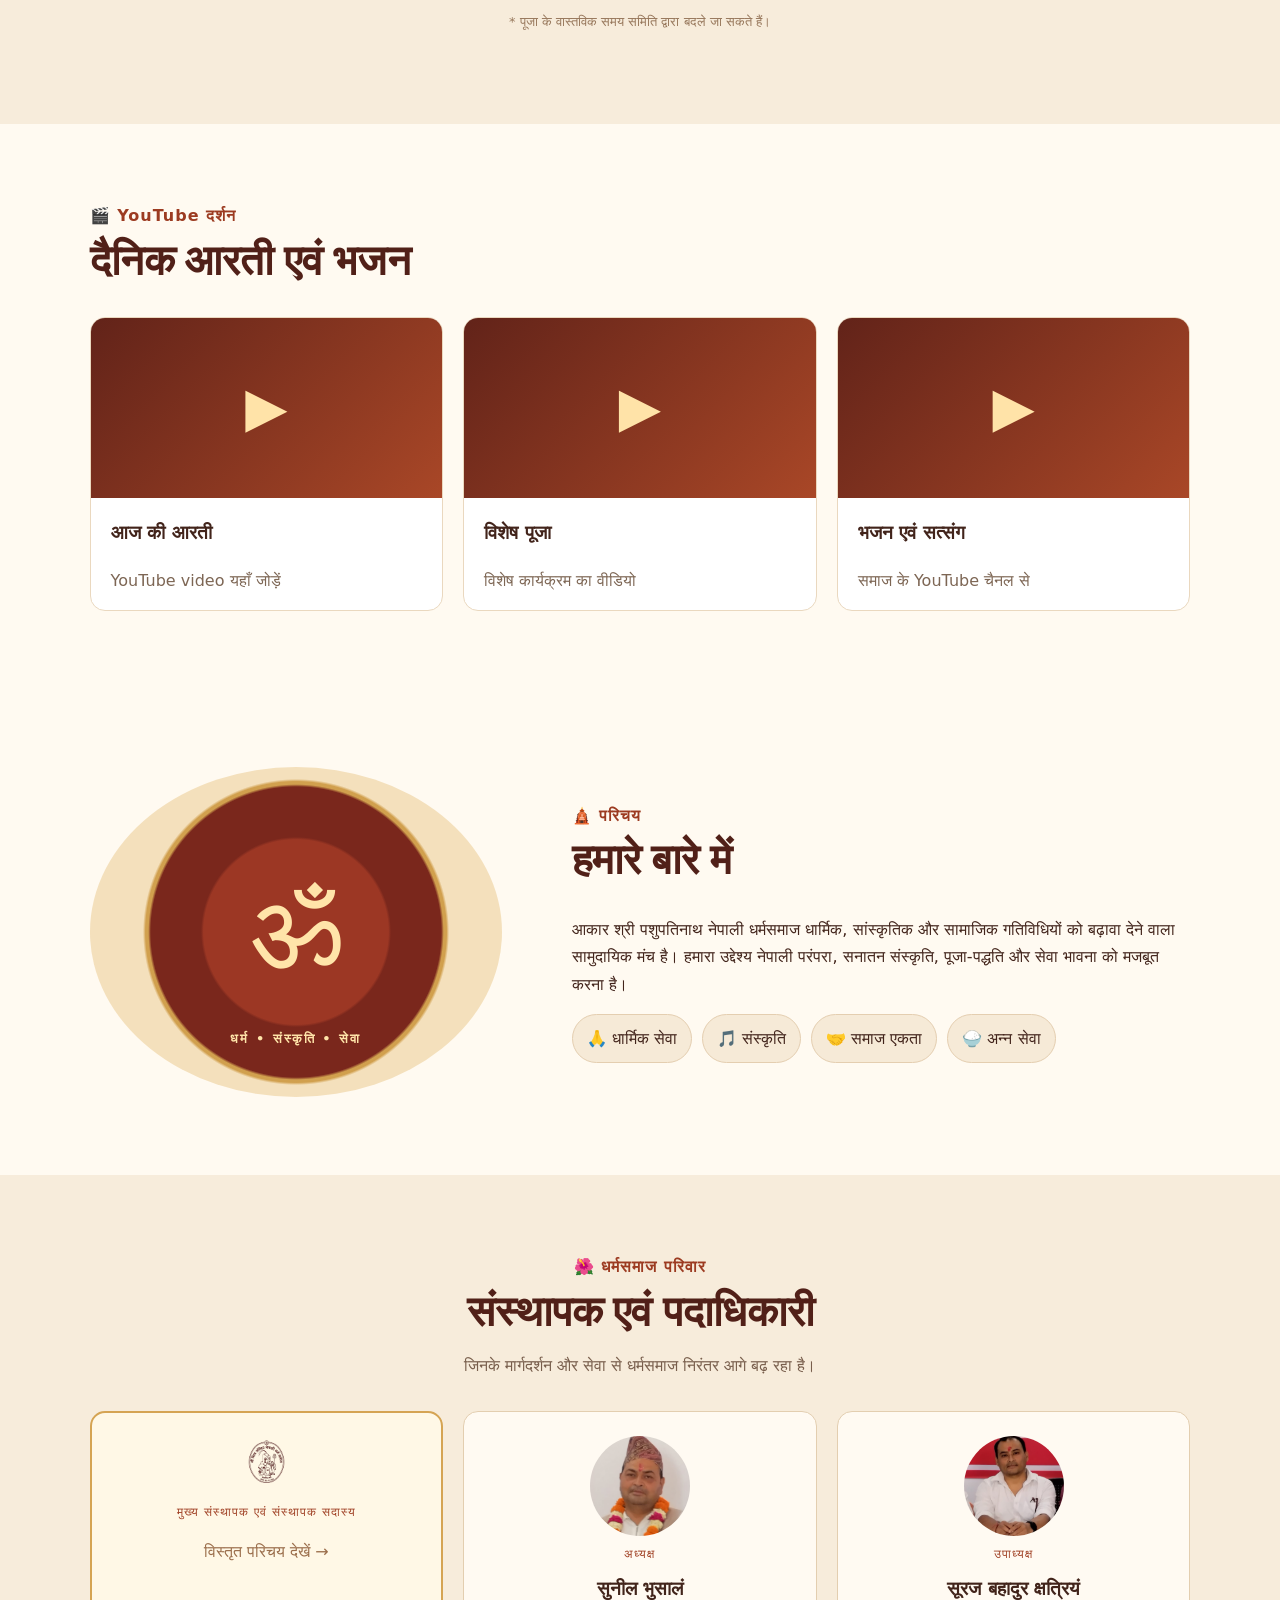
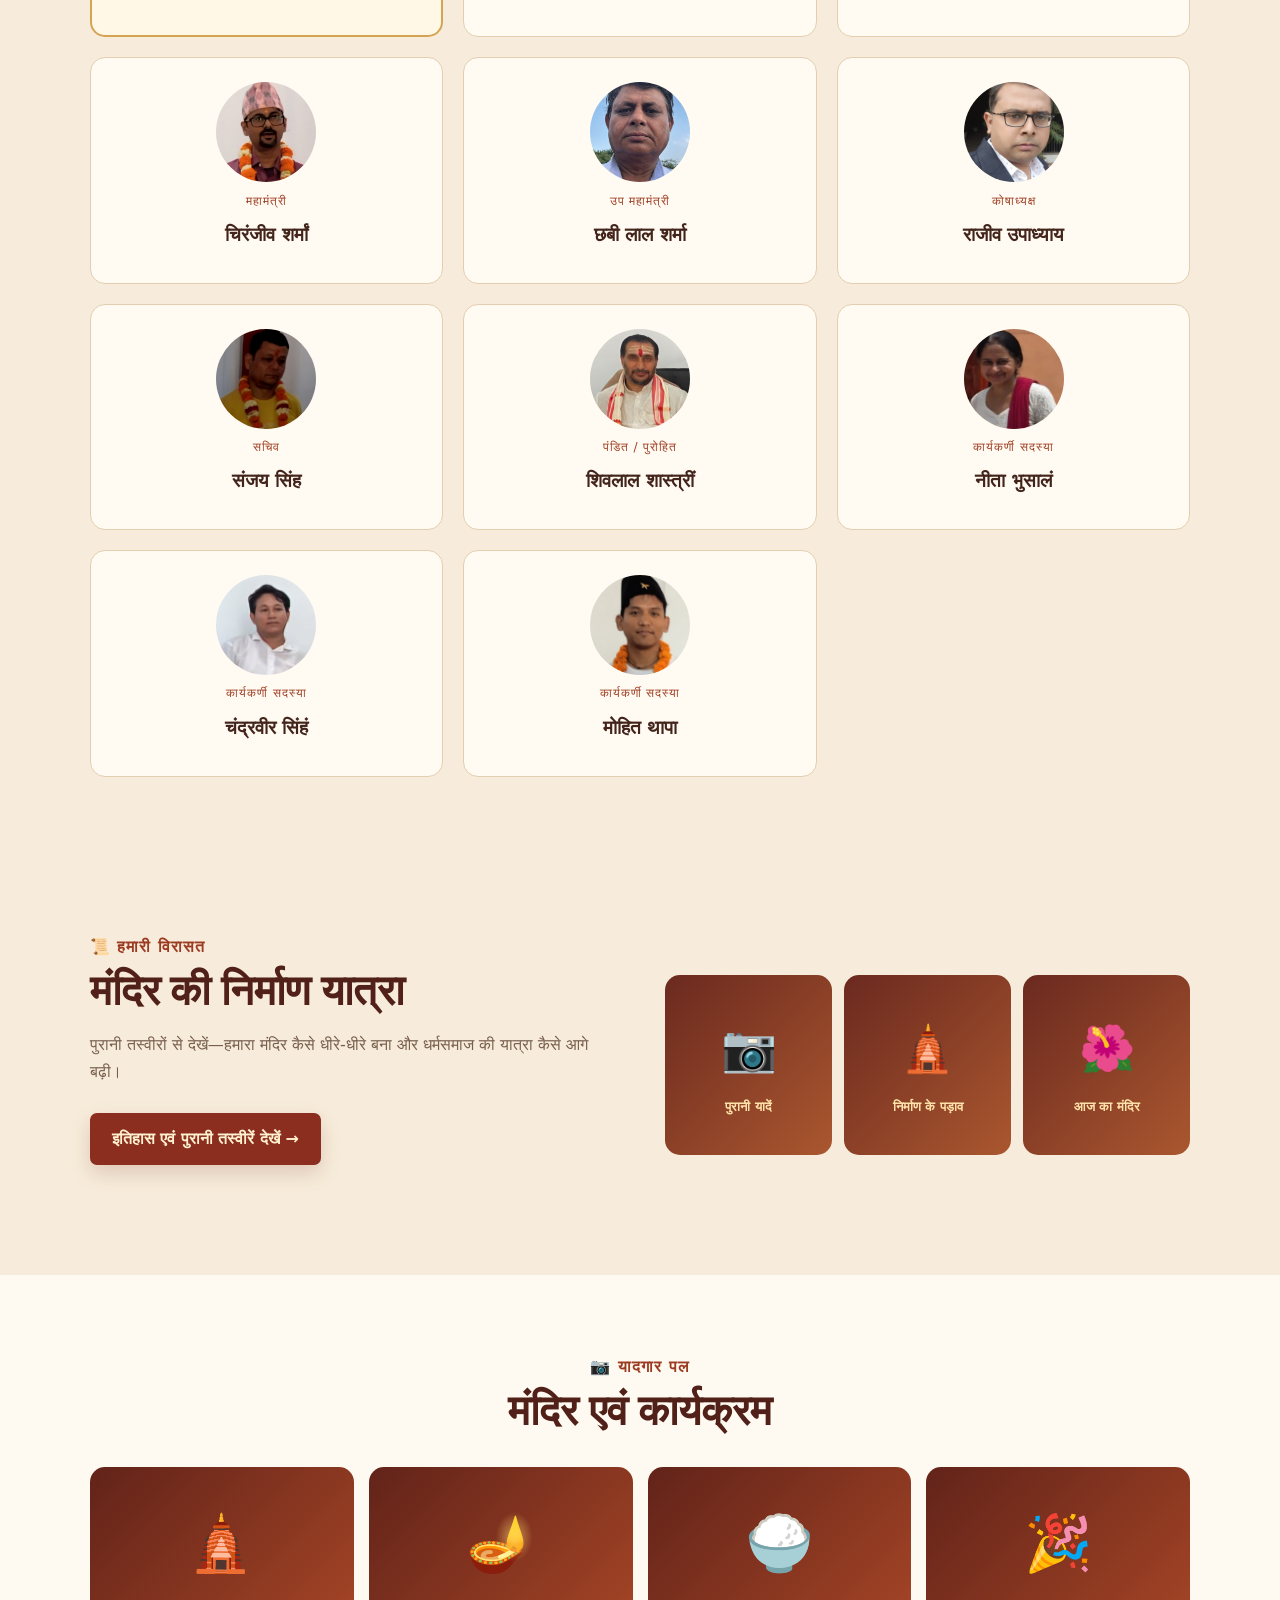
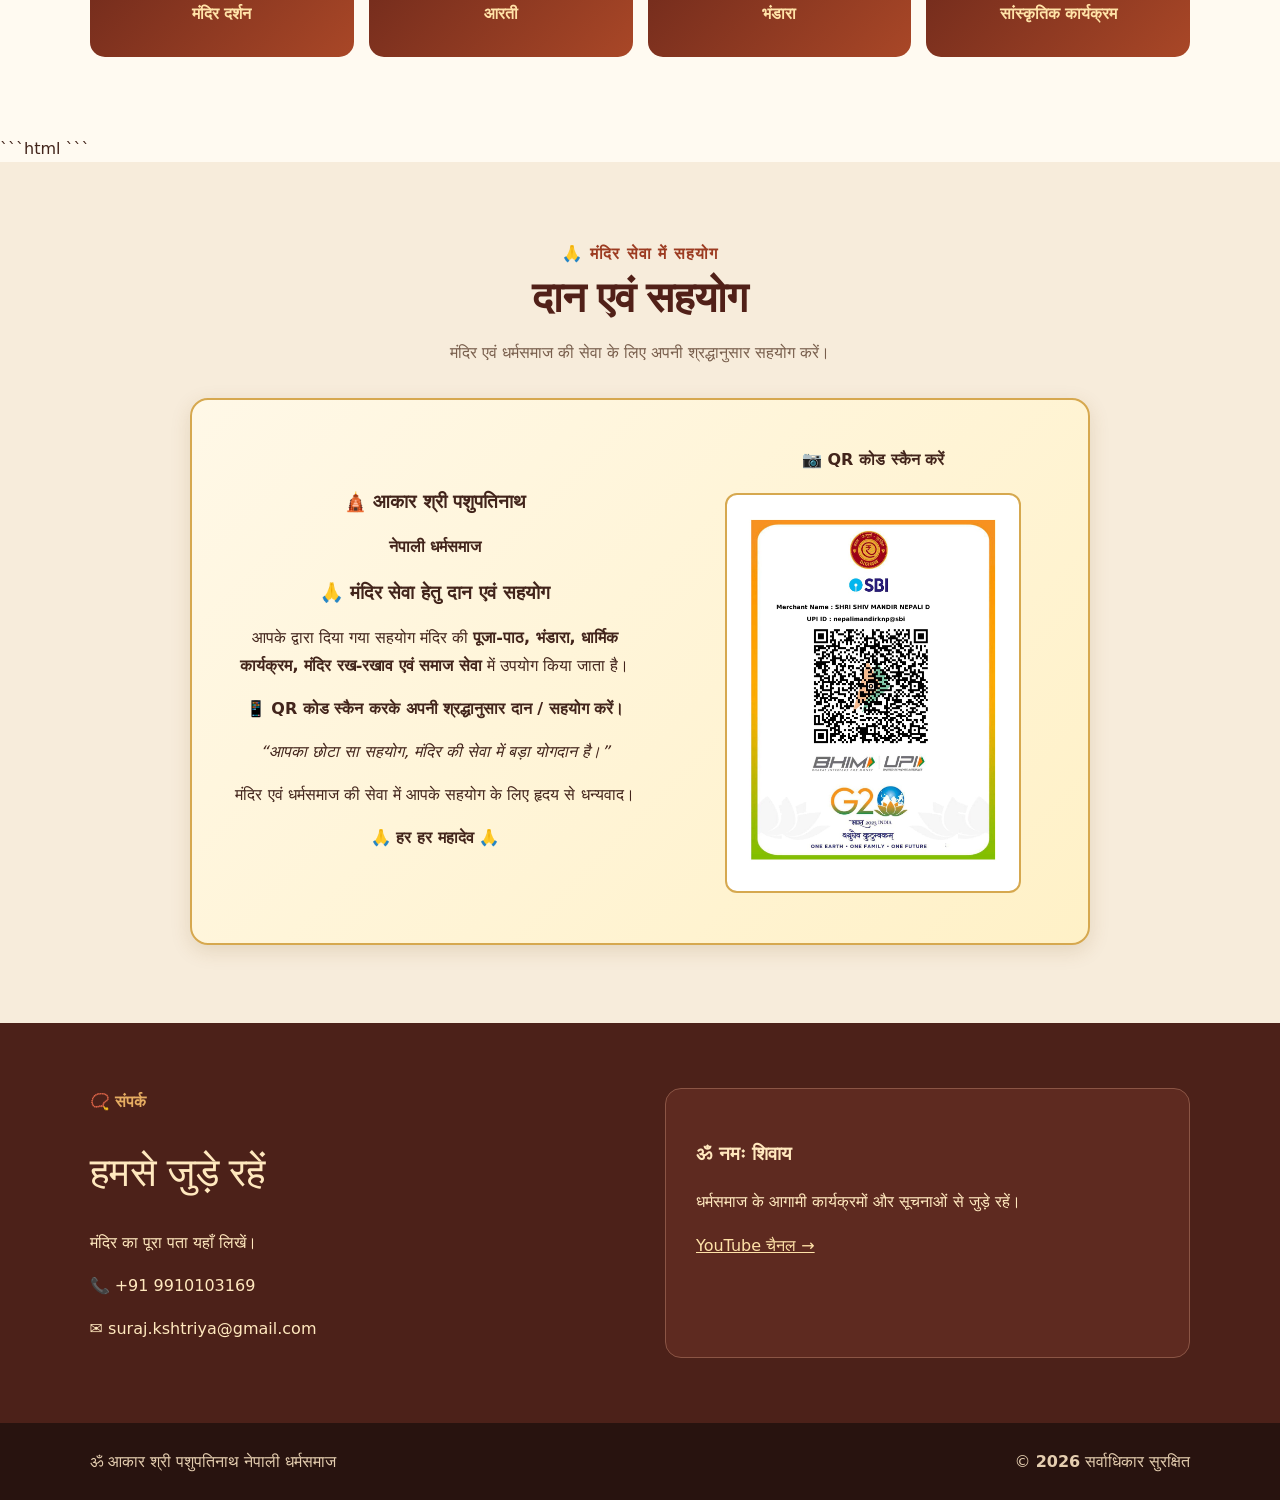
==== commit 3c8da117: "up date ccc" ====
--- a/index.html
+++ b/index.html
@@ -77,7 +77,7 @@
     <a href="#daily">दैनिक कार्यक्रम</a>
     <a href="#aarti">आरती</a>
     <a href="#about">हमारे बारे में</a>
-    <a href="#samrakshak">संस्थपक</a>
+    <a href="#samrakshak">संस्थापक</a> 
     <a href="itihas.html">मंदिर का इतिहास</a>
     <a href="member_management.html">सदस्य</a>
     <a href="vishisht-atithi.html">🙏 विशिष्ट अतिथि</a>
@@ -274,7 +274,7 @@
 
  <div class="heading center">
   <span>🌺 धर्मसमाज परिवार</span>
-  <h2>संस्थपक एवं पदाधिकारी</h2>
+  <h2>संस्थापक एवं पदाधिकारी</h2>
   <p>जिनके मार्गदर्शन और सेवा से धर्मसमाज निरंतर आगे बढ़ रहा है।</p>
  </div>
 
@@ -287,7 +287,7 @@
          class="logo-header-img">
    </div>
 
-   <div class="role">मुख्य संस्थपक एवं संस्थपक सदास्य</div>
+   <div class="role">मुख्य संस्थापक एवं संस्थापक सदास्य</div>
    <p>विस्तृत परिचय देखें →</p>
   </a>
 
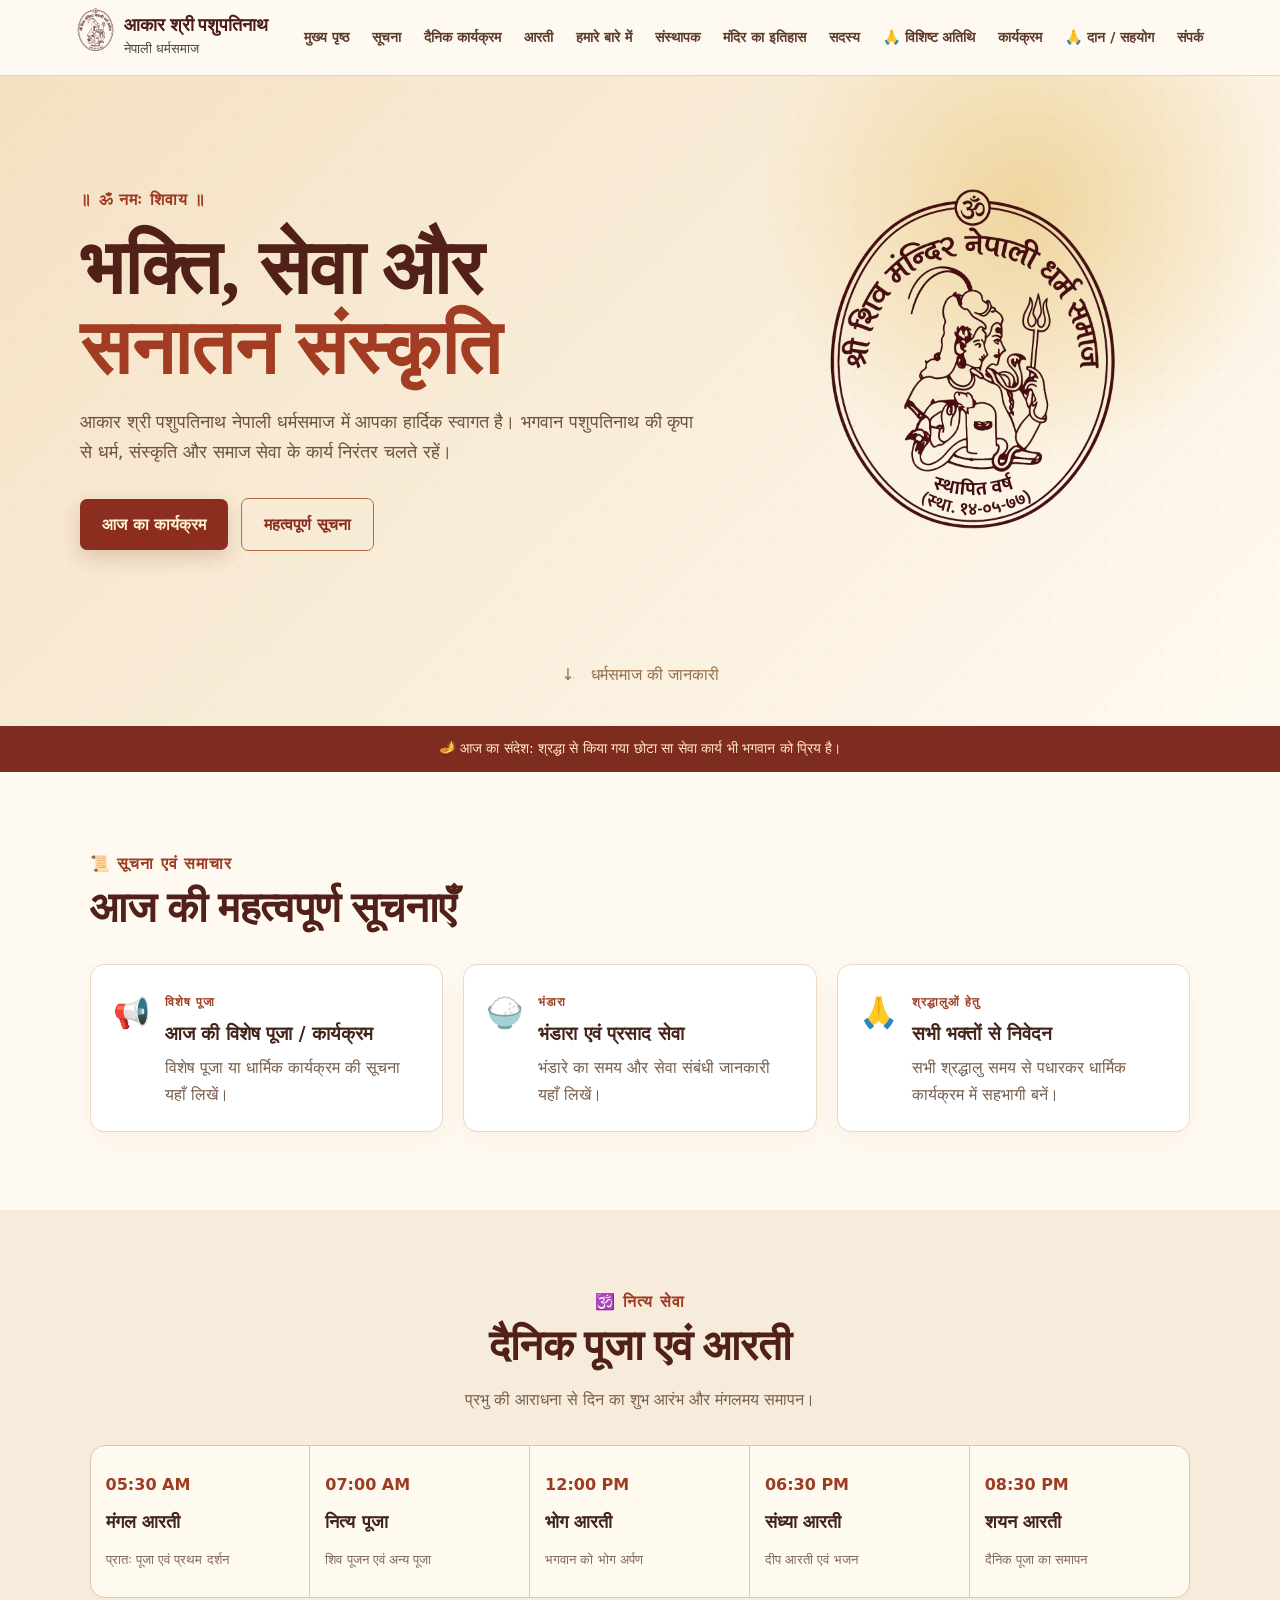
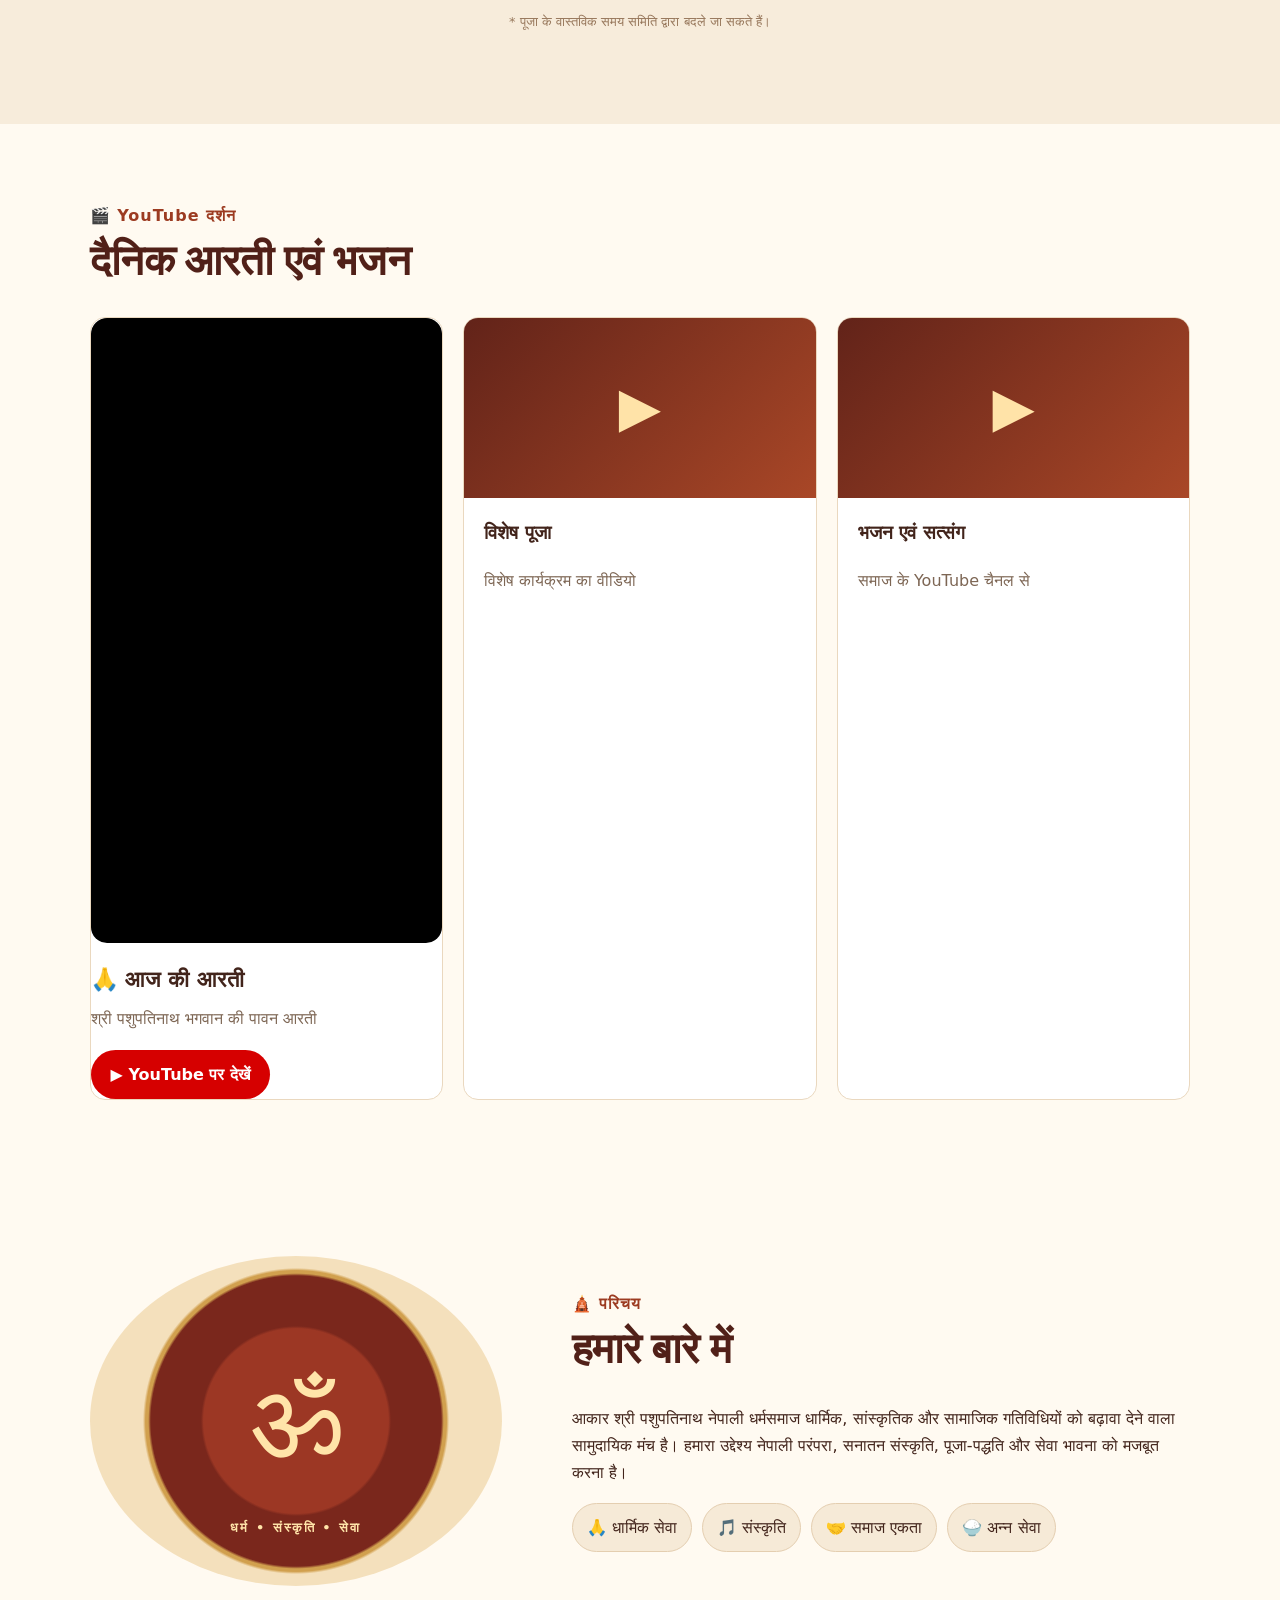
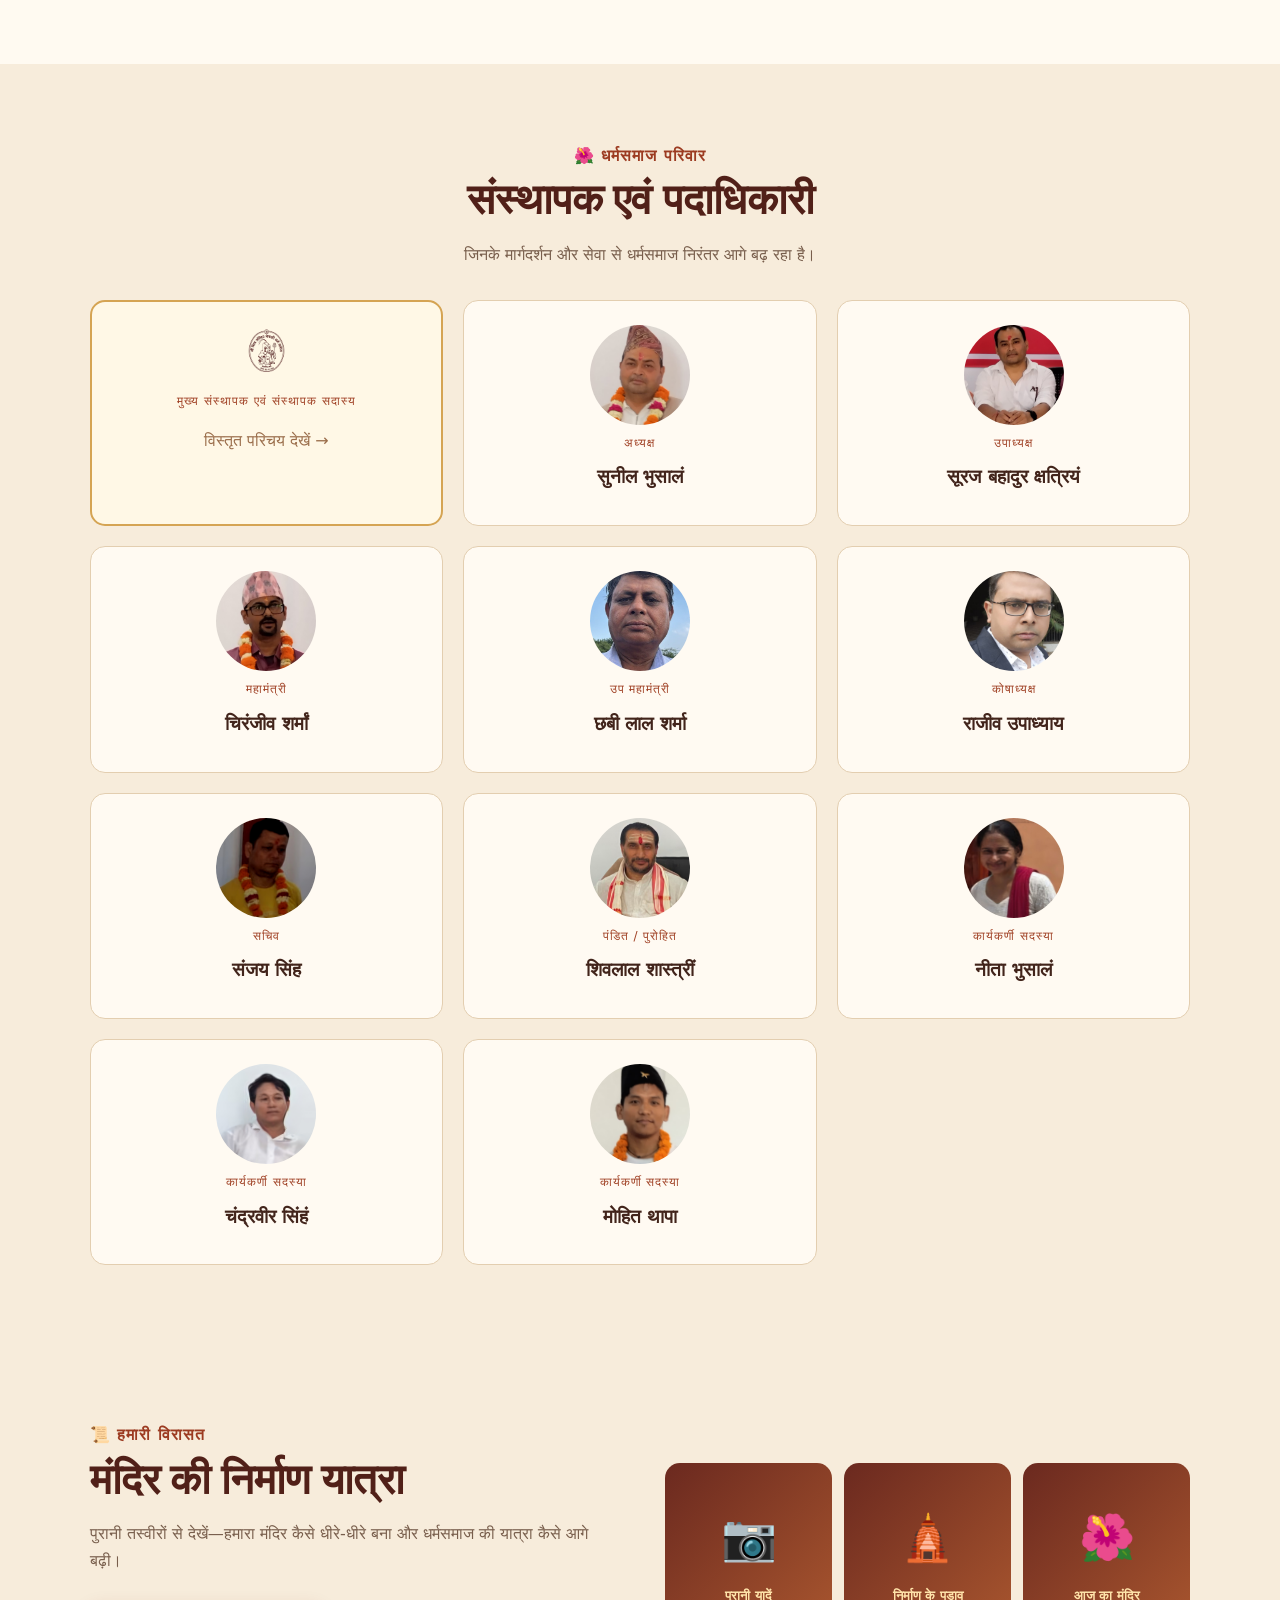
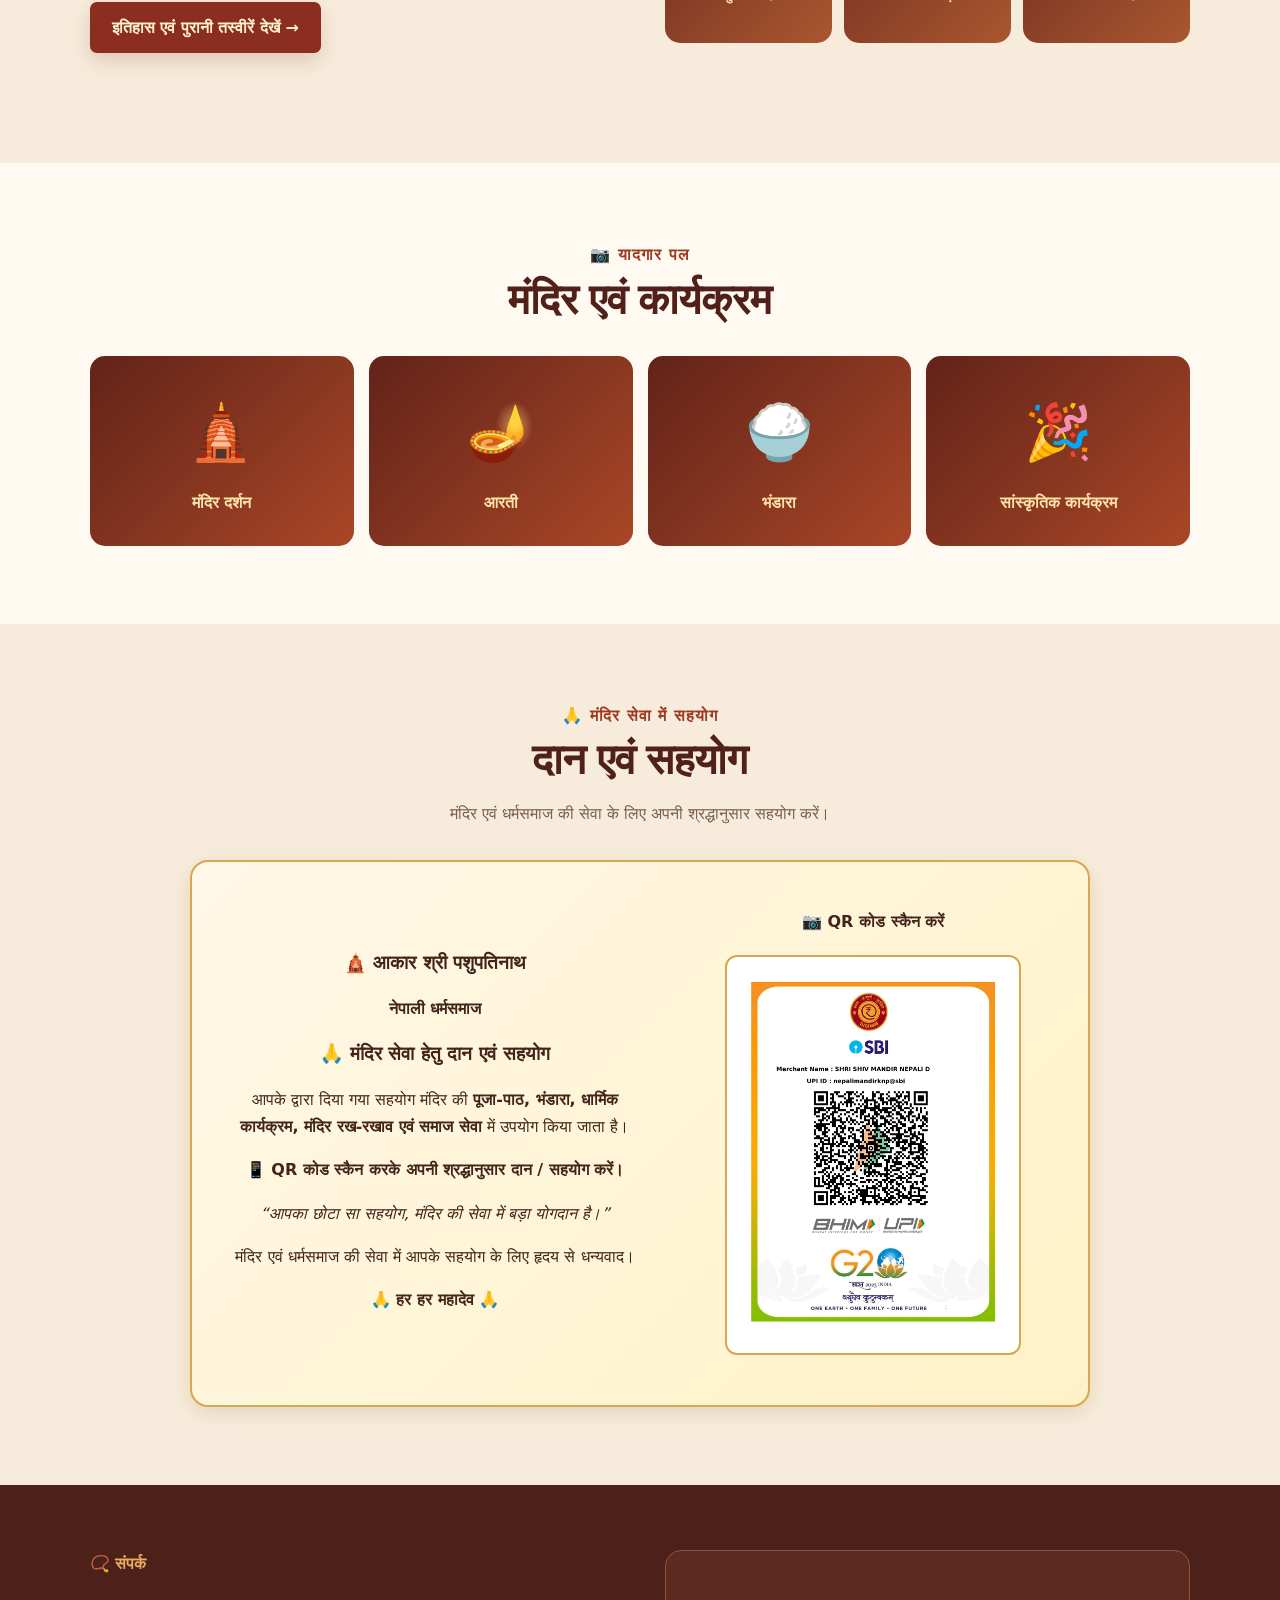
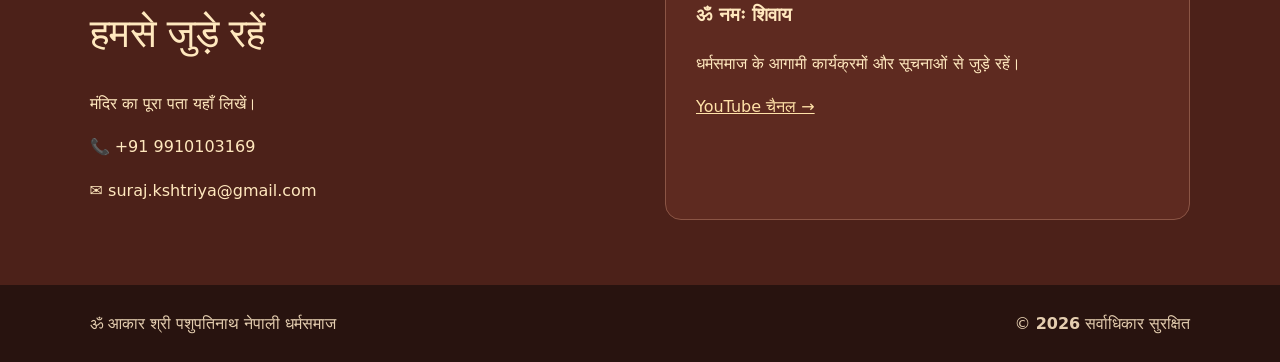
==== commit 152bf472: "youtube test test" ====
--- a/index.html
+++ b/index.html
@@ -40,8 +40,75 @@
   font-weight:600;
 }
 
+===
+
+.aarti-short-card{
+  max-width:520px;
+  margin:30px auto 0;
+  padding:20px;
+  text-align:center;
+
+  background:linear-gradient(135deg,#fff8e7,#fffdf7);
+  border:1px solid #dfc58b;
+  border-radius:20px;
+
+  box-shadow:0 8px 25px rgba(0,0,0,.12);
+}
+
+.aarti-short-video{
+  width:100%;
+  max-width:360px;
+  aspect-ratio:9 / 16;
+  margin:0 auto;
+  overflow:hidden;
+  border-radius:16px;
+  background:#000;
+}
+
+.aarti-short-video iframe{
+  width:100%;
+  height:100%;
+  border:0;
+  display:block;
+}
+
+.aarti-short-info h3{
+  margin:18px 0 8px;
+  font-size:22px;
+}
+
+.aarti-short-info p{
+  margin:0 0 18px;
+  line-height:1.6;
+}
+
+.youtube-btn{
+  display:inline-block;
+  padding:11px 20px;
+  background:#d60000;
+  color:#fff;
+  text-decoration:none;
+  border-radius:25px;
+  font-weight:600;
+}
+
+.youtube-btn:hover{
+  opacity:.9;
+}
+
 @media(max-width:600px){
-  .donation-box{
+
+  .aarti-short-card{
+    margin-left:12px;
+    margin-right:12px;
+    padding:15px;
+  }
+
+  .aarti-short-video{
+    max-width:330px;
+  }
+  
+   .donation-box{
     margin-left:12px;
     margin-right:12px;
     padding:20px 15px;
@@ -50,7 +117,9 @@
   .donation-box img{
     width:200px;
   }
-}
+
+}
+
 </style>
 
 </head>
@@ -214,9 +283,32 @@
  <div class="videos">
 
   <article>
-   <div class="video">▶</div>
-   <h3>आज की आरती</h3>
-   <p>YouTube video यहाँ जोड़ें</p>
+   <!-- आज की आरती - Vertical Shorts -->
+  <div class="aarti-short-card">
+
+    <div class="aarti-short-video">
+      <iframe
+    src="https://www.youtube.com/embed/ZzvJwYvYQn4"
+    title="श्री पशुपतिनाथ भगवान की पावन आरती"
+    frameborder="0"
+    allow="accelerometer; autoplay; clipboard-write; encrypted-media; gyroscope; picture-in-picture; web-share"
+    allowfullscreen>
+  </iframe>
+    </div>
+
+    <div class="aarti-short-info">
+      <h3>🙏 आज की आरती</h3>
+      <p>श्री पशुपतिनाथ भगवान की पावन आरती</p>
+
+      <a
+        href="https://www.youtube.com/shorts/ZzvJwYvYQn4"
+        target="_blank"
+        class="youtube-btn">
+        ▶ YouTube पर देखें
+      </a>
+    </div>
+
+  </div>
   </article>
 
   <article>
@@ -431,7 +523,6 @@
      नया SECTION — दान एवं सहयोग
      बाकी original layout को नहीं बदला गया है
      ===================================================== -->
-```html
 <style>
 .donation-box{
   max-width:900px;
@@ -494,8 +585,6 @@
   }
 }
 </style>
-```
-
 
 <section id="donation" class="section cream"> 
 <div class="heading center"> 
